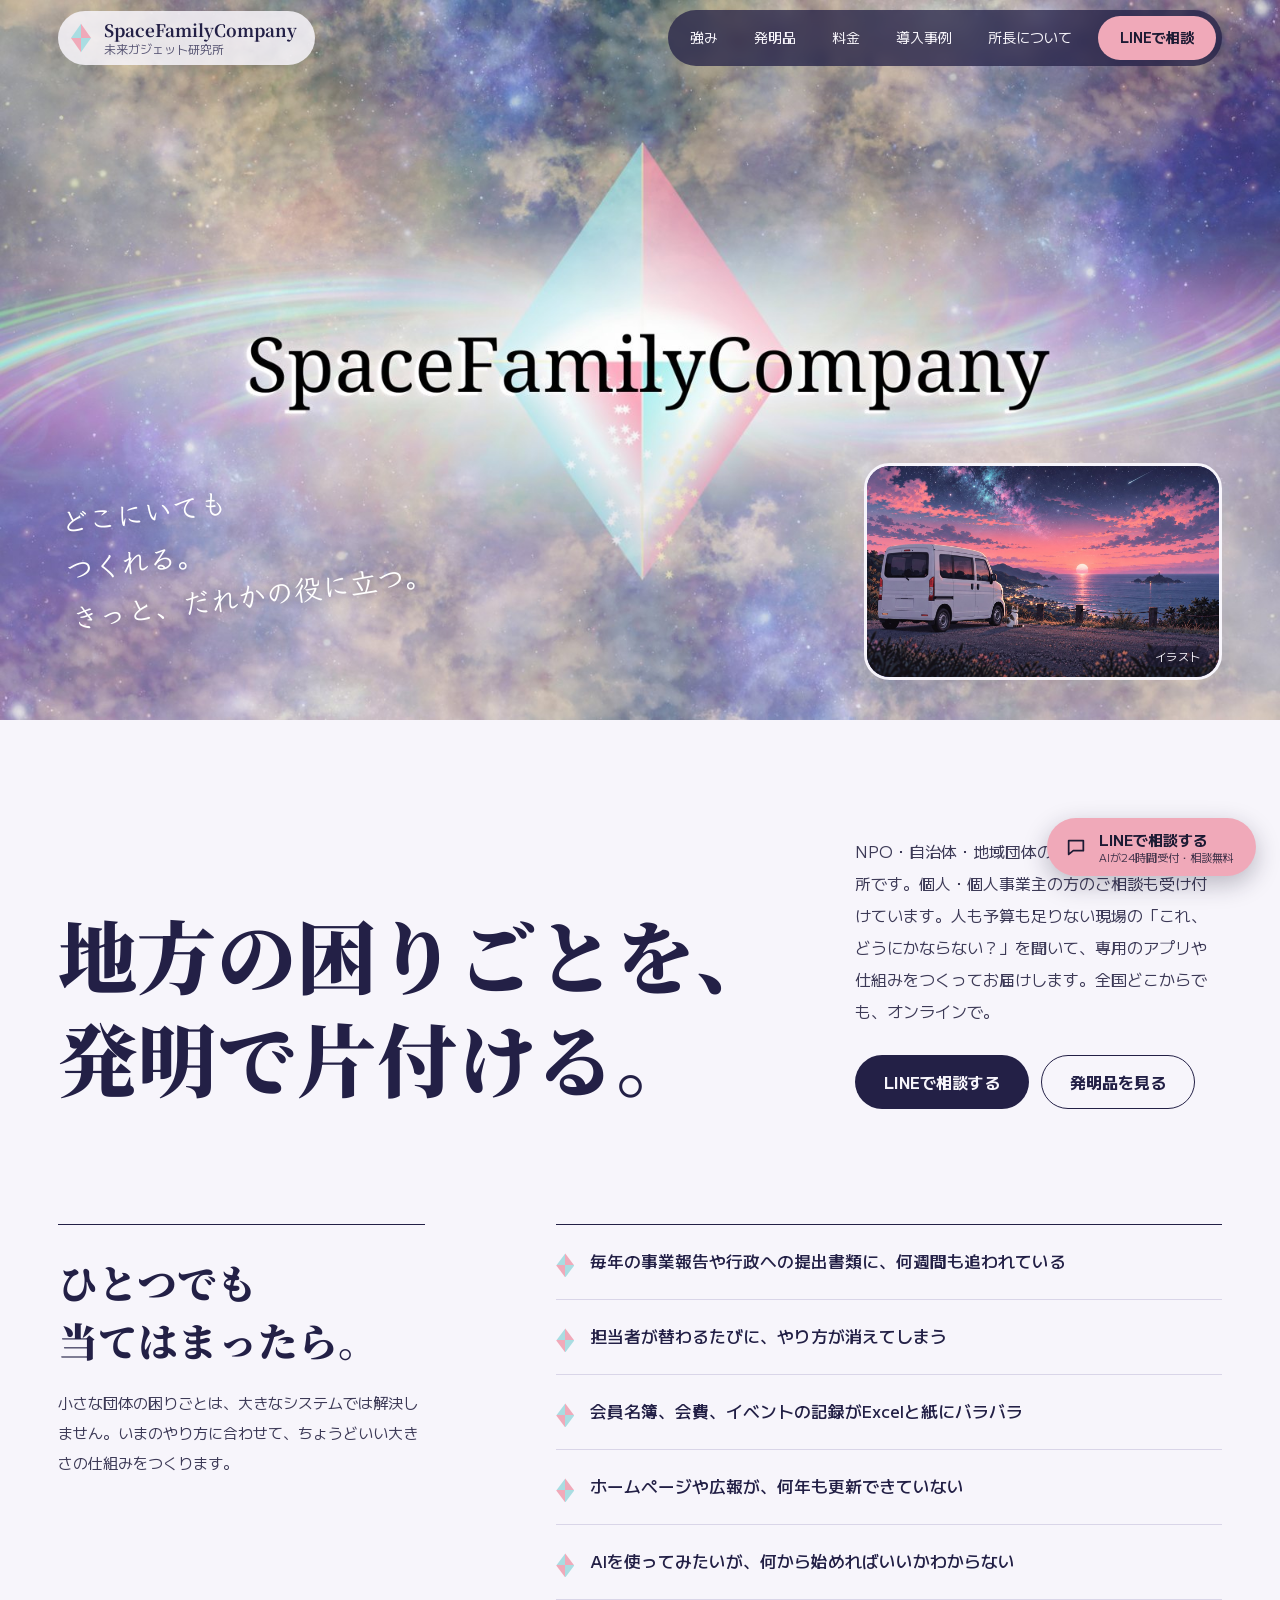
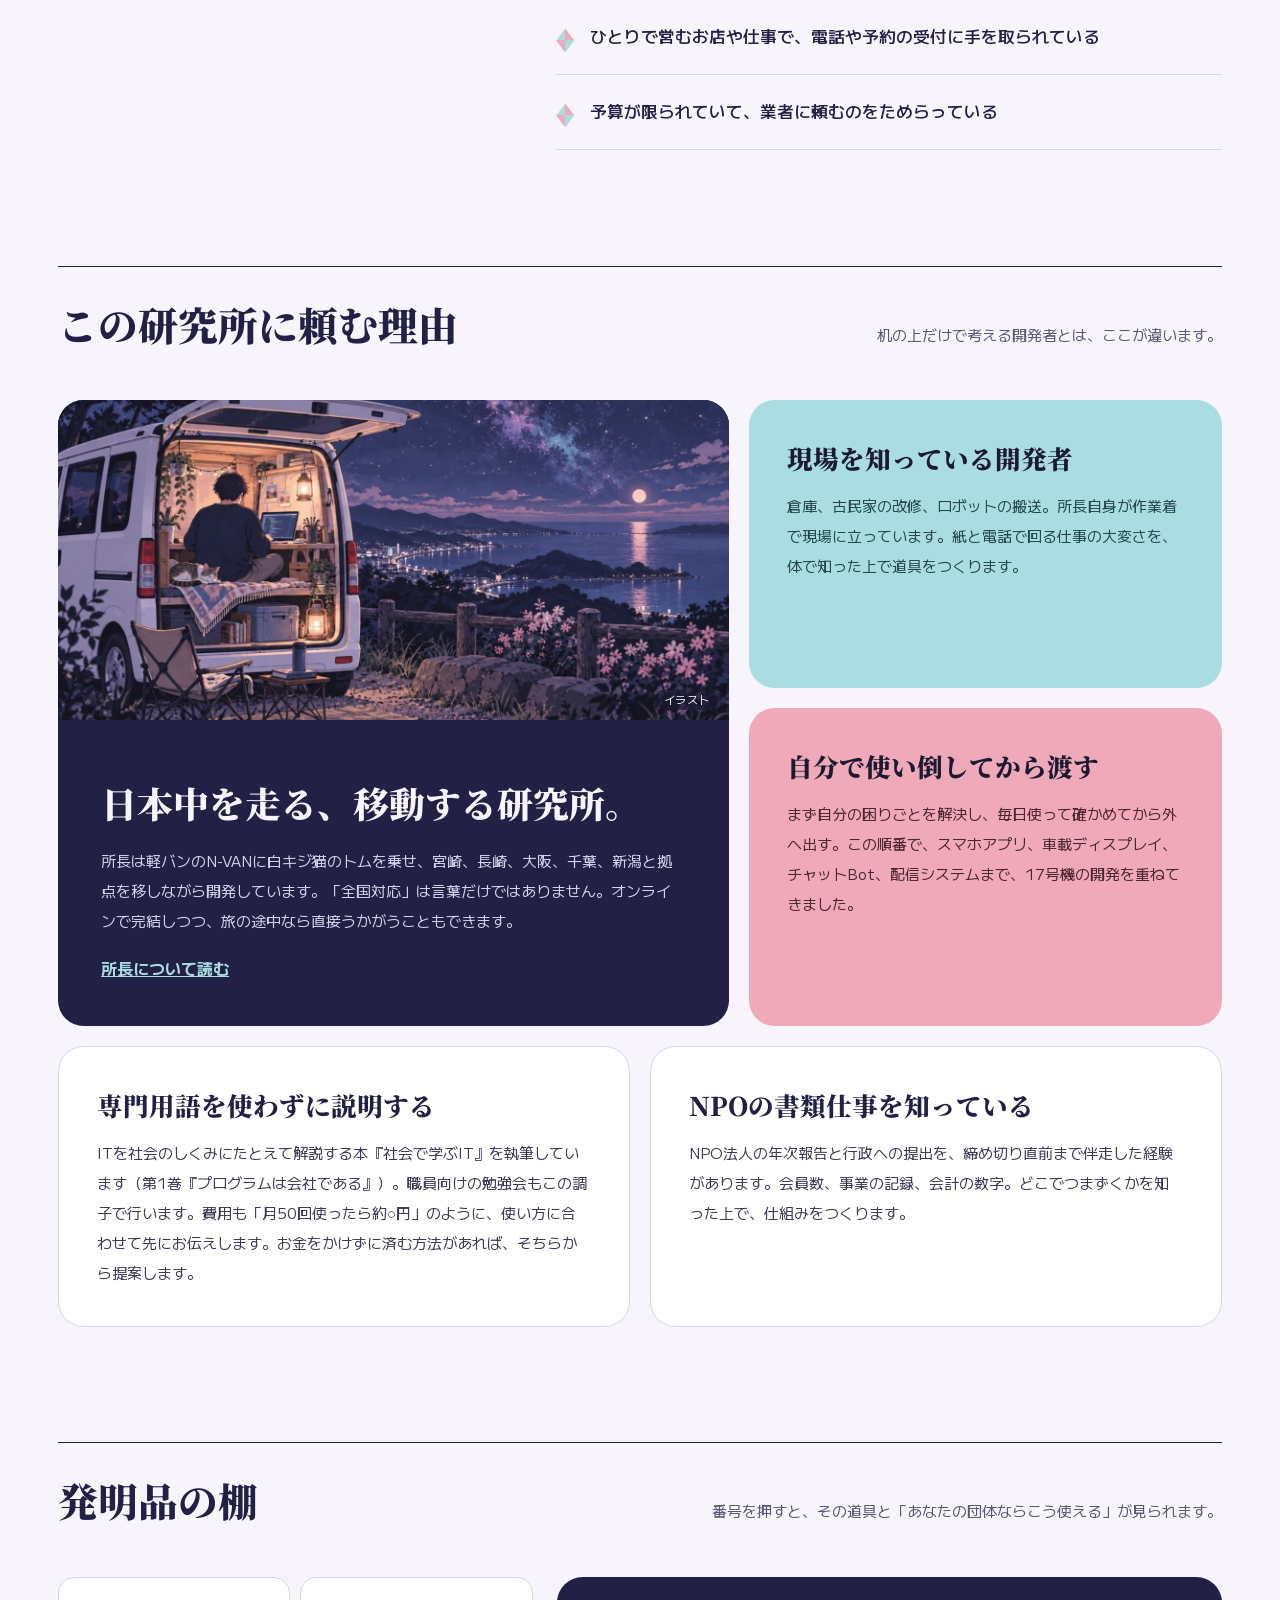
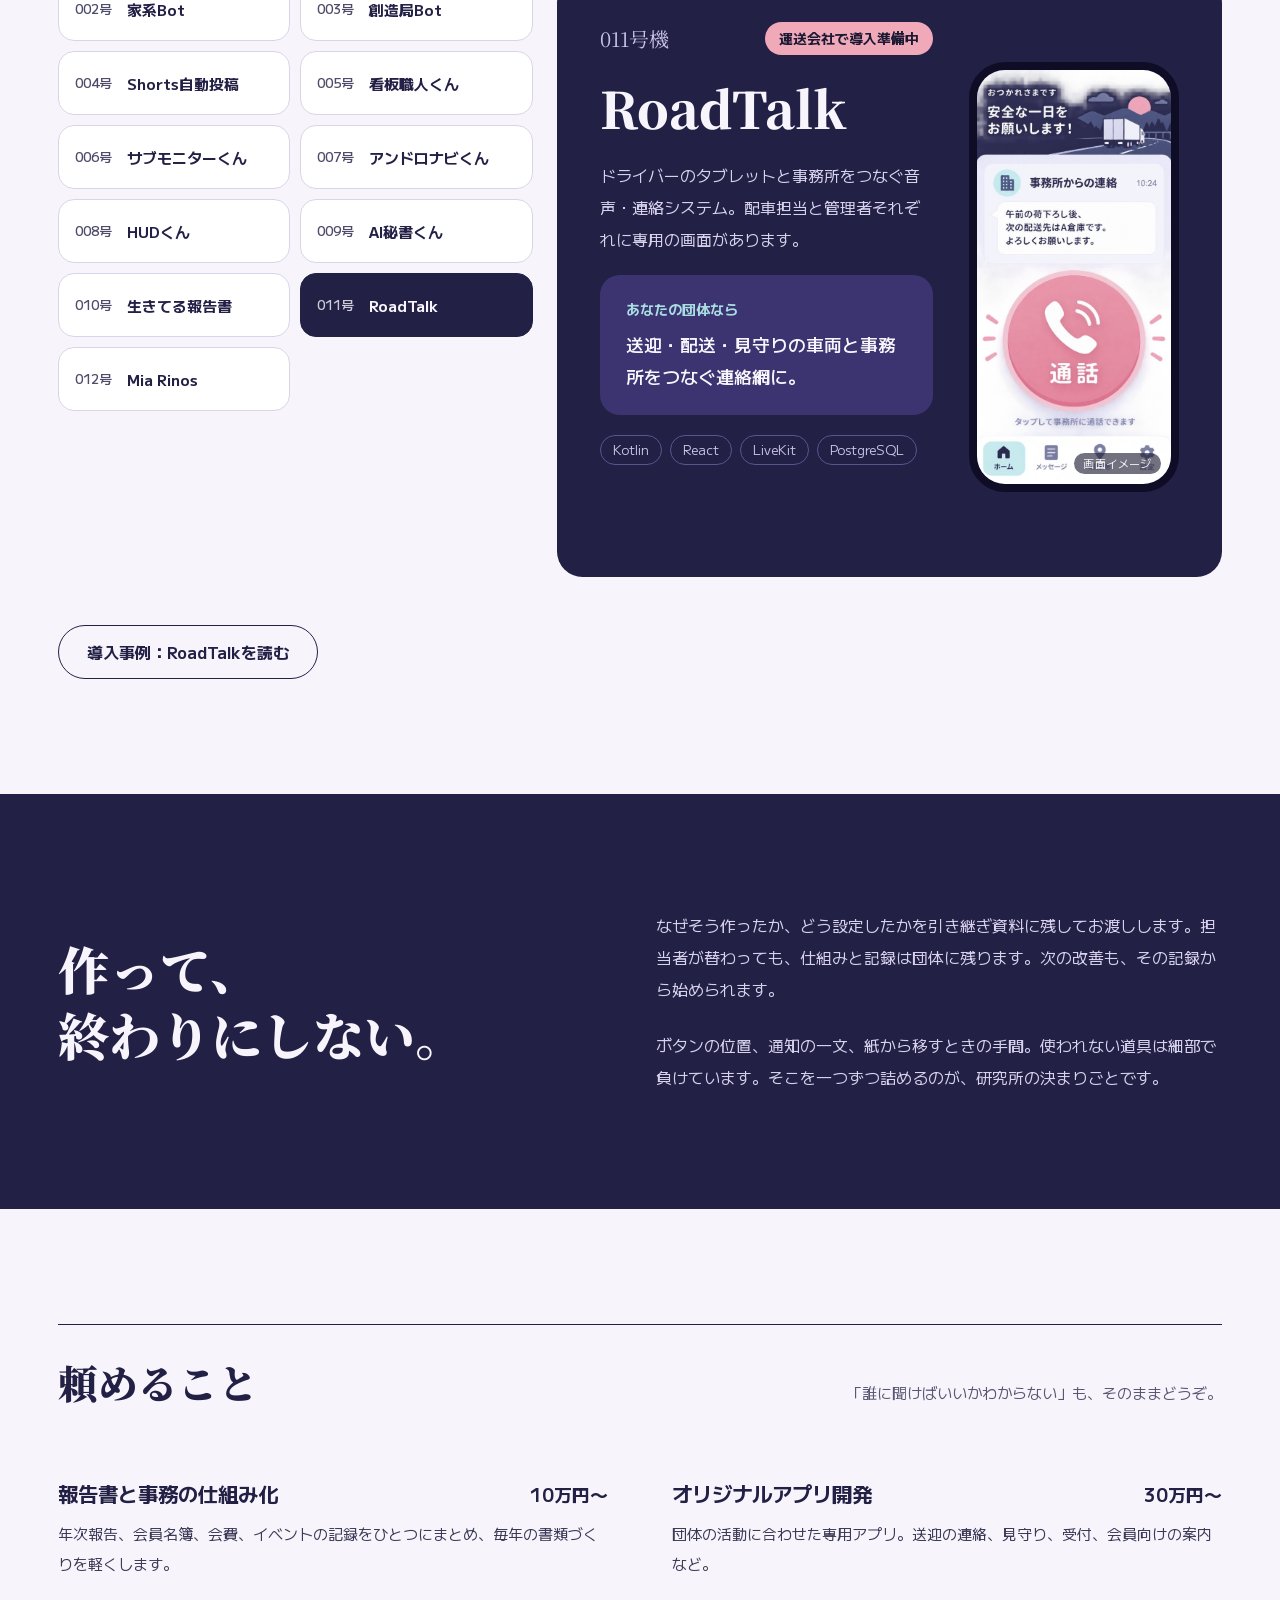
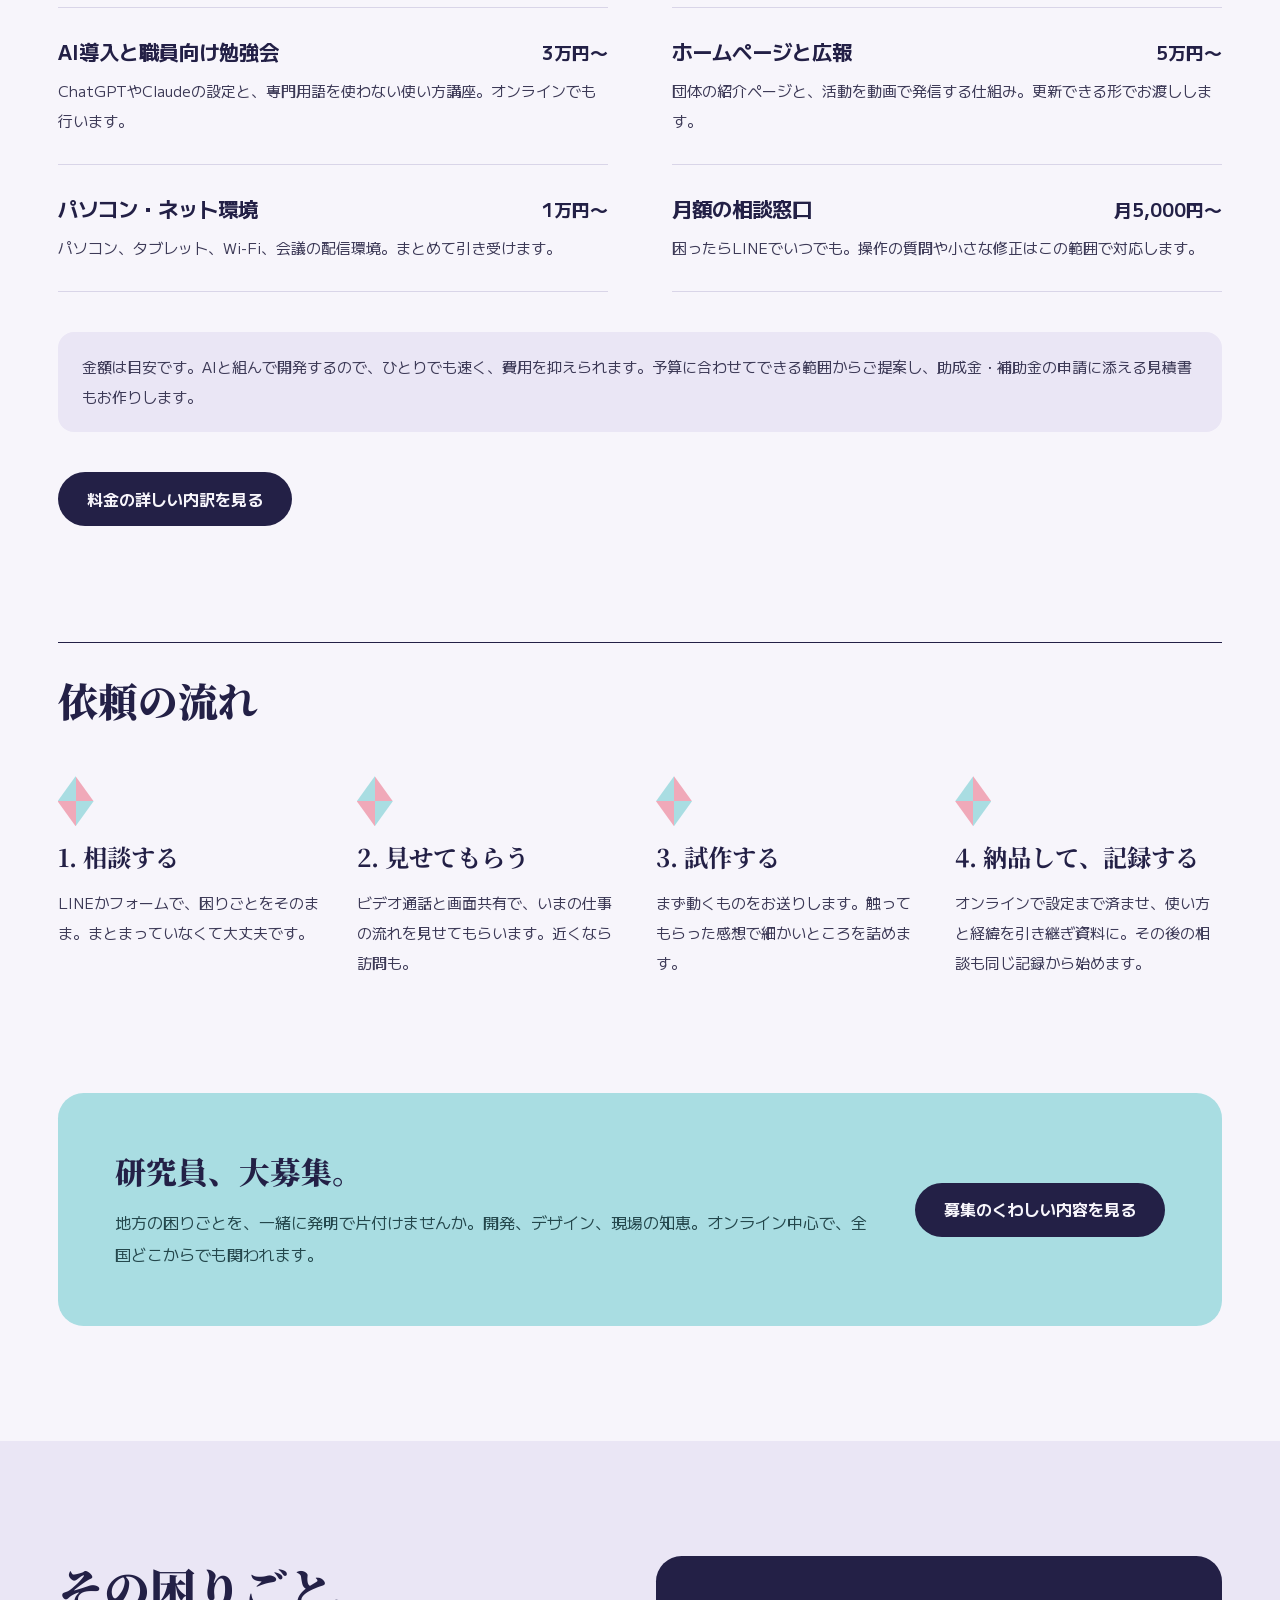
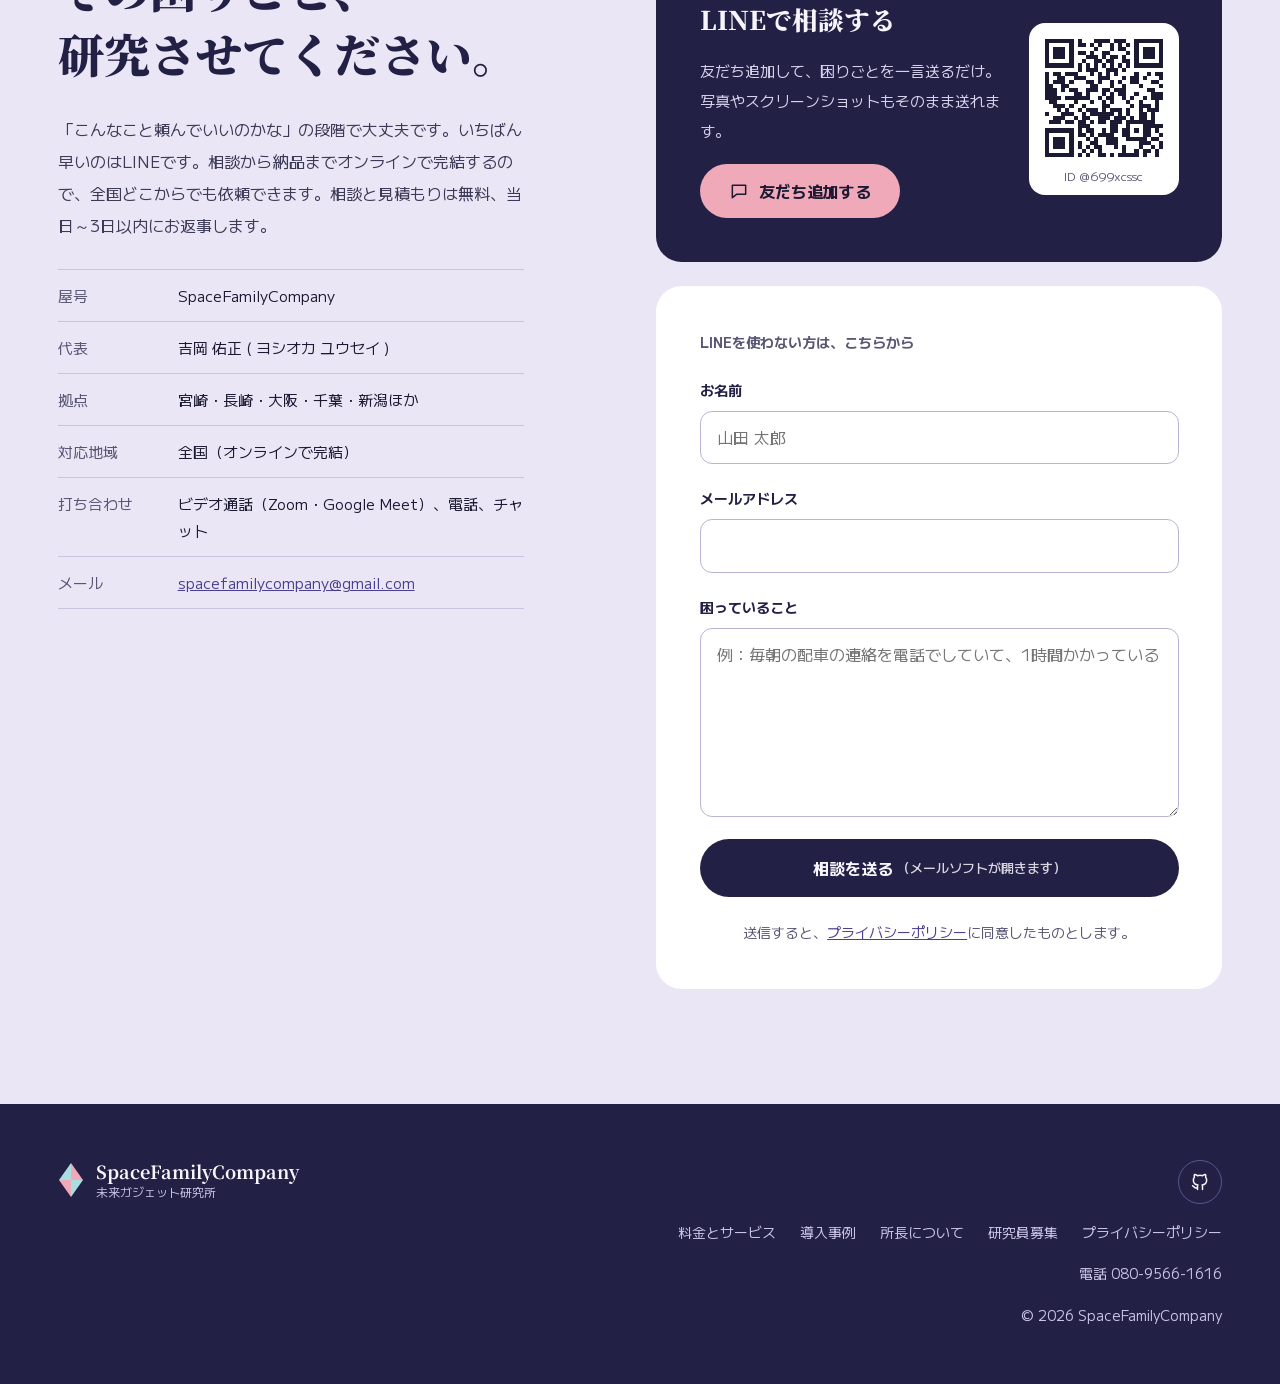
==== index.html @ 39cbb36c "Merge pull request #8 from yousayrock/profile-motto-image プロフィールの「決まりごと」カードに絵を入れ、フッターに電話番号を載せる" ====
<!doctype html>
<html lang="ja">
<head>
<meta charset="utf-8">
<meta name="viewport" content="width=device-width, initial-scale=1">
<title>SpaceFamilyCompany｜未来ガジェット研究所</title>
<meta name="description" content="NPO・自治体・地域団体のための、ひとりの研究所。個人・個人事業主のご相談も受け付けます。人も予算も足りない現場の困りごとを、専用のアプリや仕組みで片付けます。全国どこからでもオンラインで。">
<meta name="theme-color" content="#232046">
<meta property="og:type" content="website">
<meta property="og:url" content="https://yousayrock.github.io/SpaceFamilyCompany/">
<meta property="og:title" content="SpaceFamilyCompany｜未来ガジェット研究所">
<meta property="og:description" content="NPO・自治体・地域団体のための、ひとりの研究所。個人・個人事業主のご相談も受け付けます。人も予算も足りない現場の困りごとを、専用のアプリや仕組みで片付けます。全国どこからでもオンラインで。">
<meta property="og:image" content="https://yousayrock.github.io/SpaceFamilyCompany/assets/logo.jpg">
<meta name="twitter:card" content="summary_large_image">
<link rel="icon" href="data:image/svg+xml,%3Csvg xmlns='http://www.w3.org/2000/svg' viewBox='0 0 26 36'%3E%3Cpolygon points='13,1 1,18 13,18' fill='%23A9DDE2'/%3E%3Cpolygon points='13,1 25,18 13,18' fill='%23F0A9B9'/%3E%3Cpolygon points='1,18 13,35 13,18' fill='%23F0A9B9'/%3E%3Cpolygon points='25,18 13,35 13,18' fill='%23A9DDE2'/%3E%3C/svg%3E">
<link rel="preconnect" href="https://fonts.googleapis.com">
<link rel="preconnect" href="https://fonts.gstatic.com" crossorigin>
<link href="https://fonts.googleapis.com/css2?family=Noto+Serif+JP:wght@500;700;900&amp;family=M+PLUS+1:wght@400;500;700&amp;family=Klee+One:wght@600&amp;display=swap" rel="stylesheet">
<link rel="stylesheet" href="assets/site.css?v=3">
</head>
<body>
<a class="skip" href="#main">本文へ移動</a>
<div class="page">

<!-- 表紙：ロゴそのものを見せる -->
<section class="hero" id="top">
<header class="site-header"><div class="wrap">
<a class="brand" href="index.html"><svg class="gem" width="22" height="30" viewBox="0 0 26 36" aria-hidden="true"><polygon points="13,1 1,18 13,18" fill="#A9DDE2"/><polygon points="13,1 25,18 13,18" fill="#F0A9B9"/><polygon points="1,18 13,35 13,18" fill="#F0A9B9"/><polygon points="25,18 13,35 13,18" fill="#A9DDE2"/></svg><span><b>SpaceFamilyCompany</b><small>未来ガジェット研究所</small></span></a>
<button class="menu-btn" type="button" aria-expanded="false" aria-controls="nav">メニュー<svg width="16" height="16" viewBox="0 0 16 16" aria-hidden="true" fill="none" stroke="currentColor" stroke-width="1.8" stroke-linecap="round"><line x1="2" y1="4" x2="14" y2="4"/><line x1="2" y1="8" x2="14" y2="8"/><line x1="2" y1="12" x2="14" y2="12"/></svg></button>
<nav id="nav" class="nav" aria-label="メインメニュー">
<a href="#strengths">強み</a><a href="#works">発明品</a><a href="pricing.html">料金</a><a href="case-roadtalk.html">導入事例</a><a href="profile.html">所長について</a><a class="nav-cta" href="https://line.me/R/oaMessage/@699xcssc/?%E7%9B%B8%E8%AB%87%E3%81%97%E3%81%9F%E3%81%84%E3%81%A7%E3%81%99" target="_blank" rel="noopener">LINEで相談</a>
</nav>
</div></header>
<div class="hero-art">
<img src="assets/logo.jpg" width="1600" height="900" alt="SpaceFamilyCompany のロゴ。星雲を背景に、水色と桃色の菱形が輝いている">
<p class="hero-copy">どこにいても<br>つくれる。<br>きっと、だれかの役に立つ。</p>
<div class="photo hero-photo has-img"><img src="assets/img/hero-nvan.jpg" width="1400" height="933" alt="夕焼けの海辺に停まった白い軽バンと、そばに座る白キジ猫のトムのイラスト" loading="lazy"><span class="tag-note">イラスト</span></div>
</div>
</section>

<main id="main">

<!-- ひとことで何者か -->
<section class="sec--pad"><div class="wrap grid12 align-end">
<h1 class="t-display span-8"><span class="nw">地方の</span><span class="nw">困りごとを、</span><br><span class="nw">発明で</span><span class="nw">片付ける。</span></h1>
<div class="span-4 stack" style="--gap:28px">
<p class="lead">NPO・自治体・地域団体のための、ひとりの研究所です。個人・個人事業主の方のご相談も受け付けています。人も予算も足りない現場の「これ、どうにかならない？」を聞いて、専用のアプリや仕組みをつくってお届けします。全国どこからでも、オンラインで。</p>
<div class="btns">
<a class="btn btn--ink" href="https://line.me/R/oaMessage/@699xcssc/?%E7%9B%B8%E8%AB%87%E3%81%97%E3%81%9F%E3%81%84%E3%81%A7%E3%81%99" target="_blank" rel="noopener">LINEで相談する</a>
<a class="btn btn--outline" href="#works">発明品を見る</a>
</div>
</div>
</div></section>

<!-- こんな団体に -->
<section class="sec" id="for"><div class="wrap grid12">
<div class="span-4 stack rule-top" style="--gap:20px">
<h2 class="t-h2">ひとつでも<br>当てはまったら。</h2>
<p class="body">小さな団体の困りごとは、大きなシステムでは解決しません。いまのやり方に合わせて、ちょうどいい大きさの仕組みをつくります。</p>
</div>
<ul class="ticks ticks--rule from-6">
<li><span>毎年の事業報告や行政への提出書類に、何週間も追われている</span></li>
<li><span>担当者が替わるたびに、やり方が消えてしまう</span></li>
<li><span>会員名簿、会費、イベントの記録がExcelと紙にバラバラ</span></li>
<li><span>ホームページや広報が、何年も更新できていない</span></li>
<li><span>AIを使ってみたいが、何から始めればいいかわからない</span></li>
<li><span>ひとりで営むお店や仕事で、電話や予約の受付に手を取られている</span></li>
<li><span>予算が限られていて、業者に頼むのをためらっている</span></li>
</ul>
</div></section>

<!-- 強み -->
<section class="sec strengths" id="strengths"><div class="wrap stack" style="--gap:48px">
<div class="sec-head">
<h2 class="t-h2">この研究所に頼む理由</h2>
<p>机の上だけで考える開発者とは、ここが違います。</p>
</div>
<div class="cards">
<article class="card card--ink s-main">
<div class="photo has-img"><img src="assets/img/lab-nvan.jpg" width="1400" height="933" alt="軽バンのバックドアを開けてノートパソコンで開発する人と、隣で丸くなる白キジ猫のトムのイラスト" loading="lazy"><span class="tag-note">イラスト</span></div>
<div class="card-body">
<h3 class="t-h3">日本中を走る、移動する研究所。</h3>
<p class="body">所長は軽バンのN-VANに白キジ猫のトムを乗せ、宮崎、長崎、大阪、千葉、新潟と拠点を移しながら開発しています。「全国対応」は言葉だけではありません。オンラインで完結しつつ、旅の途中なら直接うかがうこともできます。</p>
<a class="self-start" href="profile.html">所長について読む</a>
</div>
</article>
<article class="card card--cyan s-side">
<h3 class="t-h3">現場を知っている開発者</h3>
<p class="body">倉庫、古民家の改修、ロボットの搬送。所長自身が作業着で現場に立っています。紙と電話で回る仕事の大変さを、体で知った上で道具をつくります。</p>
</article>
<article class="card card--pink s-side">
<h3 class="t-h3">自分で使い倒してから渡す</h3>
<p class="body">まず自分の困りごとを解決し、毎日使って確かめてから外へ出す。この順番で、スマホアプリ、車載ディスプレイ、チャットBot、配信システムまで、17号機の開発を重ねてきました。</p>
</article>
<article class="card card--white s-half">
<h3 class="t-h3">専門用語を使わずに説明する</h3>
<p class="body">ITを社会のしくみにたとえて解説する本『社会で学ぶIT』を執筆しています（第1巻『プログラムは会社である』）。職員向けの勉強会もこの調子で行います。費用も「月50回使ったら約○円」のように、使い方に合わせて先にお伝えします。お金をかけずに済む方法があれば、そちらから提案します。</p>
</article>
<article class="card card--white s-half">
<h3 class="t-h3">NPOの書類仕事を知っている</h3>
<p class="body">NPO法人の年次報告と行政への提出を、締め切り直前まで伴走した経験があります。会員数、事業の記録、会計の数字。どこでつまずくかを知った上で、仕組みをつくります。</p>
</article>
</div>
</div></section>

<!-- 発明品（押して見られる棚） -->
<section class="sec" id="works"><div class="wrap stack" style="--gap:48px">
<div class="sec-head">
<h2 class="t-h2">発明品の棚</h2>
<p>番号を押すと、その道具と「あなたの団体ならこう使える」が見られます。</p>
</div>
<div class="shelf-wrap">
<div class="shelf" id="shelf" role="group" aria-label="発明品の一覧"></div>
<article class="gadget" aria-live="polite">
<div class="stack" style="--gap:20px">
<div class="gadget-top">
<span class="gadget-no" data-g="no"></span>
<span class="pill" data-g="status"></span>
</div>
<h3 class="gadget-name" data-g="name"></h3>
<p class="lead" data-g="desc"></p>
<div class="gadget-use">
<b>あなたの団体なら</b>
<span data-g="use"></span>
</div>
<div class="tags" id="g-tags"></div>
</div>
<div class="photo phone has-img"><img id="g-shot" src="assets/img/gadget-011.jpg" width="540" height="1141" alt="RoadTalkの画面イメージ"><span class="tag-note">画面イメージ</span></div>
</article>
</div>
<a class="btn btn--outline self-start" href="case-roadtalk.html">導入事例：RoadTalkを読む</a>
</div></section>

<!-- 作って終わりにしない -->
<section class="sec--pad sec--ink" id="about"><div class="wrap grid12 align-center">
<h2 class="t-h1 about-title span-5"><span class="nw">作って、</span><br><span class="nw">終わりにしない。</span></h2>
<div class="from-7 stack">
<p class="lead">なぜそう作ったか、どう設定したかを引き継ぎ資料に残してお渡しします。担当者が替わっても、仕組みと記録は団体に残ります。次の改善も、その記録から始められます。</p>
<p class="lead">ボタンの位置、通知の一文、紙から移すときの手間。使われない道具は細部で負けています。そこを一つずつ詰めるのが、研究所の決まりごとです。</p>
</div>
</div></section>

<!-- 頼めること -->
<section class="sec--pad" id="menu"><div class="wrap stack" style="--gap:40px">
<div class="sec-head">
<h2 class="t-h2">頼めること</h2>
<p>「誰に聞けばいいかわからない」も、そのままどうぞ。</p>
</div>
<div class="menu-list">
<div class="menu-item"><h3>報告書と事務の仕組み化</h3><span class="price">10万円〜</span><p class="body">年次報告、会員名簿、会費、イベントの記録をひとつにまとめ、毎年の書類づくりを軽くします。</p></div>
<div class="menu-item"><h3>オリジナルアプリ開発</h3><span class="price">30万円〜</span><p class="body">団体の活動に合わせた専用アプリ。送迎の連絡、見守り、受付、会員向けの案内など。</p></div>
<div class="menu-item"><h3>AI導入と職員向け勉強会</h3><span class="price">3万円〜</span><p class="body">ChatGPTやClaudeの設定と、専門用語を使わない使い方講座。オンラインでも行います。</p></div>
<div class="menu-item"><h3>ホームページと広報</h3><span class="price">5万円〜</span><p class="body">団体の紹介ページと、活動を動画で発信する仕組み。更新できる形でお渡しします。</p></div>
<div class="menu-item"><h3>パソコン・ネット環境</h3><span class="price">1万円〜</span><p class="body">パソコン、タブレット、Wi-Fi、会議の配信環境。まとめて引き受けます。</p></div>
<div class="menu-item"><h3>月額の相談窓口</h3><span class="price">月5,000円〜</span><p class="body">困ったらLINEでいつでも。操作の質問や小さな修正はこの範囲で対応します。</p></div>
</div>
<p class="body menu-note">金額は目安です。AIと組んで開発するので、ひとりでも速く、費用を抑えられます。予算に合わせてできる範囲からご提案し、助成金・補助金の申請に添える見積書もお作りします。</p>
<a class="btn btn--ink self-start" href="pricing.html">料金の詳しい内訳を見る</a>
</div></section>

<!-- 依頼の流れ（実際に順番があるので番号を使う） -->
<section class="sec" id="flow"><div class="wrap stack" style="--gap:48px">
<div class="sec-head"><h2 class="t-h2">依頼の流れ</h2></div>
<ol class="flow flow--4 flow--gem">
<li><b>1. 相談する</b><span class="body">LINEかフォームで、困りごとをそのまま。まとまっていなくて大丈夫です。</span></li>
<li><b>2. 見せてもらう</b><span class="body">ビデオ通話と画面共有で、いまの仕事の流れを見せてもらいます。近くなら訪問も。</span></li>
<li><b>3. 試作する</b><span class="body">まず動くものをお送りします。触ってもらった感想で細かいところを詰めます。</span></li>
<li><b>4. 納品して、記録する</b><span class="body">オンラインで設定まで済ませ、使い方と経緯を引き継ぎ資料に。その後の相談も同じ記録から始めます。</span></li>
</ol>
</div></section>

<!-- 研究員募集 -->
<section class="sec" id="recruit"><div class="wrap">
<div class="cta-band card--cyan">
<div class="stack" style="--gap:12px"><h2 class="t-h2">研究員、大募集。</h2><p class="body">地方の困りごとを、一緒に発明で片付けませんか。開発、デザイン、現場の知恵。オンライン中心で、全国どこからでも関われます。</p></div>
<a class="btn btn--ink" href="recruit.html">募集のくわしい内容を見る</a>
</div>
</div></section>

<!-- 相談フォームと事業者情報 -->
<section class="sec--pad sec--lilac" id="contact"><div class="wrap grid12">
<div class="span-5 stack" style="--gap:28px">
<h2 class="t-h2 contact-title">その困りごと、<br>研究させてください。</h2>
<p class="lead">「こんなこと頼んでいいのかな」の段階で大丈夫です。いちばん早いのはLINEです。相談から納品までオンラインで完結するので、全国どこからでも依頼できます。相談と見積もりは無料、当日～3日以内にお返事します。</p>
<dl class="facts">
<dt>屋号</dt><dd>SpaceFamilyCompany</dd>
<dt>代表</dt><dd>吉岡 佑正 ( ヨシオカ ユウセイ )</dd>
<dt>拠点</dt><dd>宮崎・長崎・大阪・千葉・新潟ほか</dd>
<dt>対応地域</dt><dd>全国（オンラインで完結）</dd>
<dt>打ち合わせ</dt><dd>ビデオ通話（Zoom・Google Meet）、電話、チャット</dd>
<dt>メール</dt><dd><a href="mailto:spacefamilycompany@gmail.com">spacefamilycompany@gmail.com</a></dd>
</dl>
</div>
<div class="from-7 stack">
<div class="line-card">
<div class="stack" style="--gap:18px">
<h3 class="t-h3">LINEで相談する</h3>
<p class="body">友だち追加して、困りごとを一言送るだけ。写真やスクリーンショットもそのまま送れます。</p>
<a class="btn btn--pink self-start" href="https://line.me/R/oaMessage/@699xcssc/?%E7%9B%B8%E8%AB%87%E3%81%97%E3%81%9F%E3%81%84%E3%81%A7%E3%81%99" target="_blank" rel="noopener"><svg width="20" height="20" viewBox="0 0 24 24" fill="none" stroke="currentColor" stroke-width="1.8" stroke-linejoin="round" aria-hidden="true"><path d="M4 5h16v11H9l-5 4z"/></svg>友だち追加する</a>
</div>
<figure class="qr"><img src="assets/line-qr.svg" width="126" height="126" alt="LINE公式アカウント「スペファミ」の友だち追加QRコード"><figcaption>ID @699xcssc</figcaption></figure>
</div>
<form id="contact-form" class="form">
<p class="note note--strong">LINEを使わない方は、こちらから</p>
<label class="field" for="f-name">お名前<input id="f-name" type="text" name="name" required autocomplete="name" placeholder="山田 太郎"></label>
<label class="field" for="f-email">メールアドレス<input id="f-email" type="email" name="email" required autocomplete="email"></label>
<label class="field" for="f-message">困っていること<textarea id="f-message" name="message" required rows="6" placeholder="例：毎朝の配車の連絡を電話でしていて、1時間かかっている"></textarea></label>
<button class="btn btn--ink btn--block submit" type="submit">相談を送る<small>（メールソフトが開きます）</small></button>
<p class="note center">送信すると、<a href="privacy.html">プライバシーポリシー</a>に同意したものとします。</p>
</form>
</div>
</div></section>

</main>

<footer class="site-footer"><div class="wrap">
<a class="brand" href="index.html"><svg class="gem" width="26" height="36" viewBox="0 0 26 36" aria-hidden="true"><polygon points="13,1 1,18 13,18" fill="#A9DDE2"/><polygon points="13,1 25,18 13,18" fill="#F0A9B9"/><polygon points="1,18 13,35 13,18" fill="#F0A9B9"/><polygon points="25,18 13,35 13,18" fill="#A9DDE2"/></svg><span><b>SpaceFamilyCompany</b><small>未来ガジェット研究所</small></span></a>
<div class="foot-side">
<div class="social">
<!-- TODO: YouTube・XのURLが決まったら追加 -->
<a href="https://github.com/yousayrock" aria-label="GitHub"><svg width="20" height="20" viewBox="0 0 24 24" fill="none" stroke="currentColor" stroke-width="1.8" stroke-linecap="round" stroke-linejoin="round" aria-hidden="true"><path d="M9 19c-4 1.5-4-2-6-2.5M15 21v-3.5c0-1 .1-1.4-.5-2 2.8-.3 5.5-1.4 5.5-6a4.6 4.6 0 0 0-1.3-3.2 4.2 4.2 0 0 0-.1-3.2s-1.1-.3-3.5 1.3a12 12 0 0 0-6.2 0C6.5 2.8 5.4 3.1 5.4 3.1a4.2 4.2 0 0 0-.1 3.2A4.6 4.6 0 0 0 4 9.5c0 4.6 2.7 5.7 5.5 6-.6.6-.6 1.2-.5 2V21"/></svg></a>
</div>
<nav class="foot-nav" aria-label="フッターメニュー"><a href="pricing.html">料金とサービス</a><a href="case-roadtalk.html">導入事例</a><a href="profile.html">所長について</a><a href="recruit.html">研究員募集</a><a href="privacy.html">プライバシーポリシー</a></nav>
<a class="foot-tel" href="tel:08095661616">電話 080-9566-1616</a>
<span>© 2026 SpaceFamilyCompany</span>
</div>
</div></footer>

</div>

<script src="assets/site.js?v=2"></script>
<script src="assets/shelf.js?v=2"></script>
</body>
</html>
---- assets/site.css ----
/* SpaceFamilyCompany｜未来ガジェット研究所 共通スタイル
   色・書体・余白はここで一元管理します。 */

:root{
  --ink:#232046;        /* 紺：見出し・濃い面 */
  --ink-deep:#1C1A33;   /* 本文の最も濃い色 */
  --ink-panel:#3B3470;  /* 紺の上に置く面 */
  --ink-line:#5A548F;   /* 紺の上の罫線 */
  --paper:#F7F5FB;      /* 地の色 */
  --lilac:#EAE6F5;      /* 淡い面 */
  --white:#FFFFFF;
  --cyan:#A9DDE2;       /* ロゴの水色 */
  --pink:#F0A9B9;       /* ロゴの桃色 */
  --cyan-text:#24474C;  /* 水色の面の上の本文 */
  --pink-text:#4A2530;  /* 桃色の面の上の本文 */
  --line:#D9D5E8;
  --line-strong:#C9C4E0;
  --field:#B9B4D3;
  --text:#3D3A57;
  --muted:#5A5775;
  --on-ink:#D6D2EC;
  --on-ink-muted:#C9C4E6;
  --link:#4A3F8F;

  --serif:'Noto Serif JP','Hiragino Mincho ProN','Yu Mincho',serif;
  --sans:'M PLUS 1','Hiragino Sans','Yu Gothic UI','Meiryo',sans-serif;
  --hand:'Klee One','Hiragino Maru Gothic ProN',cursive;

  --gutter:clamp(16px,4.5vw,64px);
  --sec:clamp(72px,9vw,136px);
  --radius:clamp(20px,2vw,28px);
  --maxw:1440px;
}

*,*::before,*::after{box-sizing:border-box}
html{scroll-behavior:smooth;-webkit-text-size-adjust:100%}
body{margin:0;background:var(--paper);color:var(--ink-deep);font-family:var(--sans);font-size:16px;line-height:1.8;overflow-x:hidden}
img{max-width:100%;height:auto;display:block}
a{color:var(--link)}
a:hover{color:var(--ink)}
a:focus-visible,button:focus-visible,input:focus-visible,textarea:focus-visible,summary:focus-visible{outline:3px solid var(--pink);outline-offset:2px}
h1,h2,h3{text-wrap:balance;word-break:auto-phrase}
p{margin:0}
.sr-only{position:absolute;width:1px;height:1px;overflow:hidden;clip:rect(0 0 0 0);white-space:nowrap}
.skip{position:absolute;left:8px;top:-60px;z-index:50;background:var(--pink);color:var(--ink-deep);padding:10px 16px;border-radius:999px;font-weight:700}
.skip:focus{top:8px}
@media (prefers-reduced-motion:reduce){html{scroll-behavior:auto}*{transition:none!important;animation:none!important}}

/* ---------- 骨組み ---------- */
.page{min-height:100vh;display:flex;flex-direction:column}
.page>main{flex:1}
.wrap{width:100%;max-width:var(--maxw);margin-inline:auto;padding-inline:var(--gutter)}
.sec{padding-block:0 var(--sec)}
.sec--pad{padding-block:var(--sec)}
.sec--ink{background:var(--ink);color:var(--paper)}
.sec--lilac{background:var(--lilac)}
.stack{display:flex;flex-direction:column;gap:var(--gap,24px)}

/* 12列グリッド。狭い画面では1列に積む */
.grid12{display:grid;grid-template-columns:minmax(0,1fr);row-gap:40px}
.grid12>*{grid-column:1/-1}
@media (min-width:960px){
  .grid12{grid-template-columns:repeat(12,minmax(0,1fr));column-gap:32px}
  .span-4{grid-column:span 4}
  .span-5{grid-column:span 5}
  .span-7{grid-column:span 7}
  .span-8{grid-column:span 8}
  .from-6{grid-column:6/span 7}
  .from-7{grid-column:7/span 6}
  .from-9{grid-column:9/span 4}
  .align-end{align-items:end}
  .align-center{align-items:center}
}

/* ---------- 文字 ---------- */
.serif{font-family:var(--serif)}
.t-display{margin:0;font-family:var(--serif);font-weight:900;font-size:clamp(40px,6.2vw,88px);line-height:1.3;letter-spacing:.01em;color:var(--ink)}
.t-h1{margin:0;font-family:var(--serif);font-weight:900;font-size:clamp(36px,5vw,72px);line-height:1.3;color:inherit}
.t-h2{margin:0;font-family:var(--serif);font-weight:900;font-size:clamp(28px,3.1vw,44px);line-height:1.45;color:inherit}
.t-h3{margin:0;font-family:var(--serif);font-weight:900;font-size:clamp(22px,2vw,28px);line-height:1.5;color:inherit}
.t-h4{margin:0;font-size:clamp(19px,1.6vw,22px);font-weight:700;line-height:1.6;color:var(--ink)}
.lead{font-size:clamp(16px,1.2vw,17px);line-height:2;color:var(--text);max-width:40em}
.body{font-size:15px;line-height:2;color:var(--text)}
.note{font-size:14px;line-height:1.9;color:var(--muted)}
.ink-text{color:var(--ink)}
.sec--ink .lead,.sec--ink .body,.card--ink .body{color:var(--on-ink)}
.eyebrow{font-size:14px;font-weight:700;letter-spacing:.06em;color:var(--muted)}
.crumb{font-size:14px;color:var(--muted);text-decoration:none}
.crumb:hover{text-decoration:underline}
.sec--ink .crumb{color:var(--on-ink-muted)}

/* 見出しの行：上の罫線＋右に添え書き */
.sec-head{display:flex;flex-wrap:wrap;align-items:baseline;justify-content:space-between;gap:8px 32px;border-top:1.5px solid var(--ink);padding-top:28px;color:var(--ink)}
.sec-head p{font-size:15px;color:var(--muted);line-height:1.8}

/* ---------- ボタン ---------- */
.btns{display:flex;flex-wrap:wrap;gap:12px}
.btn{display:inline-flex;align-items:center;justify-content:center;gap:10px;min-height:54px;padding:0 28px;border-radius:999px;font-family:inherit;font-size:16px;font-weight:700;text-decoration:none;border:1.5px solid transparent;cursor:pointer;transition:transform .15s ease,background-color .15s ease}
.btn:hover{transform:translateY(-1px)}
.btn--ink{background:var(--ink);color:var(--paper)}
.btn--ink:hover{background:var(--ink-deep);color:var(--paper)}
.btn--pink{background:var(--pink);color:var(--ink-deep)}
.btn--pink:hover{color:var(--ink-deep);background:#F5BCC9}
.btn--outline{border-color:var(--ink);color:var(--ink);background:transparent}
.btn--outline:hover{background:var(--ink);color:var(--paper)}
.btn--block{width:100%}
.self-start{align-self:flex-start}

/* ---------- 菱形マーク ---------- */
.gem{flex-shrink:0}
.ticks{margin:0;padding:0;list-style:none}
.ticks li{display:flex;gap:16px;padding:22px 0;border-bottom:1px solid var(--line);font-size:clamp(16px,1.3vw,18px);line-height:1.8;color:var(--ink);font-weight:500}
.ticks .gem{margin-top:6px}
.dots{margin:0;padding:0;list-style:none;display:flex;flex-direction:column;gap:8px;font-size:15px;color:var(--text)}
.dots li{display:flex;gap:12px;align-items:baseline}
.dots li::before{content:"";width:8px;height:8px;background:var(--cyan);transform:rotate(45deg) translateY(-2px);flex-shrink:0}

/* ---------- ヘッダー ---------- */
.site-header{background:var(--ink);color:var(--paper);position:sticky;top:0;z-index:20}
.site-header .wrap{display:flex;align-items:center;justify-content:space-between;gap:16px;min-height:76px}
.brand{display:flex;align-items:center;gap:12px;color:var(--paper);text-decoration:none;flex-shrink:0}
.brand:hover{color:var(--paper)}
.brand b{display:block;font-family:var(--serif);font-size:17px;font-weight:700;line-height:1.3}
.brand small{display:block;font-size:12px;color:var(--on-ink-muted);line-height:1.3}
.nav{display:flex;align-items:center;gap:4px;font-size:14px}
.nav a{display:inline-flex;align-items:center;min-height:44px;padding:0 16px;color:var(--paper);text-decoration:none;border-radius:999px;white-space:nowrap}
.nav a:hover{background:var(--ink-panel);color:var(--paper)}
.nav a[aria-current="page"]{background:var(--cyan);color:var(--ink-deep);font-weight:700}
.nav .nav-cta{background:var(--pink);color:var(--ink-deep);font-weight:700;padding:0 22px;margin-left:6px}
.nav .nav-cta:hover{background:#F5BCC9;color:var(--ink-deep)}
.menu-btn{display:none}

@media (max-width:959px){
  .menu-btn{display:inline-flex;align-items:center;gap:8px;min-height:44px;padding:0 16px;border-radius:999px;border:1px solid var(--ink-line);background:transparent;color:var(--paper);font:inherit;font-size:14px;font-weight:700;cursor:pointer}
  .menu-btn svg{transition:transform .2s ease}
  .menu-btn[aria-expanded="true"] svg{transform:rotate(90deg)}
  .site-header .wrap{flex-wrap:wrap}
  .nav{display:none;width:100%;flex-direction:column;align-items:stretch;gap:2px;padding:4px 0 16px}
  .nav.is-open{display:flex}
  .nav a{min-height:48px;font-size:16px;padding:0 16px}
  .nav .nav-cta{margin:8px 0 0;justify-content:center;min-height:52px}
}

/* ---------- 表紙（トップページ） ---------- */
.hero{position:relative;background:var(--ink);color:var(--paper);overflow:hidden}
.hero-art{position:relative;max-width:var(--maxw);margin-inline:auto}
.hero-art img{width:100%;aspect-ratio:16/9;object-fit:cover;max-height:860px}
.hero-copy{margin:0;font-family:var(--hand);font-weight:600;font-size:clamp(22px,2.2vw,30px);line-height:1.7;color:var(--white)}
.photo.hero-photo{display:none}
@media (min-width:960px){
  .hero .site-header{position:absolute;inset:0 0 auto;background:transparent}
  .hero .brand{background:rgba(247,245,251,.86);color:var(--ink);padding:8px 18px 8px 12px;border-radius:999px}
  .hero .brand small{color:var(--muted)}
  .hero .nav{background:rgba(35,32,70,.74);padding:6px;border-radius:999px;backdrop-filter:blur(6px)}
  .hero-copy{position:absolute;left:5%;top:66%;transform:rotate(-7deg);text-shadow:0 1px 12px rgba(35,32,70,.6)}
  .photo.hero-photo{display:flex;position:absolute;right:var(--gutter);bottom:40px;width:min(380px,28%);aspect-ratio:380/230;border:3px solid var(--paper)}
}
@media (max-width:959px){
  .hero-copy{padding:28px var(--gutter) 36px;text-align:left}
}

/* ---------- 写真枠（写真が入るまでの仮の面） ---------- */
.photo{position:relative;display:flex;flex-direction:column;align-items:center;justify-content:center;gap:12px;border-radius:var(--radius);overflow:hidden;background:
  radial-gradient(120% 90% at 20% 10%,rgba(169,221,226,.22),transparent 55%),
  radial-gradient(120% 90% at 85% 90%,rgba(240,169,185,.22),transparent 55%),
  var(--ink-panel);color:var(--on-ink-muted);text-align:center;font-size:14px;line-height:1.7;padding:24px}
.photo::before{content:"";width:22px;height:30px;background:
  conic-gradient(from 0deg at 50% 50%,var(--pink) 0 90deg,var(--cyan) 90deg 180deg,var(--pink) 180deg 270deg,var(--cyan) 270deg 360deg);
  clip-path:polygon(50% 0,100% 50%,50% 100%,0 50%);opacity:.9}
.photo img{position:absolute;inset:0;width:100%;height:100%;object-fit:cover}
.photo-label{font-size:12px;letter-spacing:.08em;opacity:.85}
.photo.has-img{padding:0}
.photo.has-img::before{display:none}
.photo .tag-note{position:absolute;right:10px;bottom:10px;z-index:1;font-size:11px;line-height:1;padding:5px 9px;border-radius:999px;background:rgba(28,26,51,.62);color:#F7F5FB;letter-spacing:.04em}

/* ---------- カード ---------- */
.cards{display:grid;grid-template-columns:repeat(12,minmax(0,1fr));gap:clamp(12px,1.6vw,20px)}
.cards>*{grid-column:1/-1}
.card{border-radius:var(--radius);padding:clamp(28px,3vw,40px);display:flex;flex-direction:column;gap:14px}
.card--ink{background:var(--ink);color:var(--paper)}
.card--cyan{background:var(--cyan);color:var(--ink-deep)}
.card--cyan .body{color:var(--cyan-text)}
.card--pink{background:var(--pink);color:var(--ink-deep)}
.card--pink .body{color:var(--pink-text)}
.card--white{background:var(--white);border:1.5px solid var(--line)}
.card--white .t-h3{color:var(--ink)}
.card--lilac{background:var(--lilac)}
@media (min-width:720px){
  .cards--3>*{grid-column:span 6}
  .cards--3>*:last-child:nth-child(odd){grid-column:1/-1}
  .cards--2>*{grid-column:span 6}
}
@media (min-width:1100px){
  .cards--3>*,.cards--3>*:last-child:nth-child(odd){grid-column:span 4}
}

/* ---------- 定義リスト（事業者情報など） ---------- */
.facts{margin:0;display:grid;grid-template-columns:minmax(88px,120px) minmax(0,1fr);font-size:15px;line-height:1.8;border-bottom:1px solid var(--line-strong)}
.facts dt,.facts dd{padding:12px 0;border-top:1px solid var(--line-strong)}
.facts dt{color:var(--muted);padding-right:12px}
.facts dd{margin:0;overflow-wrap:anywhere}
.sec--ink .facts,.sec--ink .facts dt,.sec--ink .facts dd{border-color:var(--ink-panel)}
.sec--ink .facts dt{color:var(--on-ink-muted)}

/* ---------- 締めの帯 ---------- */
.cta-band{border-radius:var(--radius);padding:clamp(32px,4.5vw,56px) clamp(24px,4.5vw,64px);display:flex;flex-wrap:wrap;align-items:center;justify-content:space-between;gap:24px 40px}
.cta-band .t-h2{font-size:clamp(24px,2.4vw,34px);color:var(--ink)}

/* ---------- フォーム ---------- */
.form{background:var(--white);border-radius:var(--radius);padding:clamp(28px,3.4vw,48px);display:flex;flex-direction:column;gap:22px}
.field{display:flex;flex-direction:column;gap:8px;font-size:14px;font-weight:700;color:var(--ink)}
.field input,.field textarea{width:100%;min-height:50px;padding:12px 16px;border:1.5px solid var(--field);border-radius:12px;background:var(--white);color:var(--ink-deep);font:inherit;font-size:16px;font-weight:400;line-height:1.7}
.field textarea{resize:vertical}
.field input:focus,.field textarea:focus{border-color:var(--ink)}

/* ---------- タグ ---------- */
.tags{display:flex;flex-wrap:wrap;gap:8px}
.tag{font-size:13px;color:var(--on-ink-muted);border:1px solid var(--ink-line);padding:4px 12px;border-radius:999px;line-height:1.6}
.pill{font-size:14px;font-weight:700;color:var(--ink-deep);padding:6px 14px;border-radius:999px;line-height:1.5;white-space:nowrap}

/* ---------- フッター ---------- */
.site-footer{background:var(--ink);color:var(--on-ink-muted);font-size:14px;padding-block:56px calc(56px + env(safe-area-inset-bottom,0px))}
.site-footer .wrap{display:flex;flex-wrap:wrap;justify-content:space-between;align-items:flex-start;gap:32px}
.site-footer .brand b{font-size:18px}
.foot-side{display:flex;flex-direction:column;align-items:flex-end;gap:16px}
.foot-nav{display:flex;flex-wrap:wrap;gap:8px 24px}
.foot-nav a{color:var(--on-ink-muted);text-decoration:none}
.foot-nav a:hover{color:var(--paper);text-decoration:underline}
.foot-tel{color:var(--on-ink-muted);text-decoration:none;font-variant-numeric:tabular-nums}
.foot-tel:hover{color:var(--paper);text-decoration:underline}
.social{display:flex;gap:10px}
.social a{display:inline-flex;align-items:center;justify-content:center;width:44px;height:44px;border-radius:999px;border:1px solid var(--ink-line);color:var(--paper)}
.social a:hover{background:var(--ink-panel);color:var(--paper)}
@media (max-width:719px){
  .foot-side{align-items:flex-start}
}

/* 小さい画面：ロゴとメニューボタンを1行に収める */
@media (max-width:959px){
  .site-header .brand{min-width:0}
  .site-header .menu-btn{flex-shrink:0}
}
@media (max-width:400px){
  .site-header .brand{gap:8px}
  .site-header .brand b{font-size:15px}
  .site-header .brand small{font-size:11px}
  .site-header .menu-btn{padding:0 12px}
}

/* LINEで相談する追従ボタン */
.line-float{position:fixed;z-index:30;display:flex;align-items:center;gap:12px;text-decoration:none;background:var(--pink);color:var(--ink-deep);box-shadow:0 8px 24px rgba(28,26,51,.28);transition:transform .15s ease}
.line-float:hover{color:var(--ink-deep);transform:translateY(-2px)}
.line-float b{display:block;font-size:15px;line-height:1.3}
.line-float small{display:block;font-size:11px;line-height:1.3;opacity:.8}
@media (max-width:719px){
  .line-float{left:12px;right:12px;bottom:calc(12px + env(safe-area-inset-bottom,0px));justify-content:center;min-height:56px;border-radius:999px;padding:8px 20px}
  body.has-line-float .site-footer{padding-bottom:calc(120px + env(safe-area-inset-bottom,0px))}
}
@media (min-width:720px){
  .line-float{right:24px;bottom:24px;border-radius:999px;padding:12px 22px 12px 18px}
}

/* =========================================================
   部品（以前は各ページの<style>に散っていたもの）
   ========================================================= */

/* 汎用 */
.todo{background:#FFF3C4;color:#5A4A00;border-radius:4px;padding:0 4px}
.nw{display:inline-block}
.center{text-align:center}
.note--strong{font-weight:700}
.lead--lg{font-size:clamp(16px,1.3vw,18px)}
.lead--md{font-size:clamp(16px,1.2vw,17px)}
.rule-top{border-top:1.5px solid var(--ink);padding-top:28px;color:var(--ink)}
.page-hero{padding-block:clamp(56px,7vw,104px) clamp(56px,6.5vw,96px)}
.cta-band .stack{flex:1 1 320px}
.cta-band.card--ink .t-h2{color:var(--paper)}
.cta-band.card--ink .body{color:var(--on-ink)}

/* 菱形の箇条書き（SVGを並べず、CSSで描く） */
.ticks--rule{border-top:1.5px solid var(--ink)}
.ticks li::before,.flow--gem li::before{content:"";flex-shrink:0;background:conic-gradient(from 0deg at 50% 50%,var(--pink) 0 90deg,var(--cyan) 90deg 180deg,var(--pink) 180deg 270deg,var(--cyan) 270deg 360deg);clip-path:polygon(50% 0,100% 50%,50% 100%,0 50%)}
.ticks li::before{width:18px;height:24px;margin-top:6px}
.flow--gem li::before{width:36px;height:50px}

/* 依頼・応募の流れ（実際に順番があるので番号を使う） */
.flow{margin:0;padding:0;list-style:none;display:grid;grid-template-columns:minmax(0,1fr);gap:32px}
.flow li{display:flex;flex-direction:column;gap:14px}
.flow b{font-family:var(--serif);font-size:clamp(22px,1.9vw,26px);font-weight:700;color:var(--ink);line-height:1.4}
@media (min-width:600px){.flow--4{grid-template-columns:repeat(2,minmax(0,1fr))}}
@media (min-width:1100px){.flow--4{grid-template-columns:repeat(4,minmax(0,1fr))}}
@media (min-width:860px){.flow--3{grid-template-columns:repeat(3,minmax(0,1fr))}}

/* LINEのQRコード */
.qr{margin:0;width:150px;background:var(--white);border-radius:16px;padding:12px 12px 8px;display:flex;flex-direction:column;align-items:center;gap:4px}
.qr img{width:126px;height:126px}
.qr figcaption{font-size:12px;color:var(--muted);font-variant-numeric:tabular-nums}

/* ---------- トップページ ---------- */
.strengths .card--ink{padding:0;overflow:hidden}
.strengths .card--ink .photo{border-radius:0;min-height:clamp(220px,25vw,360px)}
.strengths .card--ink .card-body{padding:clamp(28px,3.4vw,48px);display:flex;flex-direction:column;gap:18px}
.strengths .card--ink .t-h3{font-size:clamp(26px,2.8vw,40px);line-height:1.4}
.strengths .card--ink a{color:var(--cyan);font-weight:700}
@media (min-width:960px){
  .strengths .s-main{grid-column:span 7;grid-row:span 2}
  .strengths .s-side{grid-column:span 5}
  .strengths .s-half{grid-column:span 6}
}
@media (min-width:720px) and (max-width:959px){
  .strengths .s-side,.strengths .s-half{grid-column:span 6}
}

.shelf-wrap{display:grid;grid-template-columns:minmax(0,1fr);gap:24px;align-items:start}
.shelf{display:grid;grid-template-columns:repeat(2,minmax(0,1fr));gap:10px}
.shelf button{min-height:64px;display:flex;align-items:center;gap:12px;padding:10px 16px;border:1.5px solid var(--line);border-radius:16px;background:var(--white);color:var(--ink);font:inherit;font-size:15px;font-weight:700;line-height:1.4;text-align:left;cursor:pointer;transition:border-color .15s ease,background-color .15s ease}
.shelf button:hover{border-color:var(--ink)}
.shelf button[aria-pressed="true"]{background:var(--ink);border-color:var(--ink);color:var(--paper)}
.shelf .no{font-size:13px;font-weight:500;opacity:.8;min-width:40px;font-variant-numeric:tabular-nums}
.gadget{scroll-margin-top:16px;background:var(--ink);color:var(--paper);border-radius:var(--radius);padding:clamp(28px,3.4vw,48px);display:grid;grid-template-columns:minmax(0,1fr);gap:32px}
.gadget .lead{color:var(--on-ink)}
.gadget-top{display:flex;flex-wrap:wrap;justify-content:space-between;align-items:center;gap:12px}
.gadget-no{font-family:var(--serif);font-size:20px;color:var(--on-ink-muted);font-variant-numeric:tabular-nums}
.gadget-name{margin:0;font-family:var(--serif);font-weight:900;font-size:clamp(34px,3.9vw,56px);line-height:1.25}
.gadget-use{background:var(--ink-panel);border-radius:20px;padding:22px 26px;display:flex;flex-direction:column;gap:6px}
.gadget-use b{font-size:14px;color:var(--cyan)}
.gadget-use span{font-size:clamp(17px,1.4vw,19px);line-height:1.8;font-weight:500}
.pill.is-done{background:var(--cyan)}
.pill.is-wip{background:var(--pink)}
.phone{width:210px;max-width:100%;aspect-ratio:210/430;border:8px solid #0F0D26;border-radius:36px;justify-self:center;align-self:center}
@media (min-width:960px){
  .shelf-wrap{grid-template-columns:5fr 7fr}
  .gadget{grid-template-columns:minmax(0,1fr) 210px;column-gap:36px;min-height:600px}
}
@media (max-width:959px){.phone{width:200px}}
@media (max-width:420px){
  .shelf button{flex-direction:column;align-items:flex-start;justify-content:center;gap:2px;font-size:14px;padding:8px 12px}
  .shelf .no{min-width:34px}
}

.menu-list{display:grid;grid-template-columns:minmax(0,1fr);column-gap:64px}
.menu-item{align-content:start;display:grid;grid-template-columns:minmax(0,1fr) auto;column-gap:24px;row-gap:8px;padding:28px 0;border-bottom:1px solid var(--line)}
.menu-item h3{margin:0;font-size:clamp(19px,1.6vw,22px);font-weight:700;color:var(--ink);line-height:1.5}
.menu-item .price{font-size:18px;font-weight:700;color:var(--ink);font-variant-numeric:tabular-nums;white-space:nowrap}
.menu-item p{grid-column:1/-1}
.menu-note{background:var(--lilac);border-radius:16px;padding:20px 24px}
@media (min-width:860px){.menu-list{grid-template-columns:repeat(2,minmax(0,1fr))}}

.line-card{background:var(--ink);color:var(--paper);border-radius:var(--radius);padding:clamp(28px,3.4vw,48px);display:grid;grid-template-columns:minmax(0,1fr);gap:24px;align-items:center}
.line-card .body{color:var(--on-ink)}
@media (min-width:600px){.line-card{grid-template-columns:minmax(0,1fr) 150px}}
@media (max-width:599px){.line-card .qr{display:none}}
.contact-title{font-size:clamp(32px,3.6vw,52px);line-height:1.4;color:var(--ink)}
.submit{min-height:58px;flex-wrap:wrap;gap:0 4px;line-height:1.4;padding-block:8px}
.submit small{font-size:13px;font-weight:500;opacity:.85}

.about-title{font-size:clamp(34px,4vw,56px)}

/* ---------- 料金とサービス ---------- */
.svc-name .price,.case-card .price{font-family:var(--serif);font-weight:900;color:var(--ink);font-variant-numeric:tabular-nums;line-height:1.4}
.svc-list{border-top:1px solid var(--line)}
.svc{display:grid;grid-template-columns:minmax(0,1fr);gap:16px;padding:clamp(28px,3vw,40px) 0;border-bottom:1px solid var(--line)}
.svc-name{display:flex;flex-direction:column;gap:8px}
.svc-name .t-h4{font-size:clamp(21px,1.8vw,24px)}
.svc-name .price{font-size:clamp(28px,2.4vw,34px)}
@media (min-width:960px){
  .svc{grid-template-columns:minmax(260px,340px) minmax(0,1fr) minmax(200px,260px);column-gap:40px}
  .svc-name{gap:12px}
}
.case-card{gap:16px}
.case-card .who{font-size:15px;font-weight:700;color:var(--text)}
.case-card .t-h3{font-size:clamp(20px,1.8vw,24px);line-height:1.6;color:var(--ink)}
.case-card .body{line-height:1.9}
.case-card .price{margin-top:auto;font-size:clamp(22px,2vw,28px)}
.faq-row{display:grid;grid-template-columns:minmax(0,1fr);gap:8px;padding:28px 0;border-bottom:1px solid var(--line)}
.faq-row .t-h4{font-size:19px;line-height:1.7}
@media (min-width:960px){.faq-row{grid-template-columns:minmax(0,420px) minmax(0,1fr);column-gap:40px}}

/* ---------- 導入事例 ---------- */
.case-hero{padding-block:clamp(56px,7vw,104px) clamp(48px,5vw,72px)}
.case-hero .t-h1{font-size:clamp(34px,4.4vw,64px);line-height:1.35}
.case-no{font-size:16px;font-weight:700;color:var(--cyan)}
.case-hero .facts{font-size:16px}
.case-hero .facts dt,.case-hero .facts dd{padding:clamp(12px,1.3vw,18px) 0}
.made{display:grid;grid-template-columns:minmax(0,1fr);gap:clamp(24px,3vw,40px);align-items:start}
.made .card{padding:clamp(24px,2.6vw,36px);gap:12px;border-radius:24px}
.made .photo{min-height:320px}
.made .case-shot{min-height:0;aspect-ratio:4/3;background:#EEF1F6}
.made .case-shot img{object-fit:contain}
@media (min-width:960px){
  .made{grid-template-columns:minmax(0,1fr) 360px}
  .made .photo{min-height:520px}
  .made .case-shot{min-height:0}
}
.band-cyan{background:var(--cyan)}
.band-cyan>.grid12{flex:1 1 100%;row-gap:16px}
.band-cyan .t-h2{font-size:clamp(26px,2.6vw,36px)}
.band-cyan .lead{color:var(--cyan-text)}

/* ---------- 所長について ---------- */
.prof-name{font-size:clamp(44px,4.5vw,64px);color:var(--ink)}
.prof-kana{font-size:16px;color:var(--muted);line-height:1.7}
.prof-photo{aspect-ratio:4/3}
@media (min-width:960px){
  .prof-text{grid-column:span 6}
  .prof-photo{grid-column:8/span 5;aspect-ratio:auto;min-height:560px}
}
.rows{border-top:1px solid var(--line)}
.rows>div{display:grid;grid-template-columns:minmax(0,1fr);gap:8px;padding:28px 0;border-bottom:1px solid var(--line)}
.rows .body{font-size:clamp(16px,1.2vw,17px);max-width:40em}
@media (min-width:960px){.rows>div{grid-template-columns:320px minmax(0,1fr);column-gap:40px;padding:36px 0}}
.skills{margin:0;padding:0;list-style:none;display:grid;grid-template-columns:minmax(0,1fr);column-gap:40px;border-top:1.5px solid var(--ink)}
.skills li{padding:16px 0;border-bottom:1px solid var(--line);font-size:16px;line-height:1.7;color:var(--ink)}
@media (min-width:720px){.skills{grid-template-columns:repeat(2,minmax(0,1fr))}}
.motto{padding:0;gap:0;overflow:hidden}
.motto .photo{border-radius:0;min-height:clamp(220px,40vw,320px)}
.motto .photo img{object-position:75% 50%}
.motto-body{padding:clamp(32px,4.5vw,64px);display:flex;flex-direction:column;justify-content:center;gap:16px}
@media (min-width:860px){.motto{display:grid;grid-template-columns:minmax(0,1fr) minmax(0,1fr)}.motto .photo{min-height:100%}}
.motto .eyebrow{color:var(--on-ink-muted);font-weight:400;letter-spacing:0;font-size:15px}
.motto-line{font-family:var(--serif);font-weight:900;font-size:clamp(32px,3.4vw,48px);line-height:1.4}
.cta-band .body{font-size:16px}

/* ---------- 研究員募集 ---------- */
.recruit-hero .t-display{color:var(--paper)}
.recruit-hero .hand{font-family:var(--hand);font-weight:600;font-size:clamp(20px,2vw,26px);color:var(--pink);transform:rotate(-4deg);transform-origin:left;display:inline-block}
.recruit-hero .lead{color:var(--on-ink)}
.who-list{margin:0;padding:0;list-style:none;display:grid;grid-template-columns:minmax(0,1fr);gap:16px}
.who-list li{display:flex;flex-direction:column;gap:10px}
@media (min-width:720px){.who-list{grid-template-columns:repeat(2,minmax(0,1fr))}}
.recruit-flow b{font-size:clamp(20px,1.8vw,24px)}
.apply{display:grid;grid-template-columns:minmax(0,1fr);gap:24px;align-items:center}
@media (min-width:720px){.apply{grid-template-columns:minmax(0,1fr) 150px}}
@media (max-width:719px){.apply .qr{display:none}}

/* ---------- プライバシーポリシー ---------- */
.policy{border-top:1.5px solid var(--ink)}
.policy>div{display:grid;grid-template-columns:minmax(0,1fr);gap:6px;padding:24px 0;border-bottom:1px solid var(--line)}
.policy .t-h4{font-size:clamp(18px,1.5vw,20px)}
.policy .body{font-size:16px;max-width:40em;overflow-wrap:anywhere}
@media (min-width:960px){.policy>div{grid-template-columns:280px minmax(0,1fr);column-gap:40px;padding:32px 0}}
.enacted{font-size:15px;font-variant-numeric:tabular-nums}

/* ---------- 送信完了 ---------- */
.done{align-items:center;text-align:center}
.done .t-h1{font-size:clamp(30px,3.9vw,56px);color:var(--ink);word-break:auto-phrase}
.done .lead{font-size:clamp(16px,1.3vw,18px);max-width:640px}
.done .btns{justify-content:center;margin-top:8px}
.done .gem{width:clamp(40px,3.6vw,52px);height:auto}
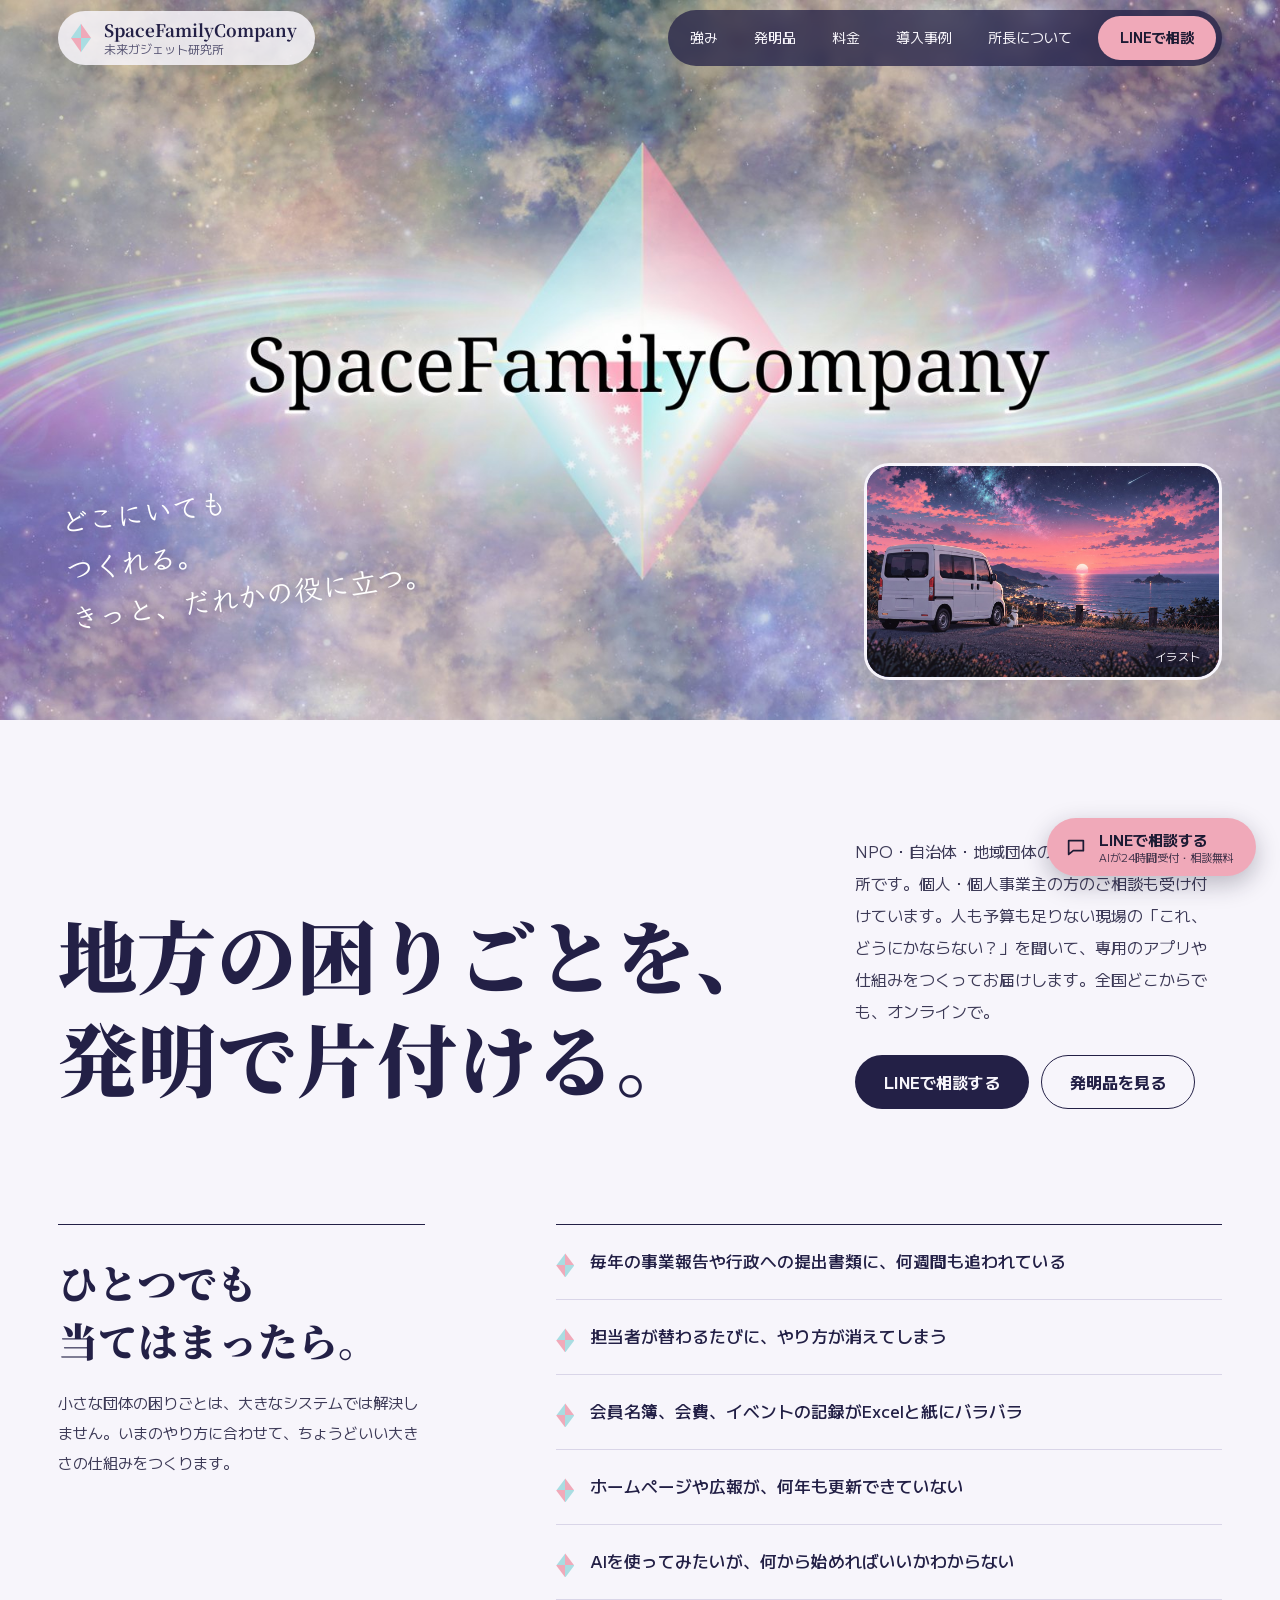
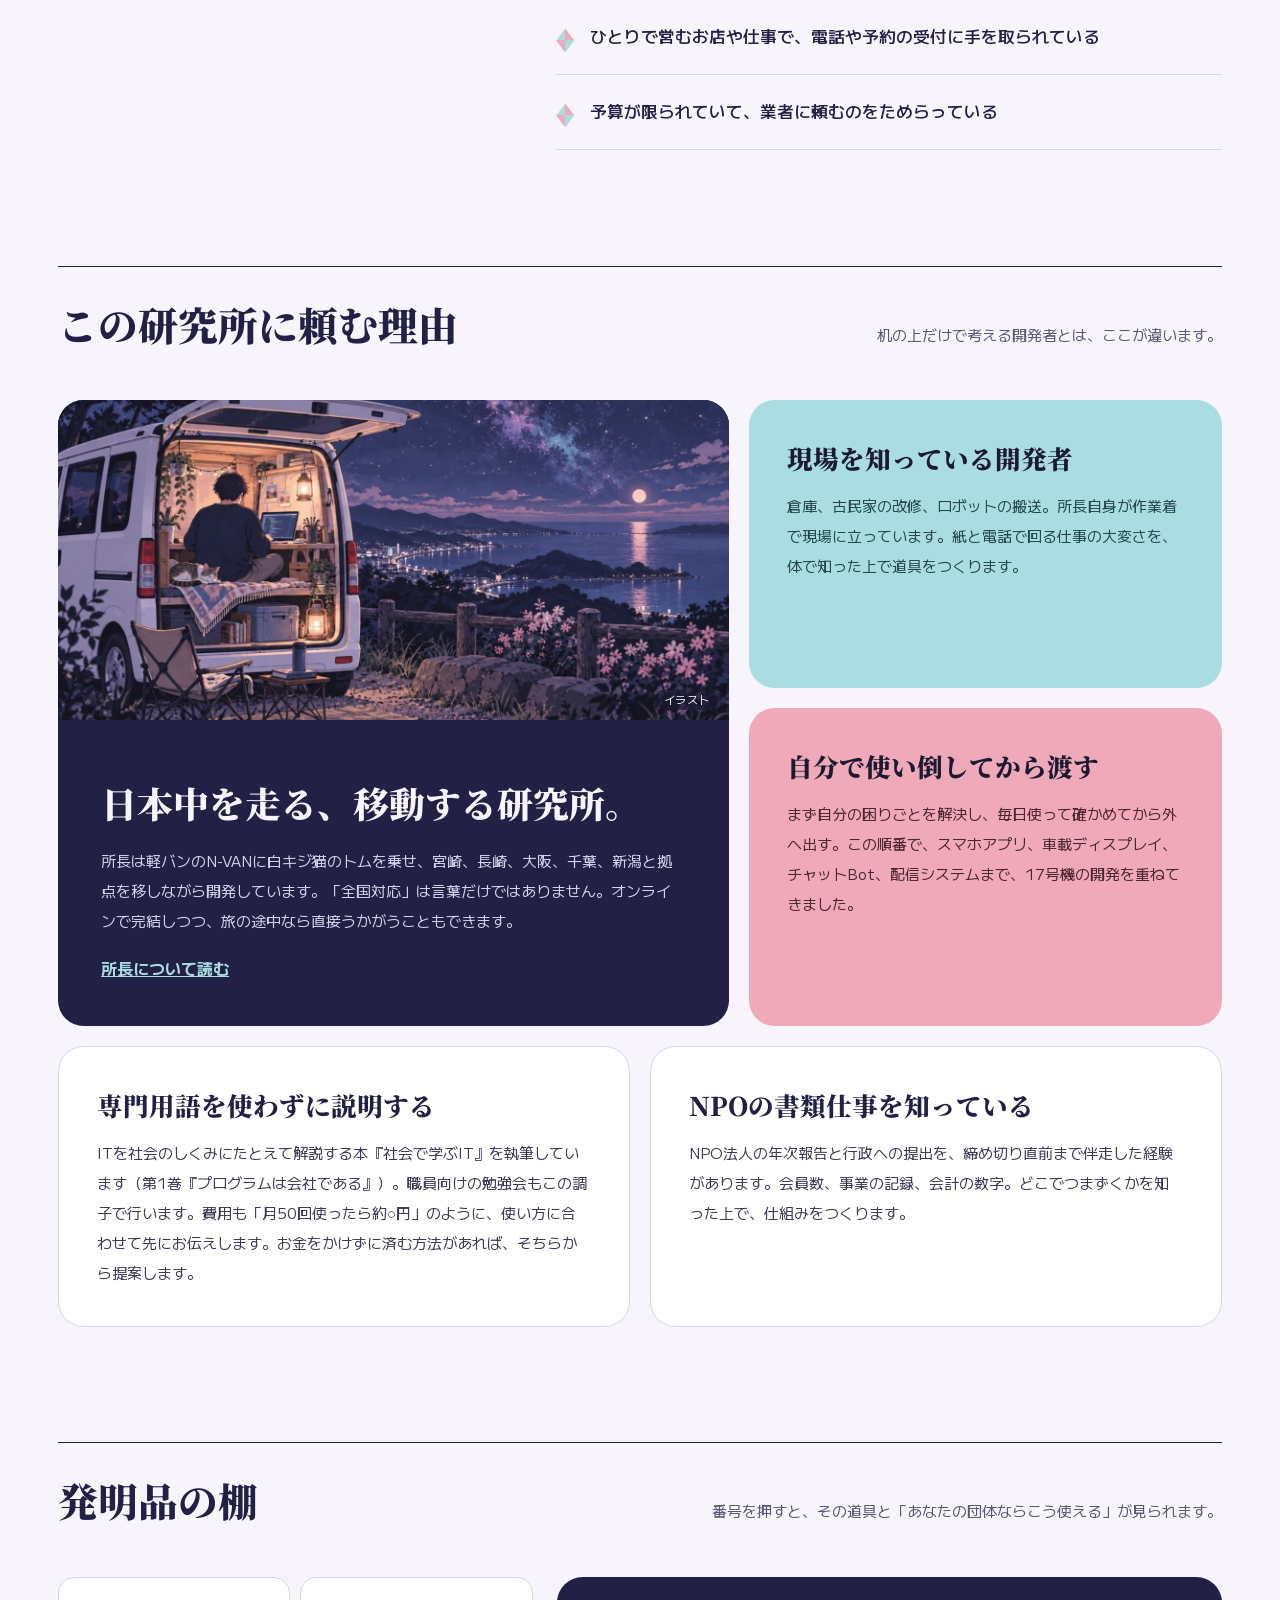
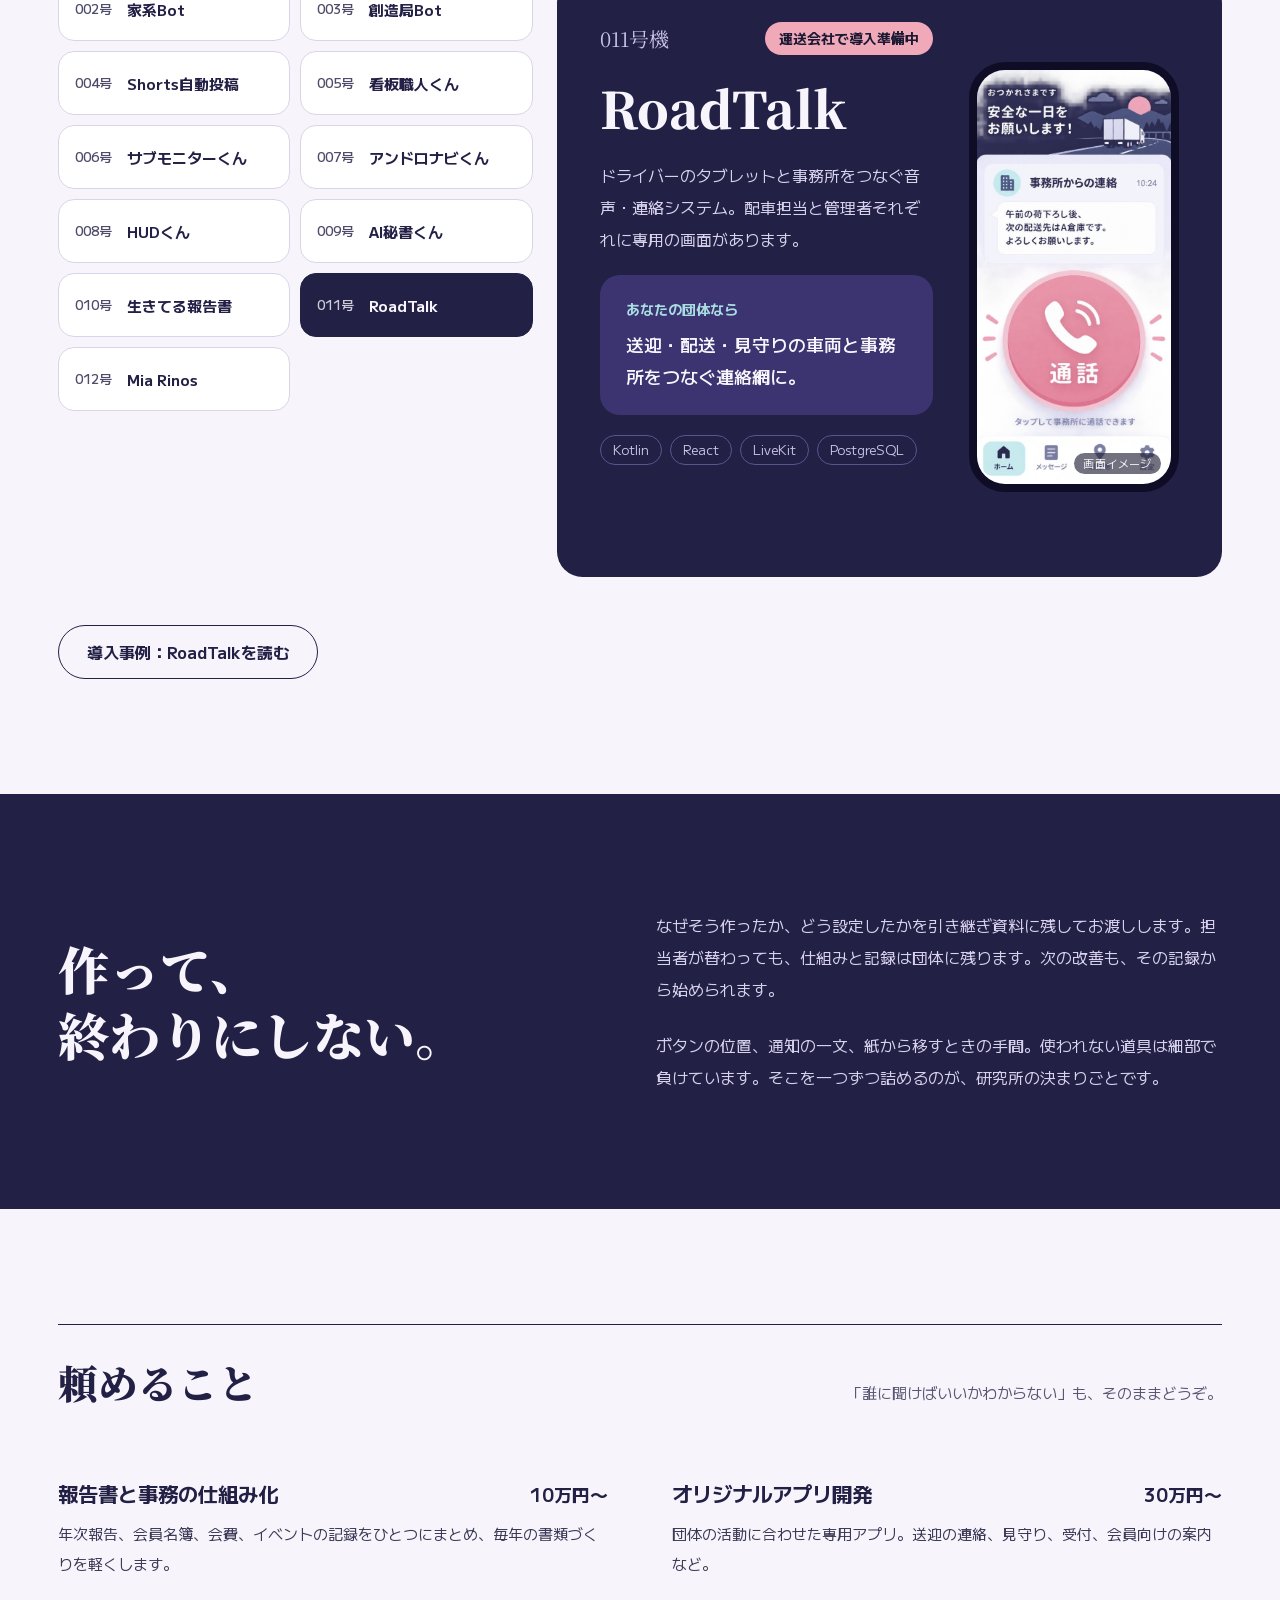
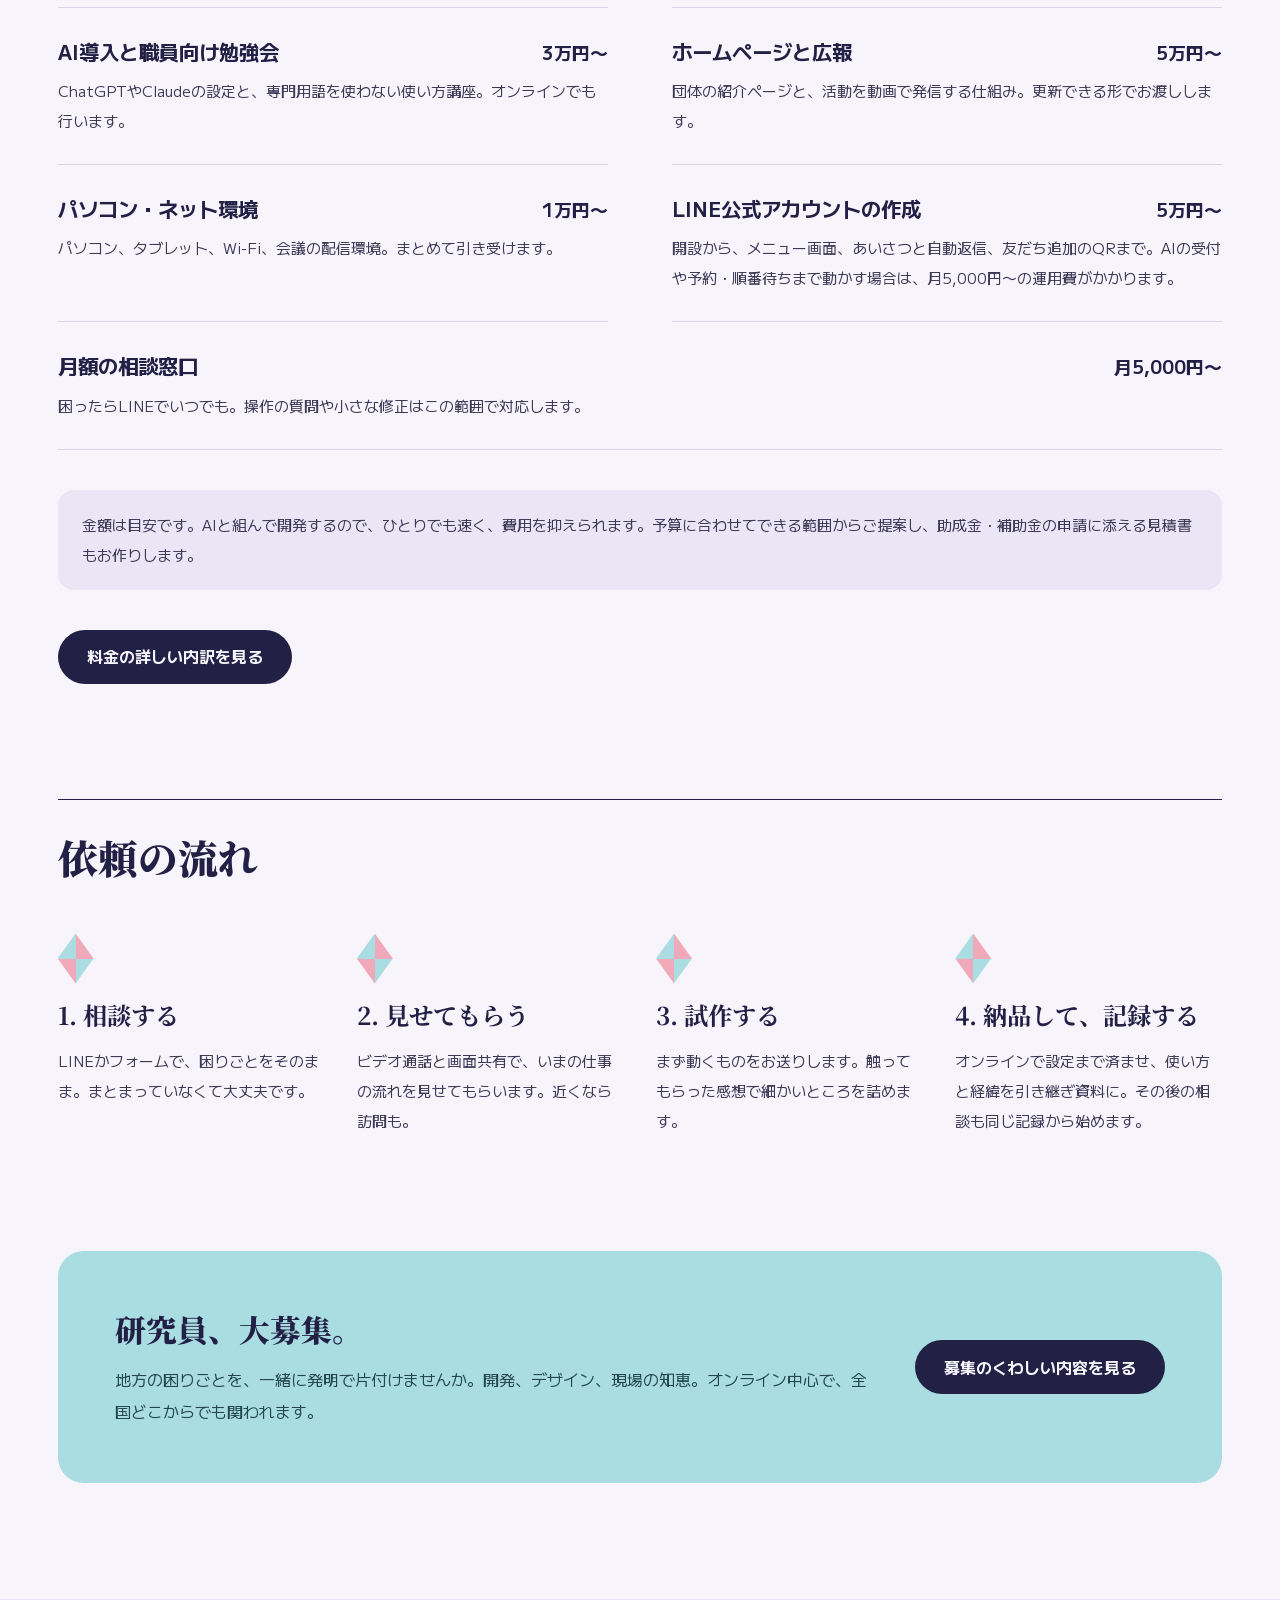
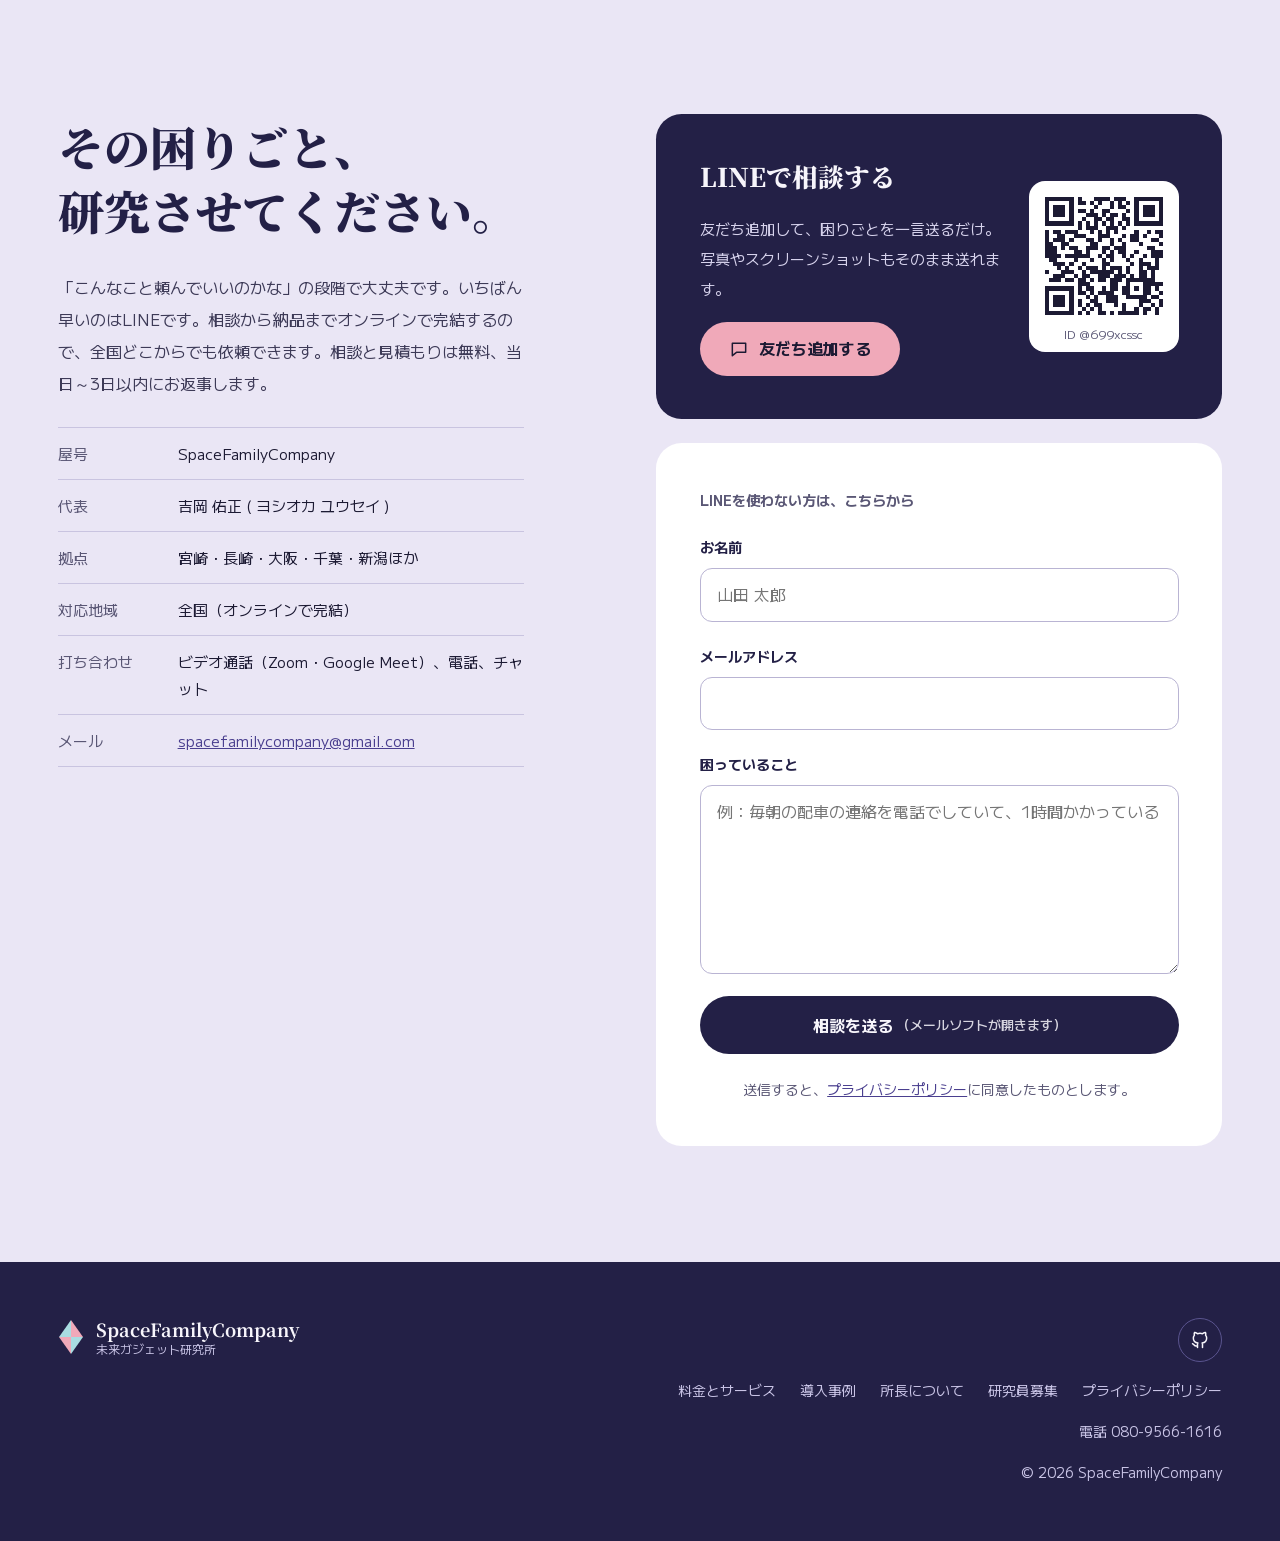
==== commit 523e77c4: "Add LINE official account setup to the service menu (#12) - index.html: new menu item, 5万円〜; monthly" ====
--- a/index.html
+++ b/index.html
@@ -16,7 +16,7 @@
 <link rel="preconnect" href="https://fonts.googleapis.com">
 <link rel="preconnect" href="https://fonts.gstatic.com" crossorigin>
 <link href="https://fonts.googleapis.com/css2?family=Noto+Serif+JP:wght@500;700;900&amp;family=M+PLUS+1:wght@400;500;700&amp;family=Klee+One:wght@600&amp;display=swap" rel="stylesheet">
-<link rel="stylesheet" href="assets/site.css?v=3">
+<link rel="stylesheet" href="assets/site.css?v=4">
 </head>
 <body>
 <a class="skip" href="#main">本文へ移動</a>
@@ -152,7 +152,8 @@
 <div class="menu-item"><h3>AI導入と職員向け勉強会</h3><span class="price">3万円〜</span><p class="body">ChatGPTやClaudeの設定と、専門用語を使わない使い方講座。オンラインでも行います。</p></div>
 <div class="menu-item"><h3>ホームページと広報</h3><span class="price">5万円〜</span><p class="body">団体の紹介ページと、活動を動画で発信する仕組み。更新できる形でお渡しします。</p></div>
 <div class="menu-item"><h3>パソコン・ネット環境</h3><span class="price">1万円〜</span><p class="body">パソコン、タブレット、Wi-Fi、会議の配信環境。まとめて引き受けます。</p></div>
-<div class="menu-item"><h3>月額の相談窓口</h3><span class="price">月5,000円〜</span><p class="body">困ったらLINEでいつでも。操作の質問や小さな修正はこの範囲で対応します。</p></div>
+<div class="menu-item"><h3>LINE公式アカウントの作成</h3><span class="price">5万円〜</span><p class="body">開設から、メニュー画面、あいさつと自動返信、友だち追加のQRまで。AIの受付や予約・順番待ちまで動かす場合は、月5,000円〜の運用費がかかります。</p></div>
+<div class="menu-item menu-item--wide"><h3>月額の相談窓口</h3><span class="price">月5,000円〜</span><p class="body">困ったらLINEでいつでも。操作の質問や小さな修正はこの範囲で対応します。</p></div>
 </div>
 <p class="body menu-note">金額は目安です。AIと組んで開発するので、ひとりでも速く、費用を抑えられます。予算に合わせてできる範囲からご提案し、助成金・補助金の申請に添える見積書もお作りします。</p>
 <a class="btn btn--ink self-start" href="pricing.html">料金の詳しい内訳を見る</a>
--- a/assets/site.css
+++ b/assets/site.css
@@ -344,7 +344,7 @@
 .menu-item .price{font-size:18px;font-weight:700;color:var(--ink);font-variant-numeric:tabular-nums;white-space:nowrap}
 .menu-item p{grid-column:1/-1}
 .menu-note{background:var(--lilac);border-radius:16px;padding:20px 24px}
-@media (min-width:860px){.menu-list{grid-template-columns:repeat(2,minmax(0,1fr))}}
+@media (min-width:860px){.menu-list{grid-template-columns:repeat(2,minmax(0,1fr))}.menu-item--wide{grid-column:1/-1}}
 
 .line-card{background:var(--ink);color:var(--paper);border-radius:var(--radius);padding:clamp(28px,3.4vw,48px);display:grid;grid-template-columns:minmax(0,1fr);gap:24px;align-items:center}
 .line-card .body{color:var(--on-ink)}
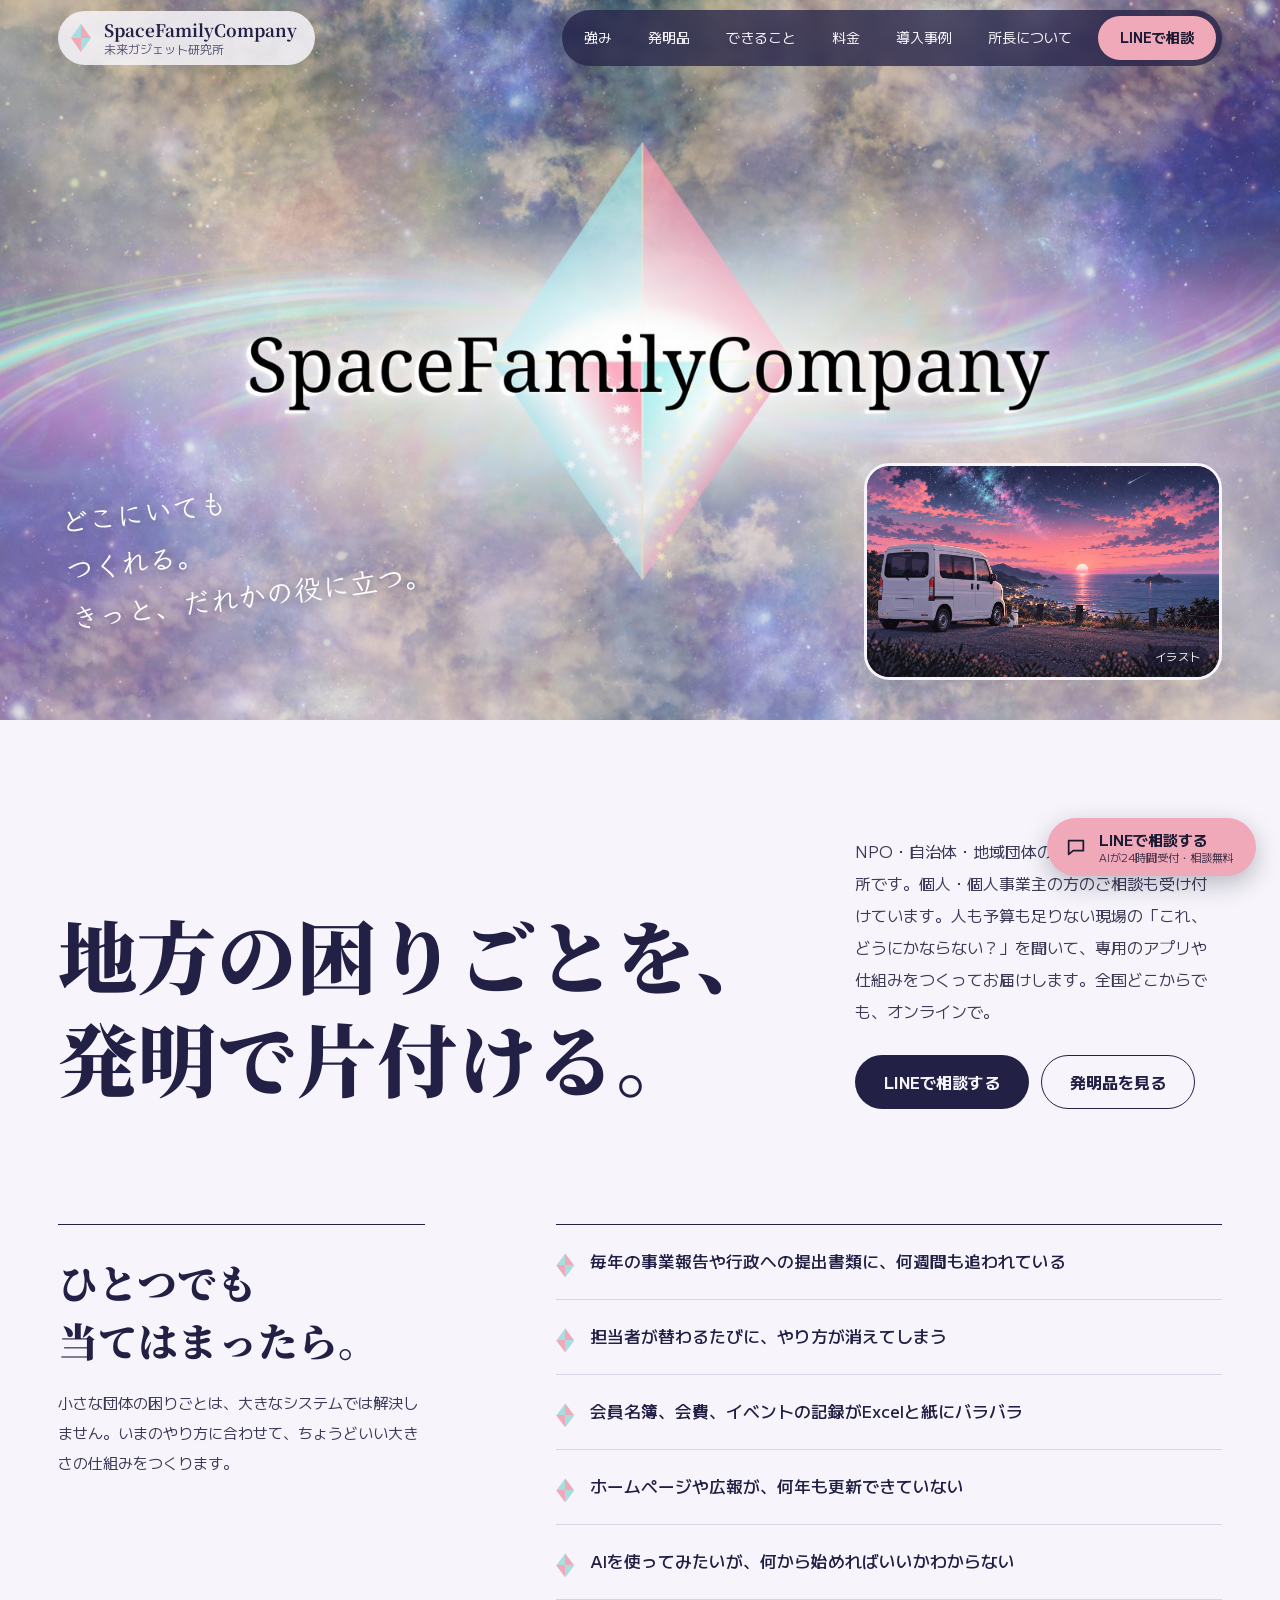
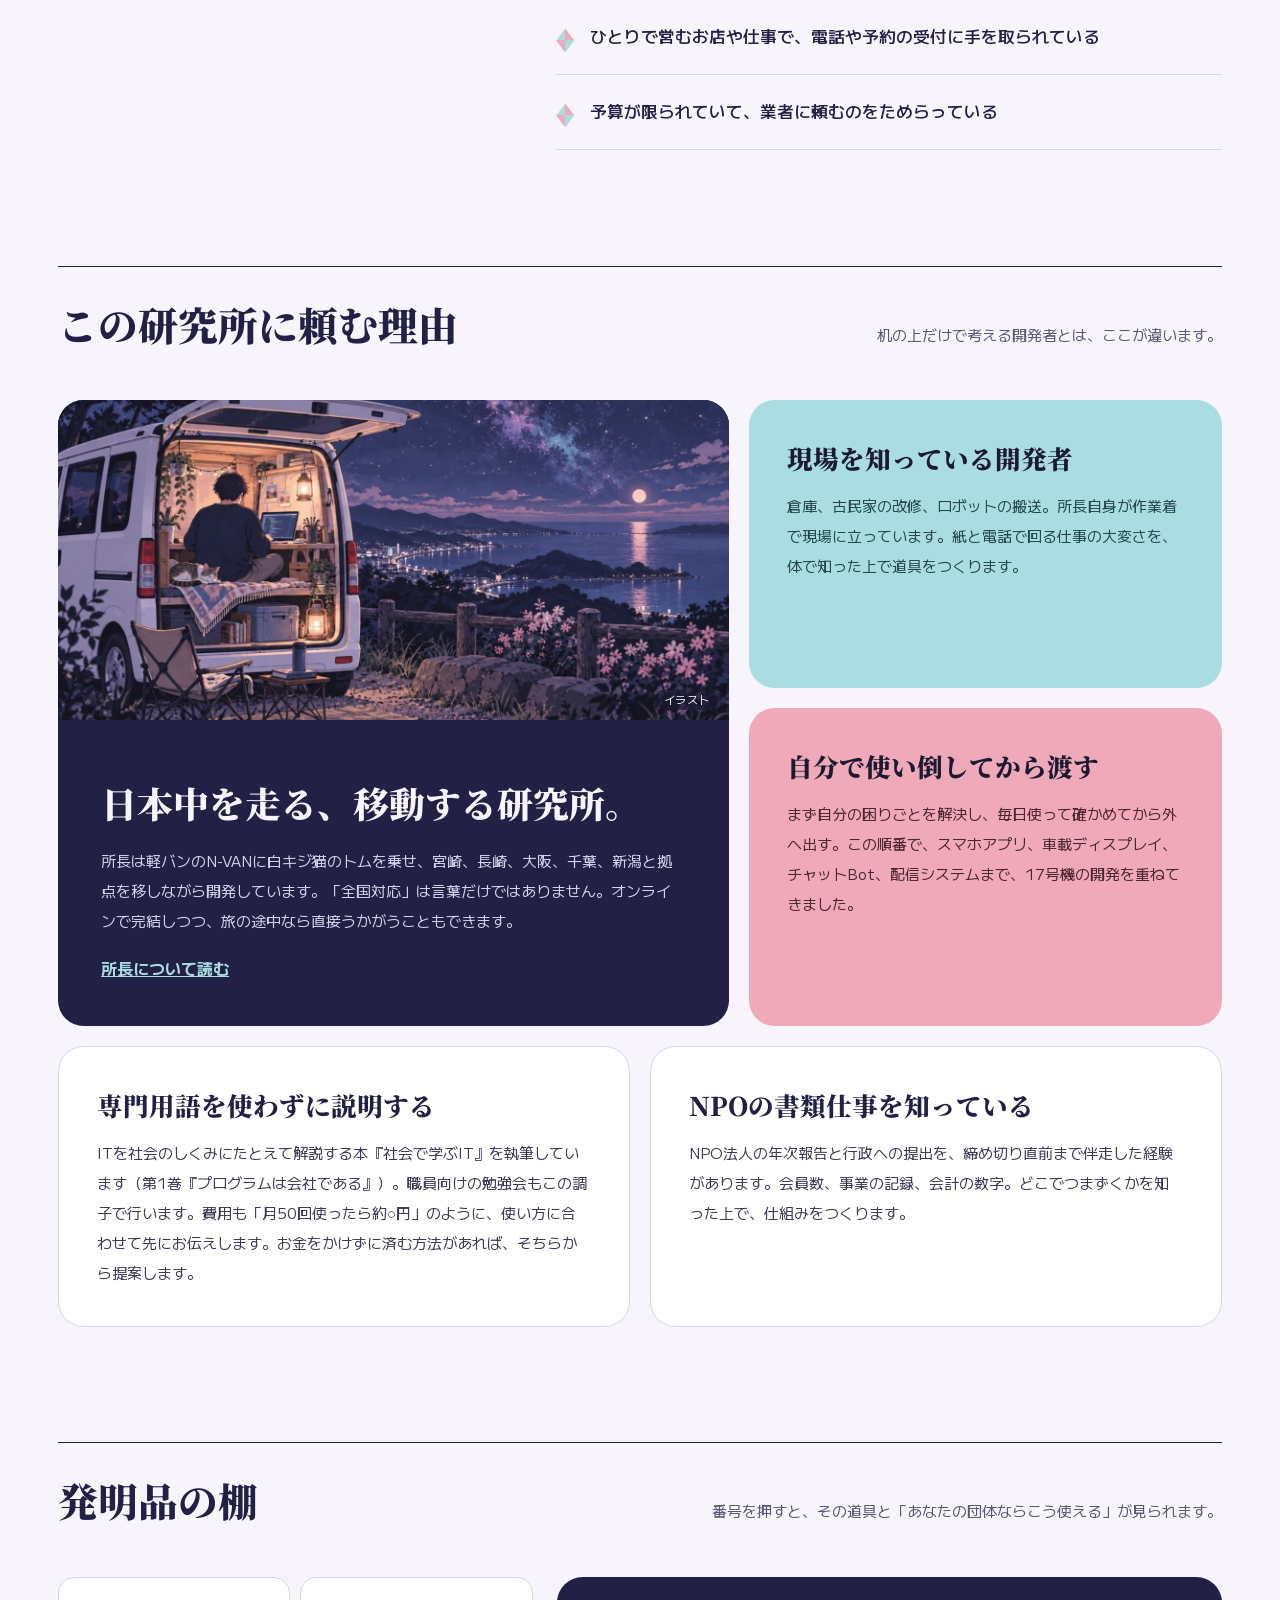
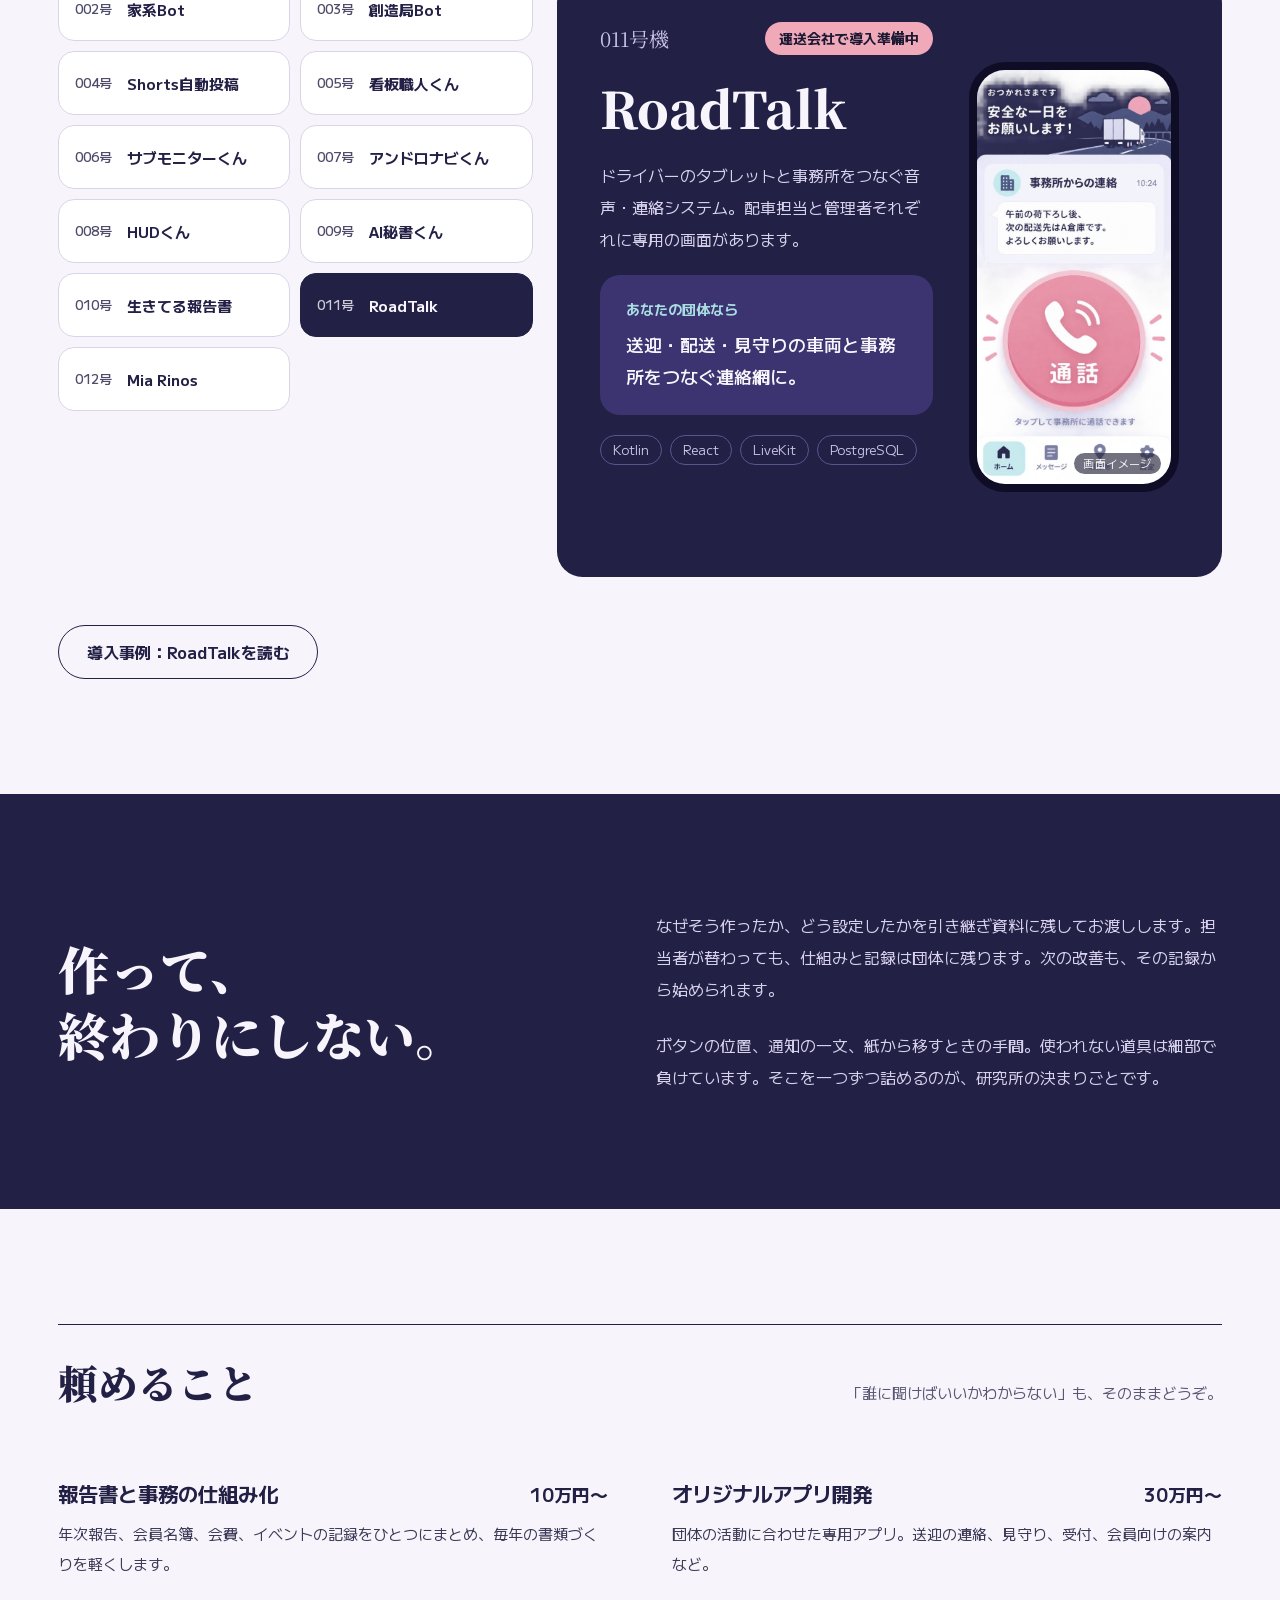
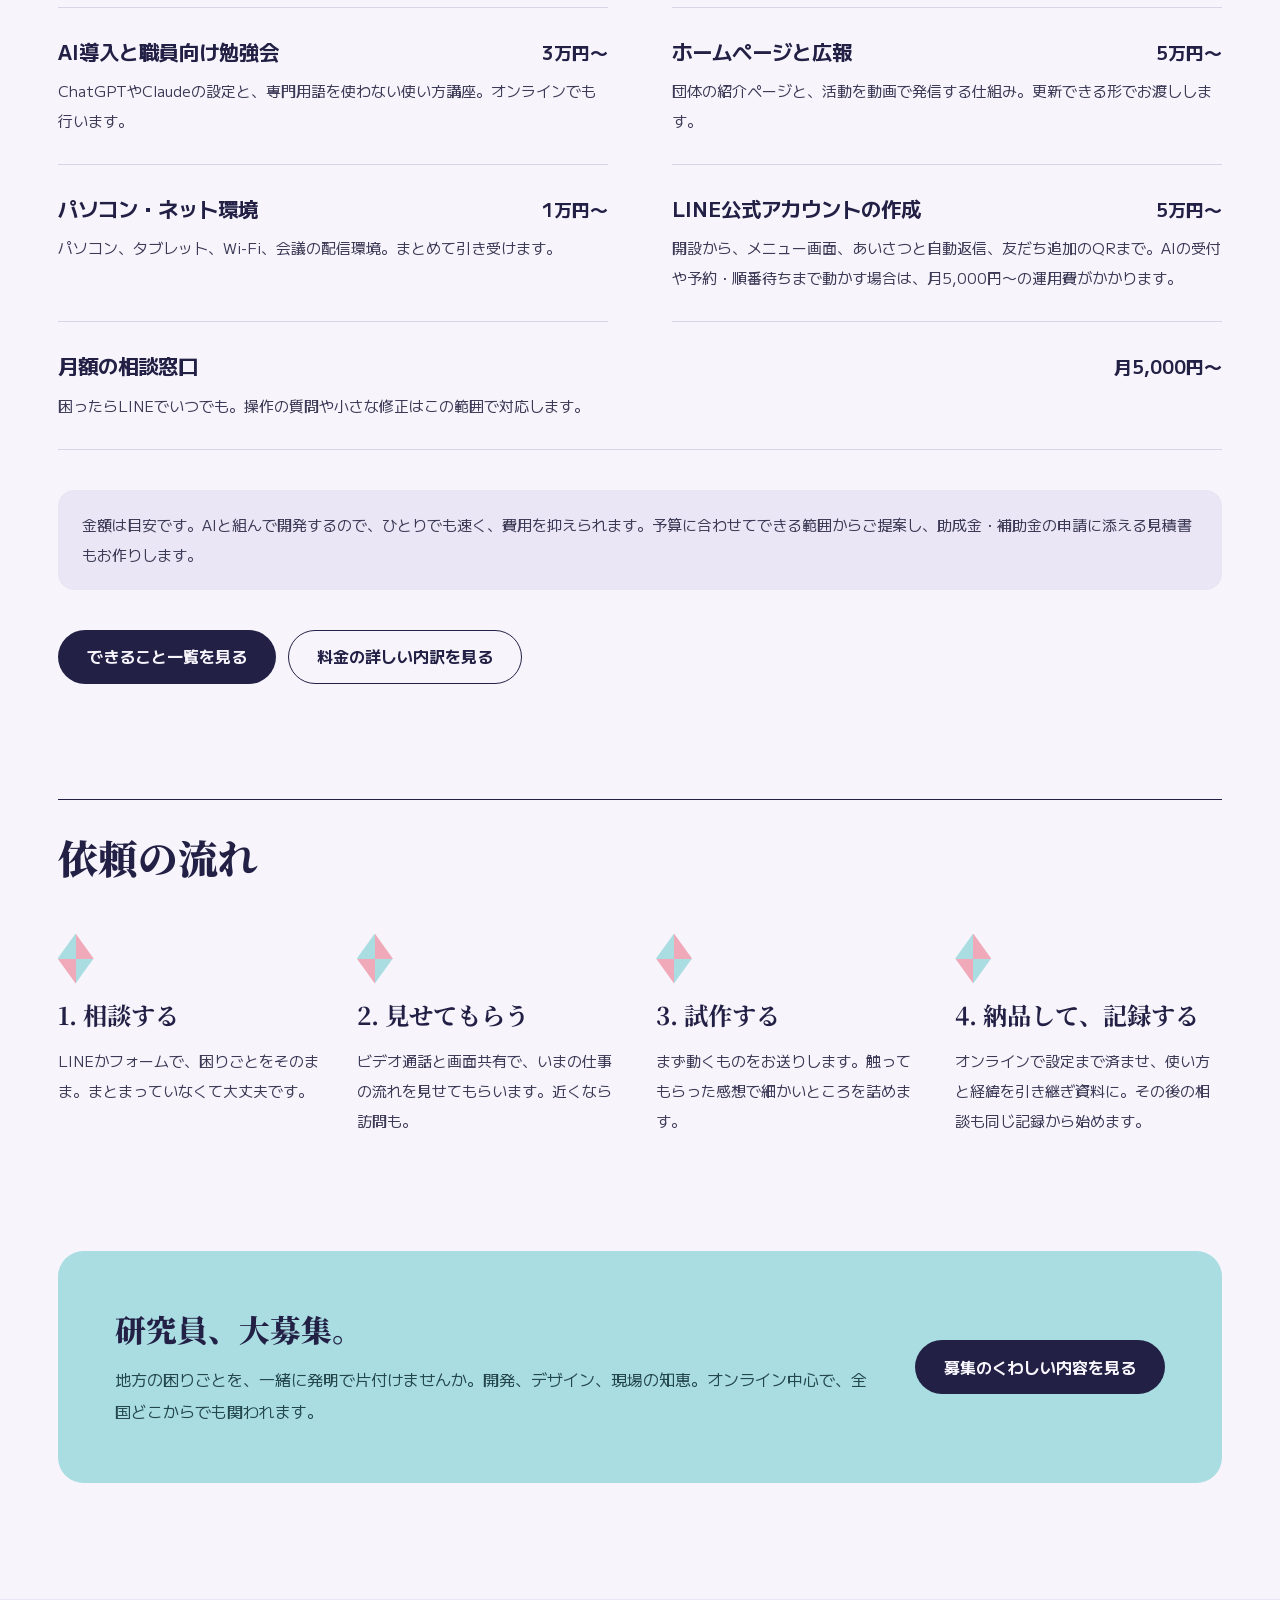
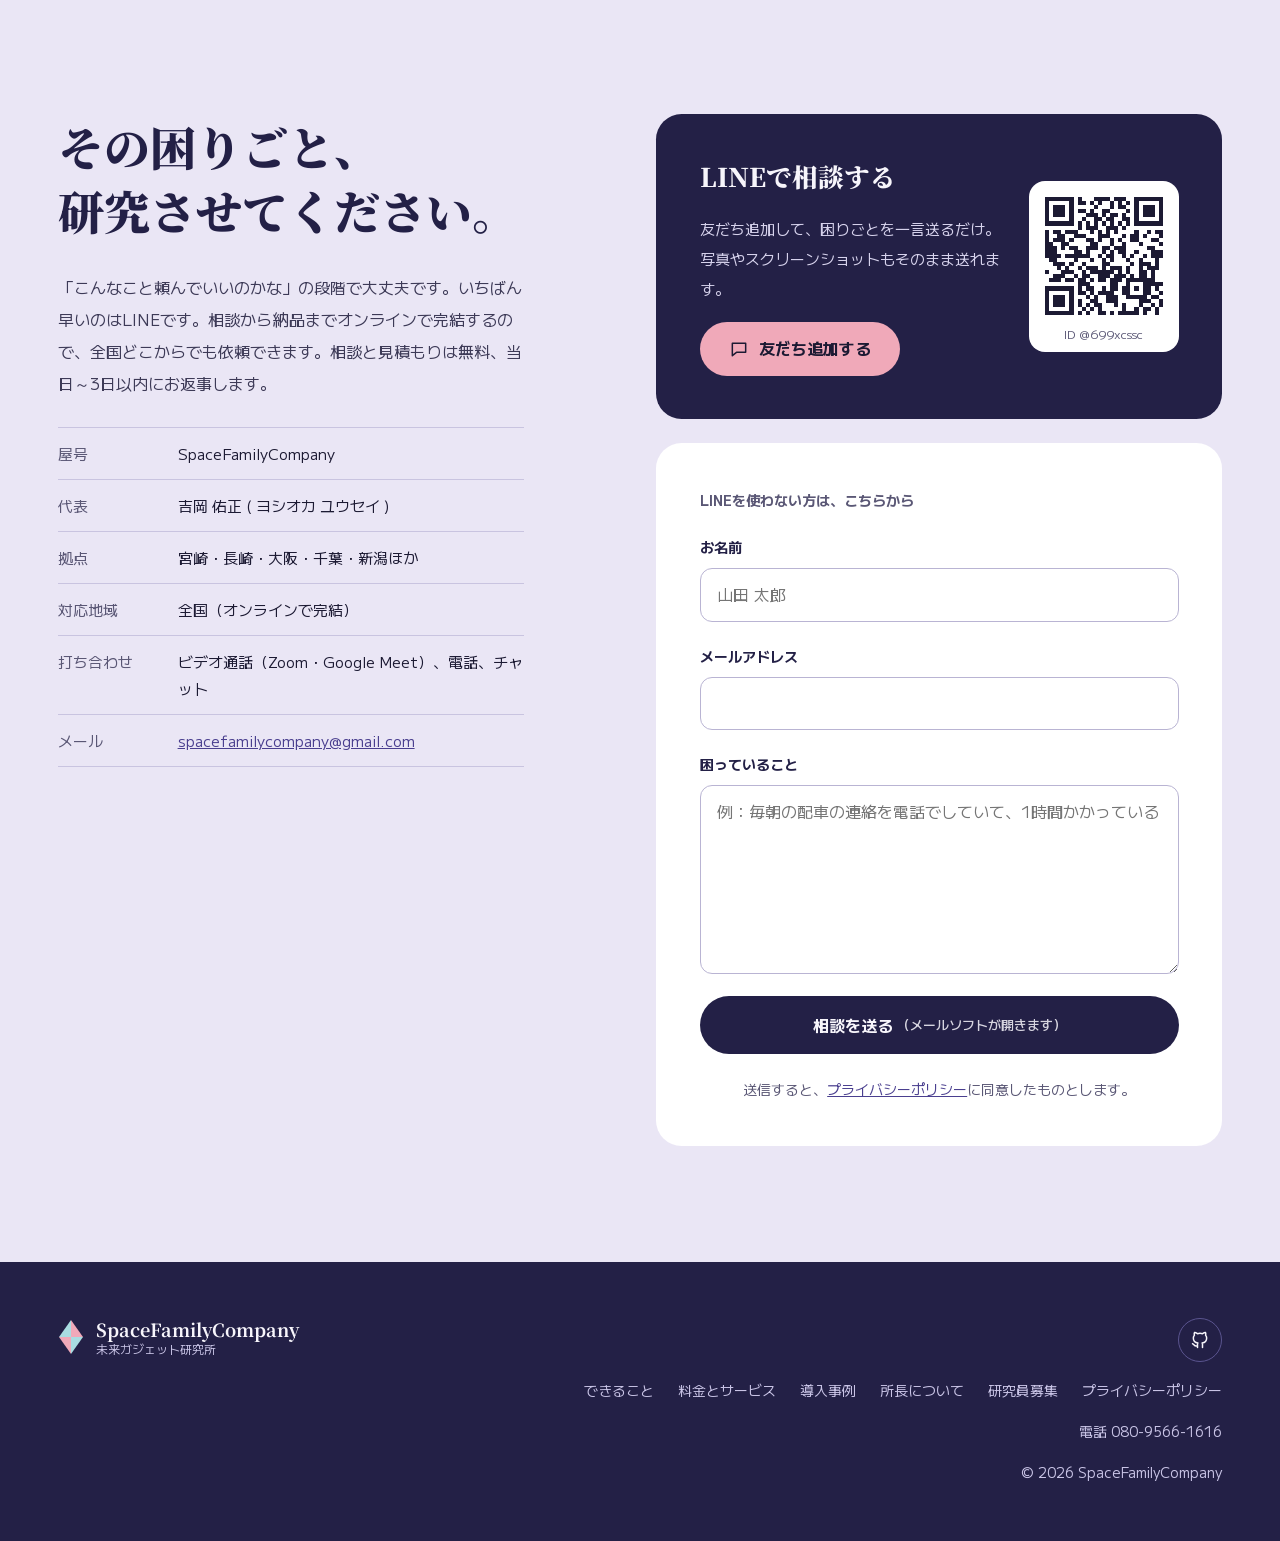
==== commit 7fc263fd: "Add a できること page listing everything the lab can take on (#14) - can-do.html: nine fields, each with " ====
--- a/index.html
+++ b/index.html
@@ -28,7 +28,7 @@
 <a class="brand" href="index.html"><svg class="gem" width="22" height="30" viewBox="0 0 26 36" aria-hidden="true"><polygon points="13,1 1,18 13,18" fill="#A9DDE2"/><polygon points="13,1 25,18 13,18" fill="#F0A9B9"/><polygon points="1,18 13,35 13,18" fill="#F0A9B9"/><polygon points="25,18 13,35 13,18" fill="#A9DDE2"/></svg><span><b>SpaceFamilyCompany</b><small>未来ガジェット研究所</small></span></a>
 <button class="menu-btn" type="button" aria-expanded="false" aria-controls="nav">メニュー<svg width="16" height="16" viewBox="0 0 16 16" aria-hidden="true" fill="none" stroke="currentColor" stroke-width="1.8" stroke-linecap="round"><line x1="2" y1="4" x2="14" y2="4"/><line x1="2" y1="8" x2="14" y2="8"/><line x1="2" y1="12" x2="14" y2="12"/></svg></button>
 <nav id="nav" class="nav" aria-label="メインメニュー">
-<a href="#strengths">強み</a><a href="#works">発明品</a><a href="pricing.html">料金</a><a href="case-roadtalk.html">導入事例</a><a href="profile.html">所長について</a><a class="nav-cta" href="https://line.me/R/oaMessage/@699xcssc/?%E7%9B%B8%E8%AB%87%E3%81%97%E3%81%9F%E3%81%84%E3%81%A7%E3%81%99" target="_blank" rel="noopener">LINEで相談</a>
+<a href="#strengths">強み</a><a href="#works">発明品</a><a href="can-do.html">できること</a><a href="pricing.html">料金</a><a href="case-roadtalk.html">導入事例</a><a href="profile.html">所長について</a><a class="nav-cta" href="https://line.me/R/oaMessage/@699xcssc/?%E7%9B%B8%E8%AB%87%E3%81%97%E3%81%9F%E3%81%84%E3%81%A7%E3%81%99" target="_blank" rel="noopener">LINEで相談</a>
 </nav>
 </div></header>
 <div class="hero-art">
@@ -156,7 +156,7 @@
 <div class="menu-item menu-item--wide"><h3>月額の相談窓口</h3><span class="price">月5,000円〜</span><p class="body">困ったらLINEでいつでも。操作の質問や小さな修正はこの範囲で対応します。</p></div>
 </div>
 <p class="body menu-note">金額は目安です。AIと組んで開発するので、ひとりでも速く、費用を抑えられます。予算に合わせてできる範囲からご提案し、助成金・補助金の申請に添える見積書もお作りします。</p>
-<a class="btn btn--ink self-start" href="pricing.html">料金の詳しい内訳を見る</a>
+<div class="btns"><a class="btn btn--ink" href="can-do.html">できること一覧を見る</a><a class="btn btn--outline" href="pricing.html">料金の詳しい内訳を見る</a></div>
 </div></section>
 
 <!-- 依頼の流れ（実際に順番があるので番号を使う） -->
@@ -221,7 +221,7 @@
 <!-- TODO: YouTube・XのURLが決まったら追加 -->
 <a href="https://github.com/yousayrock" aria-label="GitHub"><svg width="20" height="20" viewBox="0 0 24 24" fill="none" stroke="currentColor" stroke-width="1.8" stroke-linecap="round" stroke-linejoin="round" aria-hidden="true"><path d="M9 19c-4 1.5-4-2-6-2.5M15 21v-3.5c0-1 .1-1.4-.5-2 2.8-.3 5.5-1.4 5.5-6a4.6 4.6 0 0 0-1.3-3.2 4.2 4.2 0 0 0-.1-3.2s-1.1-.3-3.5 1.3a12 12 0 0 0-6.2 0C6.5 2.8 5.4 3.1 5.4 3.1a4.2 4.2 0 0 0-.1 3.2A4.6 4.6 0 0 0 4 9.5c0 4.6 2.7 5.7 5.5 6-.6.6-.6 1.2-.5 2V21"/></svg></a>
 </div>
-<nav class="foot-nav" aria-label="フッターメニュー"><a href="pricing.html">料金とサービス</a><a href="case-roadtalk.html">導入事例</a><a href="profile.html">所長について</a><a href="recruit.html">研究員募集</a><a href="privacy.html">プライバシーポリシー</a></nav>
+<nav class="foot-nav" aria-label="フッターメニュー"><a href="can-do.html">できること</a><a href="pricing.html">料金とサービス</a><a href="case-roadtalk.html">導入事例</a><a href="profile.html">所長について</a><a href="recruit.html">研究員募集</a><a href="privacy.html">プライバシーポリシー</a></nav>
 <a class="foot-tel" href="tel:08095661616">電話 080-9566-1616</a>
 <span>© 2026 SpaceFamilyCompany</span>
 </div>
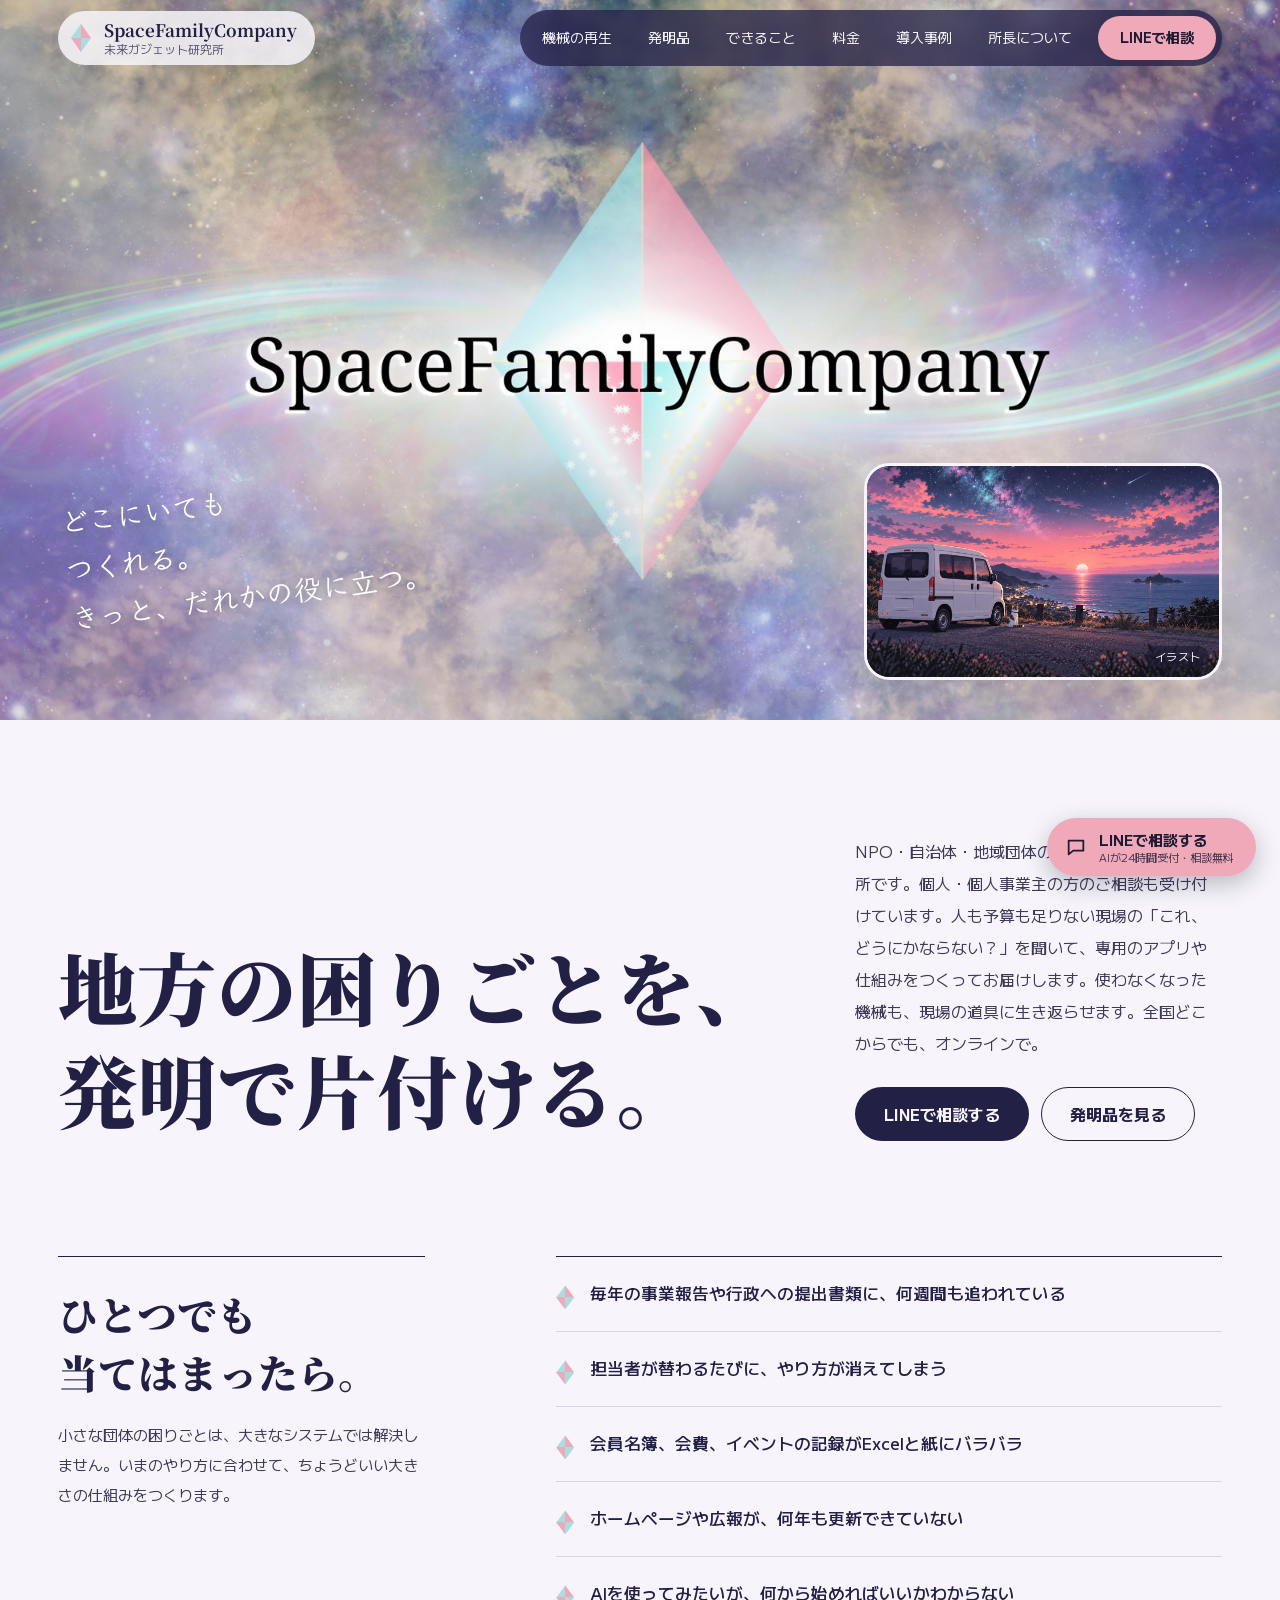
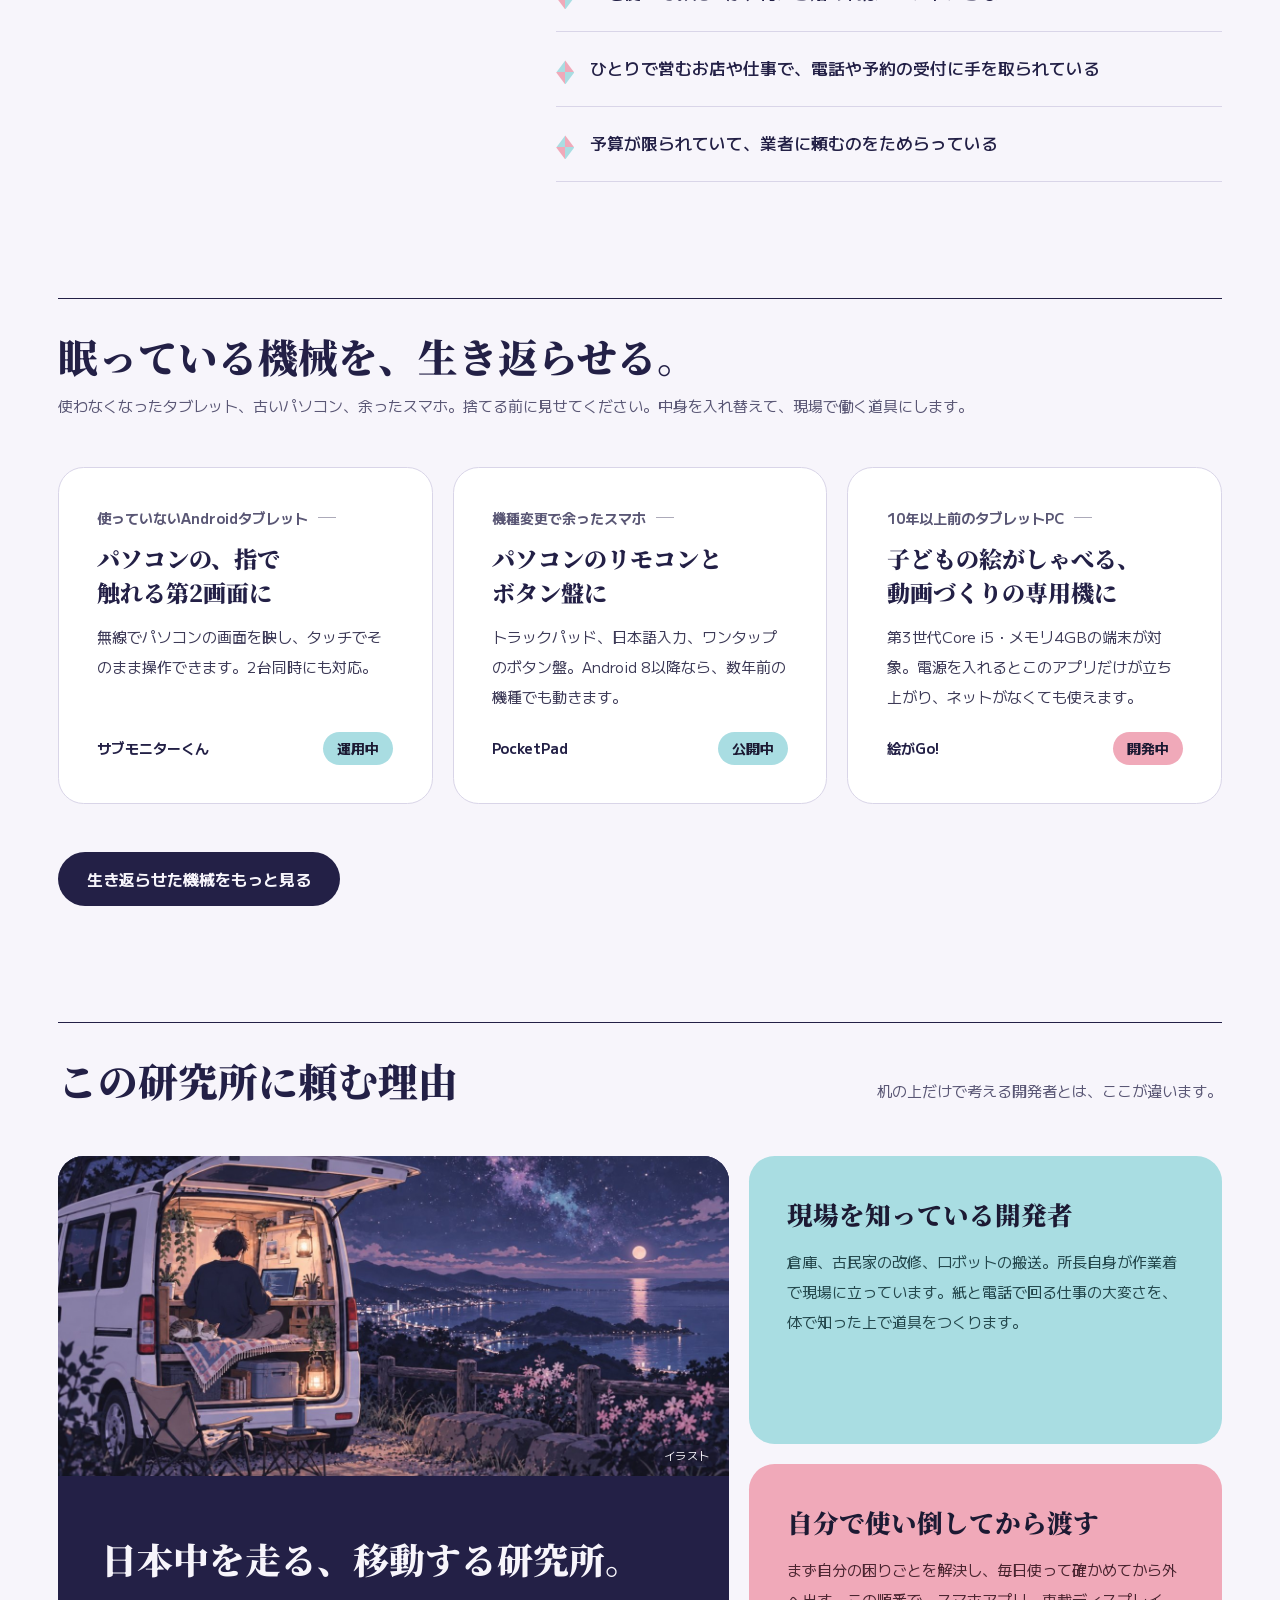
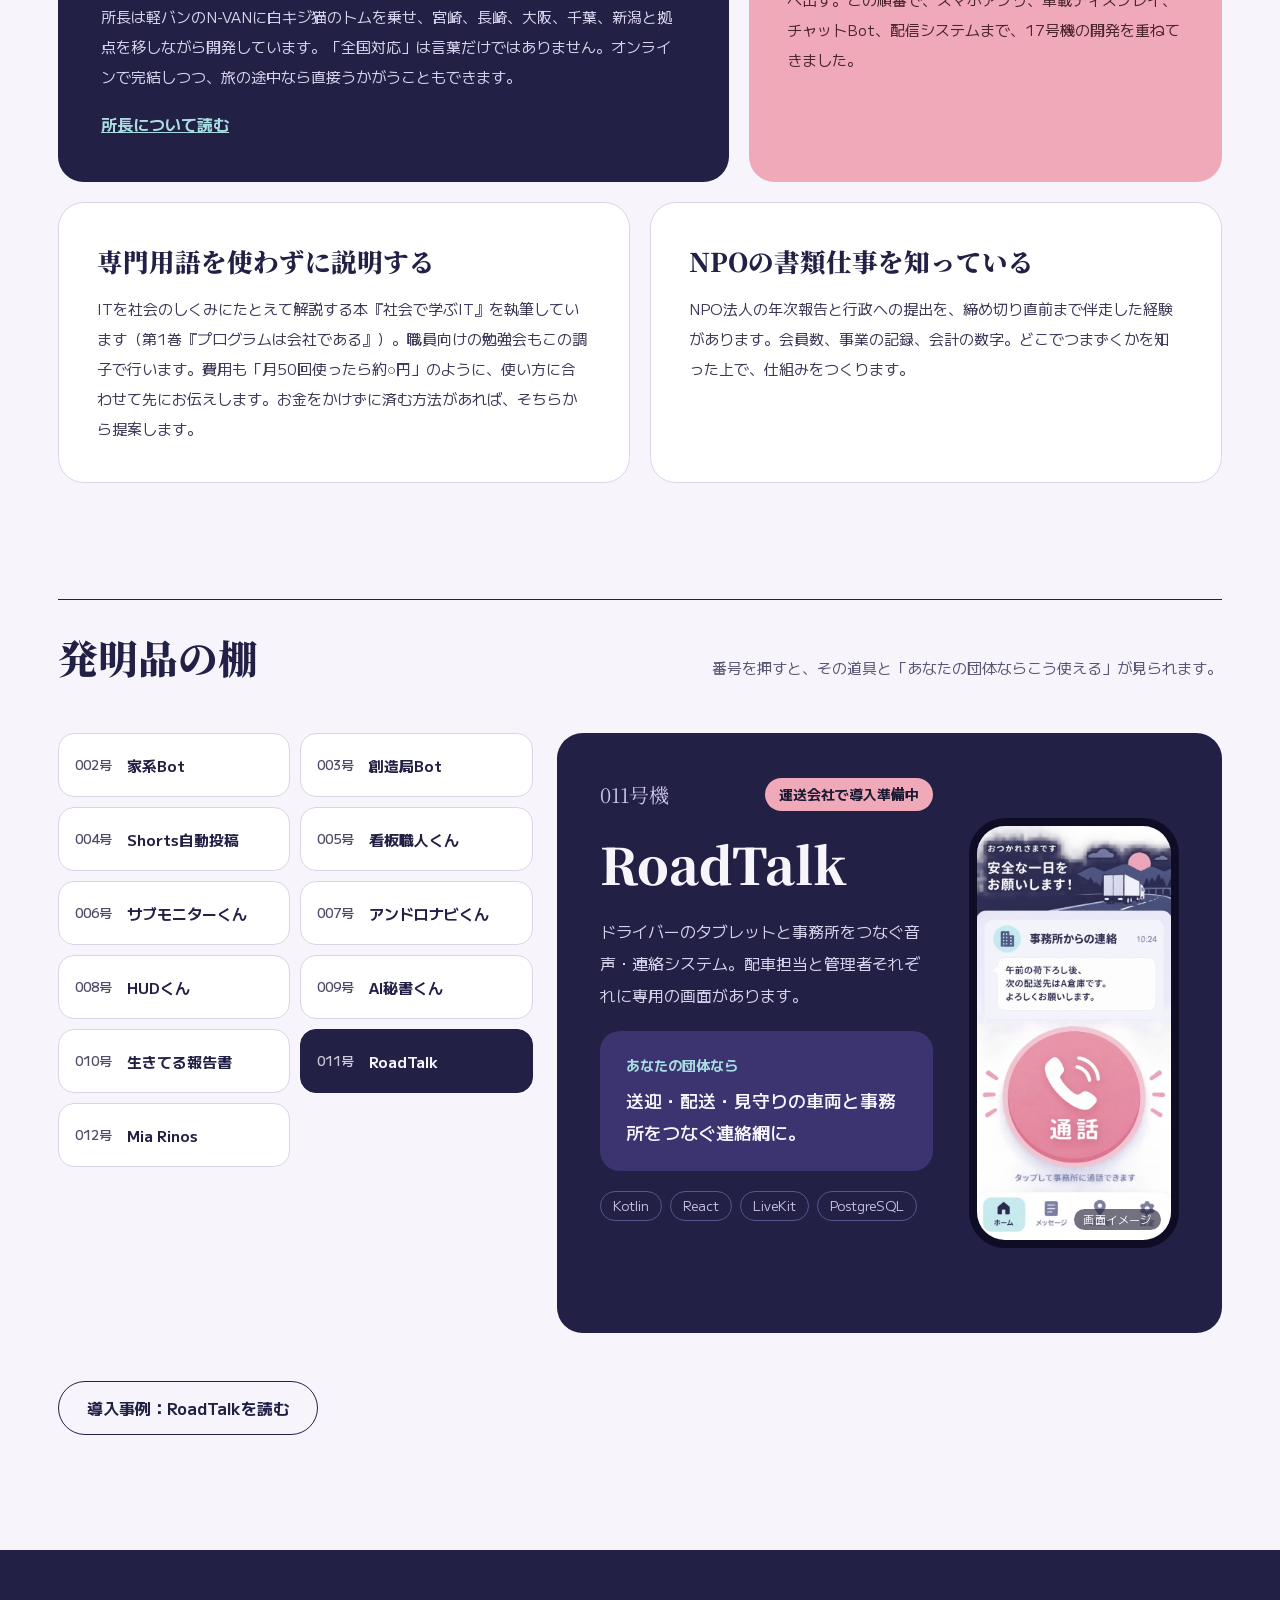
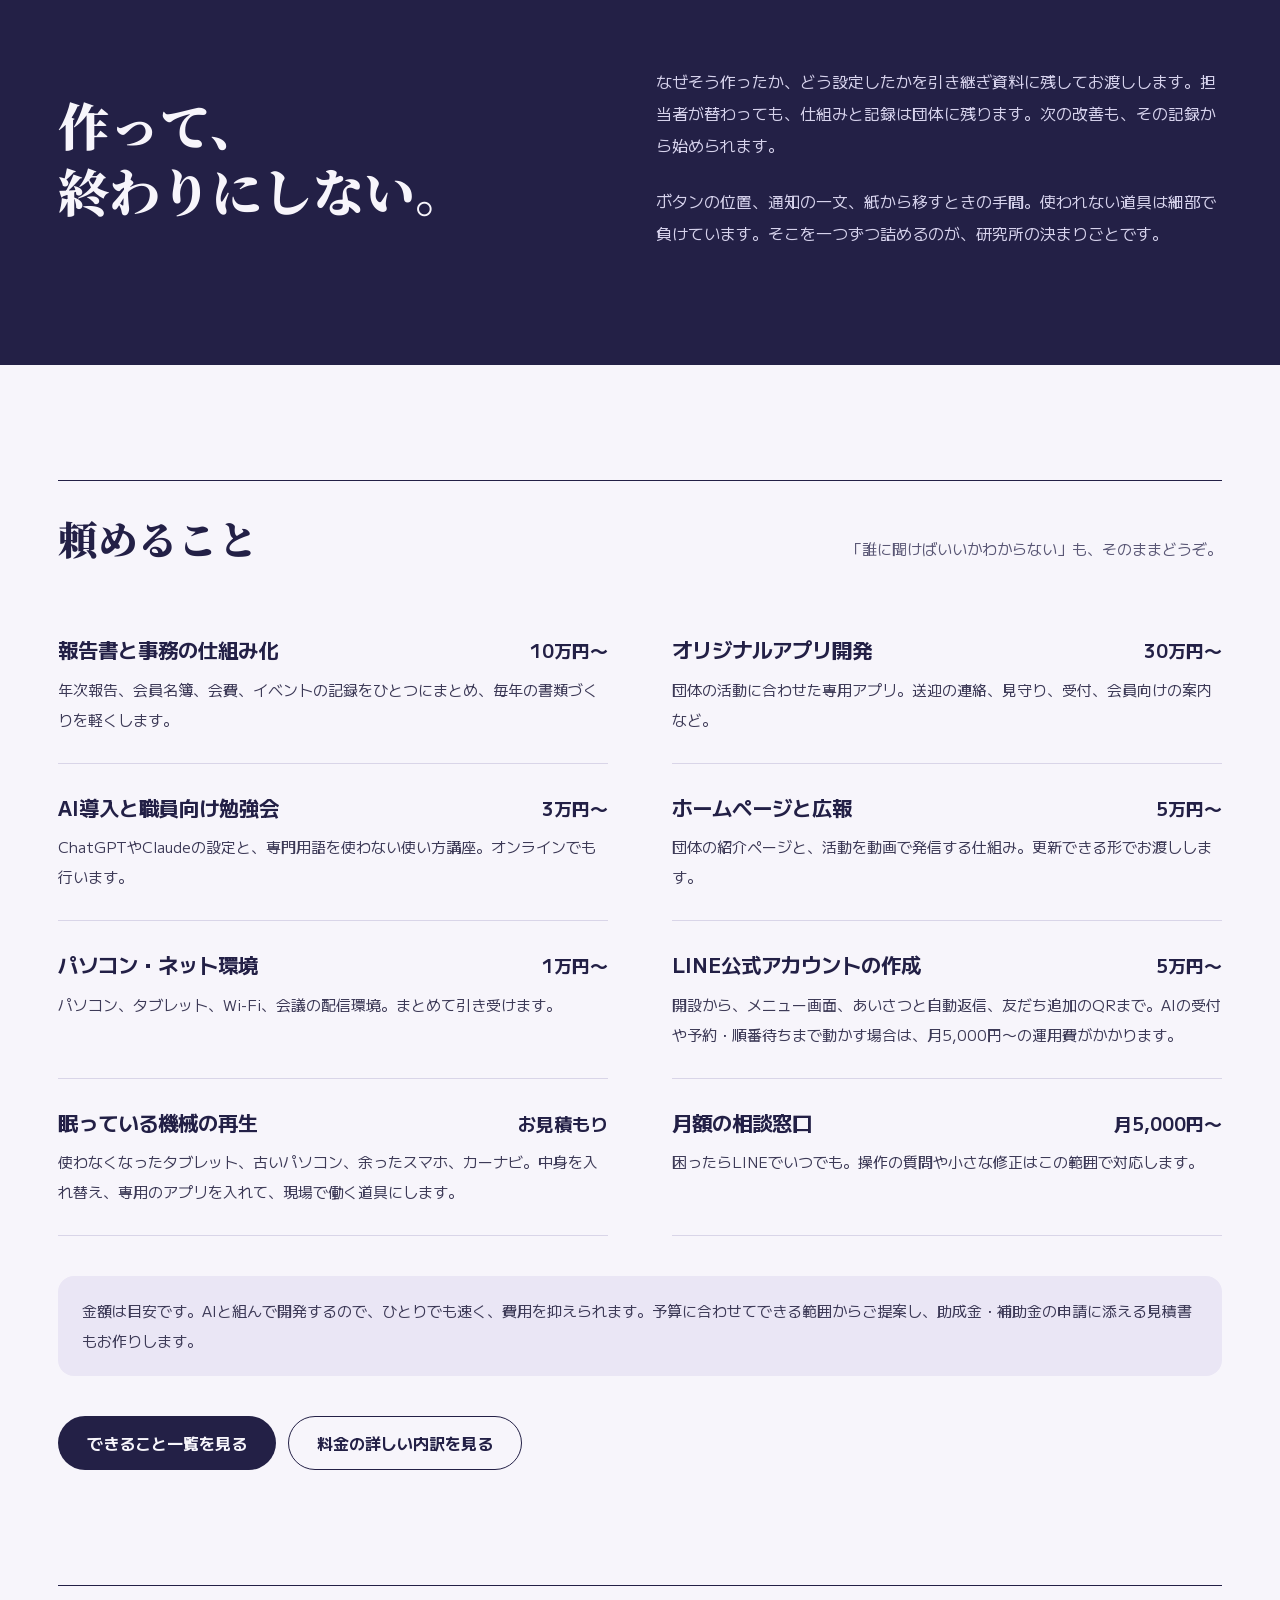
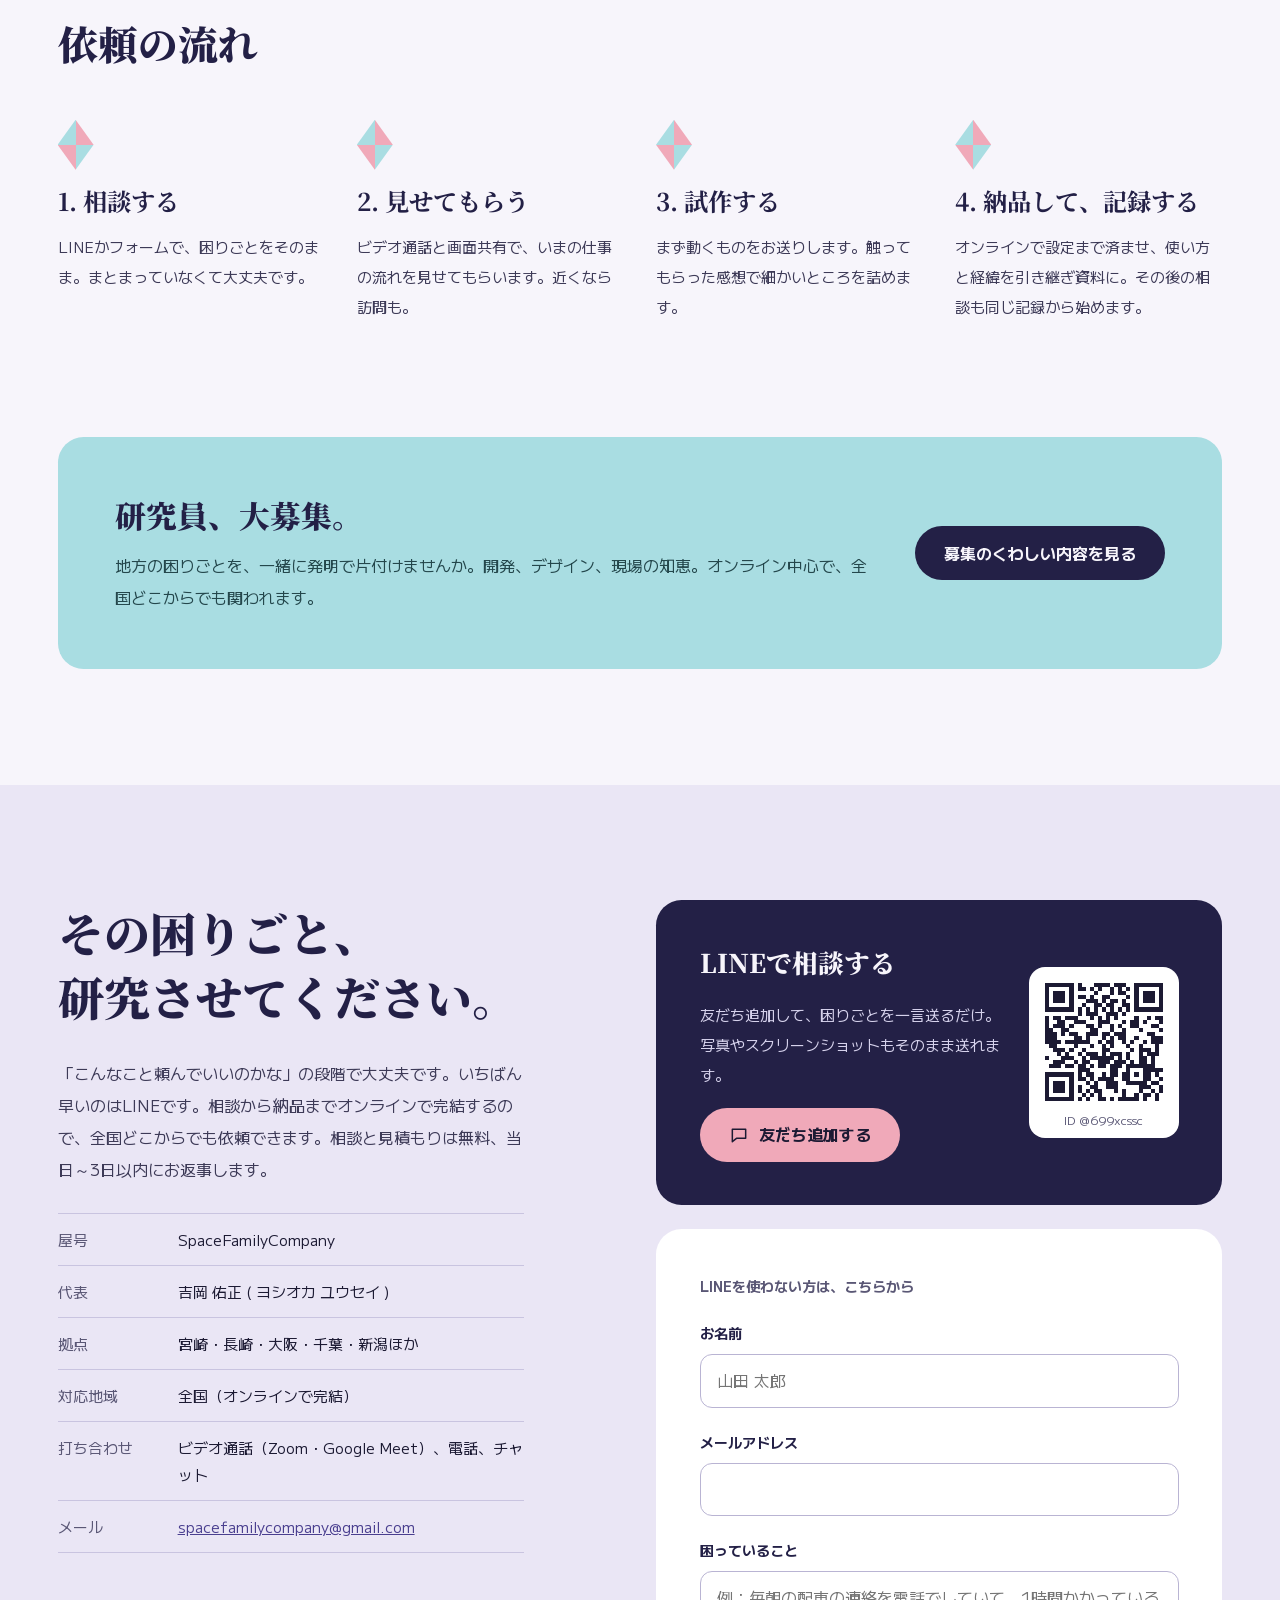
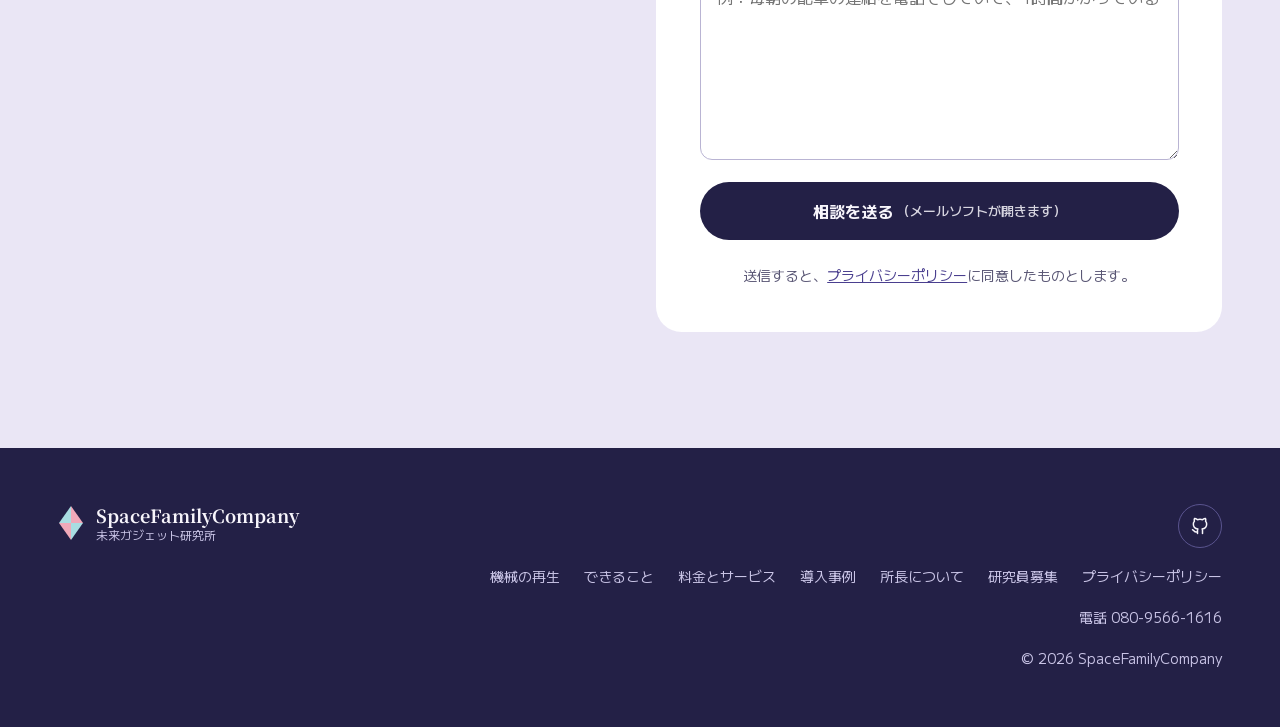
==== commit e1296331: "Make reviving idle machines a core pillar of the site (#16) - upcycle.html: machines the lab has bro" ====
--- a/index.html
+++ b/index.html
@@ -16,7 +16,7 @@
 <link rel="preconnect" href="https://fonts.googleapis.com">
 <link rel="preconnect" href="https://fonts.gstatic.com" crossorigin>
 <link href="https://fonts.googleapis.com/css2?family=Noto+Serif+JP:wght@500;700;900&amp;family=M+PLUS+1:wght@400;500;700&amp;family=Klee+One:wght@600&amp;display=swap" rel="stylesheet">
-<link rel="stylesheet" href="assets/site.css?v=4">
+<link rel="stylesheet" href="assets/site.css?v=5">
 </head>
 <body>
 <a class="skip" href="#main">本文へ移動</a>
@@ -28,7 +28,7 @@
 <a class="brand" href="index.html"><svg class="gem" width="22" height="30" viewBox="0 0 26 36" aria-hidden="true"><polygon points="13,1 1,18 13,18" fill="#A9DDE2"/><polygon points="13,1 25,18 13,18" fill="#F0A9B9"/><polygon points="1,18 13,35 13,18" fill="#F0A9B9"/><polygon points="25,18 13,35 13,18" fill="#A9DDE2"/></svg><span><b>SpaceFamilyCompany</b><small>未来ガジェット研究所</small></span></a>
 <button class="menu-btn" type="button" aria-expanded="false" aria-controls="nav">メニュー<svg width="16" height="16" viewBox="0 0 16 16" aria-hidden="true" fill="none" stroke="currentColor" stroke-width="1.8" stroke-linecap="round"><line x1="2" y1="4" x2="14" y2="4"/><line x1="2" y1="8" x2="14" y2="8"/><line x1="2" y1="12" x2="14" y2="12"/></svg></button>
 <nav id="nav" class="nav" aria-label="メインメニュー">
-<a href="#strengths">強み</a><a href="#works">発明品</a><a href="can-do.html">できること</a><a href="pricing.html">料金</a><a href="case-roadtalk.html">導入事例</a><a href="profile.html">所長について</a><a class="nav-cta" href="https://line.me/R/oaMessage/@699xcssc/?%E7%9B%B8%E8%AB%87%E3%81%97%E3%81%9F%E3%81%84%E3%81%A7%E3%81%99" target="_blank" rel="noopener">LINEで相談</a>
+<a href="#upcycle">機械の再生</a><a href="#works">発明品</a><a href="can-do.html">できること</a><a href="pricing.html">料金</a><a href="case-roadtalk.html">導入事例</a><a href="profile.html">所長について</a><a class="nav-cta" href="https://line.me/R/oaMessage/@699xcssc/?%E7%9B%B8%E8%AB%87%E3%81%97%E3%81%9F%E3%81%84%E3%81%A7%E3%81%99" target="_blank" rel="noopener">LINEで相談</a>
 </nav>
 </div></header>
 <div class="hero-art">
@@ -44,7 +44,7 @@
 <section class="sec--pad"><div class="wrap grid12 align-end">
 <h1 class="t-display span-8"><span class="nw">地方の</span><span class="nw">困りごとを、</span><br><span class="nw">発明で</span><span class="nw">片付ける。</span></h1>
 <div class="span-4 stack" style="--gap:28px">
-<p class="lead">NPO・自治体・地域団体のための、ひとりの研究所です。個人・個人事業主の方のご相談も受け付けています。人も予算も足りない現場の「これ、どうにかならない？」を聞いて、専用のアプリや仕組みをつくってお届けします。全国どこからでも、オンラインで。</p>
+<p class="lead">NPO・自治体・地域団体のための、ひとりの研究所です。個人・個人事業主の方のご相談も受け付けています。人も予算も足りない現場の「これ、どうにかならない？」を聞いて、専用のアプリや仕組みをつくってお届けします。使わなくなった機械も、現場の道具に生き返らせます。全国どこからでも、オンラインで。</p>
 <div class="btns">
 <a class="btn btn--ink" href="https://line.me/R/oaMessage/@699xcssc/?%E7%9B%B8%E8%AB%87%E3%81%97%E3%81%9F%E3%81%84%E3%81%A7%E3%81%99" target="_blank" rel="noopener">LINEで相談する</a>
 <a class="btn btn--outline" href="#works">発明品を見る</a>
@@ -69,6 +69,35 @@
 </ul>
 </div></section>
 
+<!-- 機械の再生 -->
+<section class="sec" id="upcycle"><div class="wrap stack" style="--gap:48px">
+<div class="sec-head">
+<h2 class="t-h2"><span class="nw">眠っている機械を、</span><span class="nw">生き返らせる。</span></h2>
+<p>使わなくなったタブレット、古いパソコン、余ったスマホ。捨てる前に見せてください。中身を入れ替えて、現場で働く道具にします。</p>
+</div>
+<div class="cards cards--3">
+<article class="card card--white reborn">
+<p class="reborn-from">使っていないAndroidタブレット</p>
+<h3 class="t-h3">パソコンの、指で触れる第2画面に</h3>
+<p class="body">無線でパソコンの画面を映し、タッチでそのまま操作できます。2台同時にも対応。</p>
+<div class="reborn-foot"><b>サブモニターくん</b><span class="pill is-done">運用中</span></div>
+</article>
+<article class="card card--white reborn">
+<p class="reborn-from">機種変更で余ったスマホ</p>
+<h3 class="t-h3">パソコンのリモコンとボタン盤に</h3>
+<p class="body">トラックパッド、日本語入力、ワンタップのボタン盤。Android 8以降なら、数年前の機種でも動きます。</p>
+<div class="reborn-foot"><b>PocketPad</b><span class="pill is-done">公開中</span></div>
+</article>
+<article class="card card--white reborn">
+<p class="reborn-from">10年以上前のタブレットPC</p>
+<h3 class="t-h3">子どもの絵がしゃべる、動画づくりの専用機に</h3>
+<p class="body">第3世代Core i5・メモリ4GBの端末が対象。電源を入れるとこのアプリだけが立ち上がり、ネットがなくても使えます。</p>
+<div class="reborn-foot"><b>絵がGo!</b><span class="pill is-wip">開発中</span></div>
+</article>
+</div>
+<a class="btn btn--ink self-start" href="upcycle.html">生き返らせた機械をもっと見る</a>
+</div></section>
+
 <!-- 強み -->
 <section class="sec strengths" id="strengths"><div class="wrap stack" style="--gap:48px">
 <div class="sec-head">
@@ -153,7 +182,8 @@
 <div class="menu-item"><h3>ホームページと広報</h3><span class="price">5万円〜</span><p class="body">団体の紹介ページと、活動を動画で発信する仕組み。更新できる形でお渡しします。</p></div>
 <div class="menu-item"><h3>パソコン・ネット環境</h3><span class="price">1万円〜</span><p class="body">パソコン、タブレット、Wi-Fi、会議の配信環境。まとめて引き受けます。</p></div>
 <div class="menu-item"><h3>LINE公式アカウントの作成</h3><span class="price">5万円〜</span><p class="body">開設から、メニュー画面、あいさつと自動返信、友だち追加のQRまで。AIの受付や予約・順番待ちまで動かす場合は、月5,000円〜の運用費がかかります。</p></div>
-<div class="menu-item menu-item--wide"><h3>月額の相談窓口</h3><span class="price">月5,000円〜</span><p class="body">困ったらLINEでいつでも。操作の質問や小さな修正はこの範囲で対応します。</p></div>
+<div class="menu-item"><h3>眠っている機械の再生</h3><span class="price">お見積もり</span><p class="body">使わなくなったタブレット、古いパソコン、余ったスマホ、カーナビ。中身を入れ替え、専用のアプリを入れて、現場で働く道具にします。</p></div>
+<div class="menu-item"><h3>月額の相談窓口</h3><span class="price">月5,000円〜</span><p class="body">困ったらLINEでいつでも。操作の質問や小さな修正はこの範囲で対応します。</p></div>
 </div>
 <p class="body menu-note">金額は目安です。AIと組んで開発するので、ひとりでも速く、費用を抑えられます。予算に合わせてできる範囲からご提案し、助成金・補助金の申請に添える見積書もお作りします。</p>
 <div class="btns"><a class="btn btn--ink" href="can-do.html">できること一覧を見る</a><a class="btn btn--outline" href="pricing.html">料金の詳しい内訳を見る</a></div>
@@ -221,7 +251,7 @@
 <!-- TODO: YouTube・XのURLが決まったら追加 -->
 <a href="https://github.com/yousayrock" aria-label="GitHub"><svg width="20" height="20" viewBox="0 0 24 24" fill="none" stroke="currentColor" stroke-width="1.8" stroke-linecap="round" stroke-linejoin="round" aria-hidden="true"><path d="M9 19c-4 1.5-4-2-6-2.5M15 21v-3.5c0-1 .1-1.4-.5-2 2.8-.3 5.5-1.4 5.5-6a4.6 4.6 0 0 0-1.3-3.2 4.2 4.2 0 0 0-.1-3.2s-1.1-.3-3.5 1.3a12 12 0 0 0-6.2 0C6.5 2.8 5.4 3.1 5.4 3.1a4.2 4.2 0 0 0-.1 3.2A4.6 4.6 0 0 0 4 9.5c0 4.6 2.7 5.7 5.5 6-.6.6-.6 1.2-.5 2V21"/></svg></a>
 </div>
-<nav class="foot-nav" aria-label="フッターメニュー"><a href="can-do.html">できること</a><a href="pricing.html">料金とサービス</a><a href="case-roadtalk.html">導入事例</a><a href="profile.html">所長について</a><a href="recruit.html">研究員募集</a><a href="privacy.html">プライバシーポリシー</a></nav>
+<nav class="foot-nav" aria-label="フッターメニュー"><a href="upcycle.html">機械の再生</a><a href="can-do.html">できること</a><a href="pricing.html">料金とサービス</a><a href="case-roadtalk.html">導入事例</a><a href="profile.html">所長について</a><a href="recruit.html">研究員募集</a><a href="privacy.html">プライバシーポリシー</a></nav>
 <a class="foot-tel" href="tel:08095661616">電話 080-9566-1616</a>
 <span>© 2026 SpaceFamilyCompany</span>
 </div>
--- a/assets/site.css
+++ b/assets/site.css
@@ -128,6 +128,7 @@
 .nav a[aria-current="page"]{background:var(--cyan);color:var(--ink-deep);font-weight:700}
 .nav .nav-cta{background:var(--pink);color:var(--ink-deep);font-weight:700;padding:0 22px;margin-left:6px}
 .nav .nav-cta:hover{background:#F5BCC9;color:var(--ink-deep)}
+@media (min-width:960px) and (max-width:1159px){.nav{gap:2px}.nav a{padding:0 11px}.nav .nav-cta{padding:0 16px;margin-left:4px}}
 .menu-btn{display:none}
 
 @media (max-width:959px){
@@ -344,7 +345,7 @@
 .menu-item .price{font-size:18px;font-weight:700;color:var(--ink);font-variant-numeric:tabular-nums;white-space:nowrap}
 .menu-item p{grid-column:1/-1}
 .menu-note{background:var(--lilac);border-radius:16px;padding:20px 24px}
-@media (min-width:860px){.menu-list{grid-template-columns:repeat(2,minmax(0,1fr))}.menu-item--wide{grid-column:1/-1}}
+@media (min-width:860px){.menu-list{grid-template-columns:repeat(2,minmax(0,1fr))}}
 
 .line-card{background:var(--ink);color:var(--paper);border-radius:var(--radius);padding:clamp(28px,3.4vw,48px);display:grid;grid-template-columns:minmax(0,1fr);gap:24px;align-items:center}
 .line-card .body{color:var(--on-ink)}
@@ -447,3 +448,10 @@
 .done .lead{font-size:clamp(16px,1.3vw,18px);max-width:640px}
 .done .btns{justify-content:center;margin-top:8px}
 .done .gem{width:clamp(40px,3.6vw,52px);height:auto}
+
+/* ---------- 機械の再生 ---------- */
+.reborn{gap:12px}
+.reborn-from{display:flex;align-items:center;gap:10px;font-size:14px;font-weight:700;color:var(--muted);line-height:1.6}
+.reborn-from::after{content:"";flex:0 0 18px;height:1.5px;background:currentColor;opacity:.5}
+.reborn .t-h3{font-size:clamp(20px,1.8vw,24px);line-height:1.5;color:var(--ink)}
+.reborn-foot{margin-top:auto;padding-top:8px;display:flex;flex-wrap:wrap;justify-content:space-between;align-items:center;gap:8px;font-size:14px;color:var(--ink)}
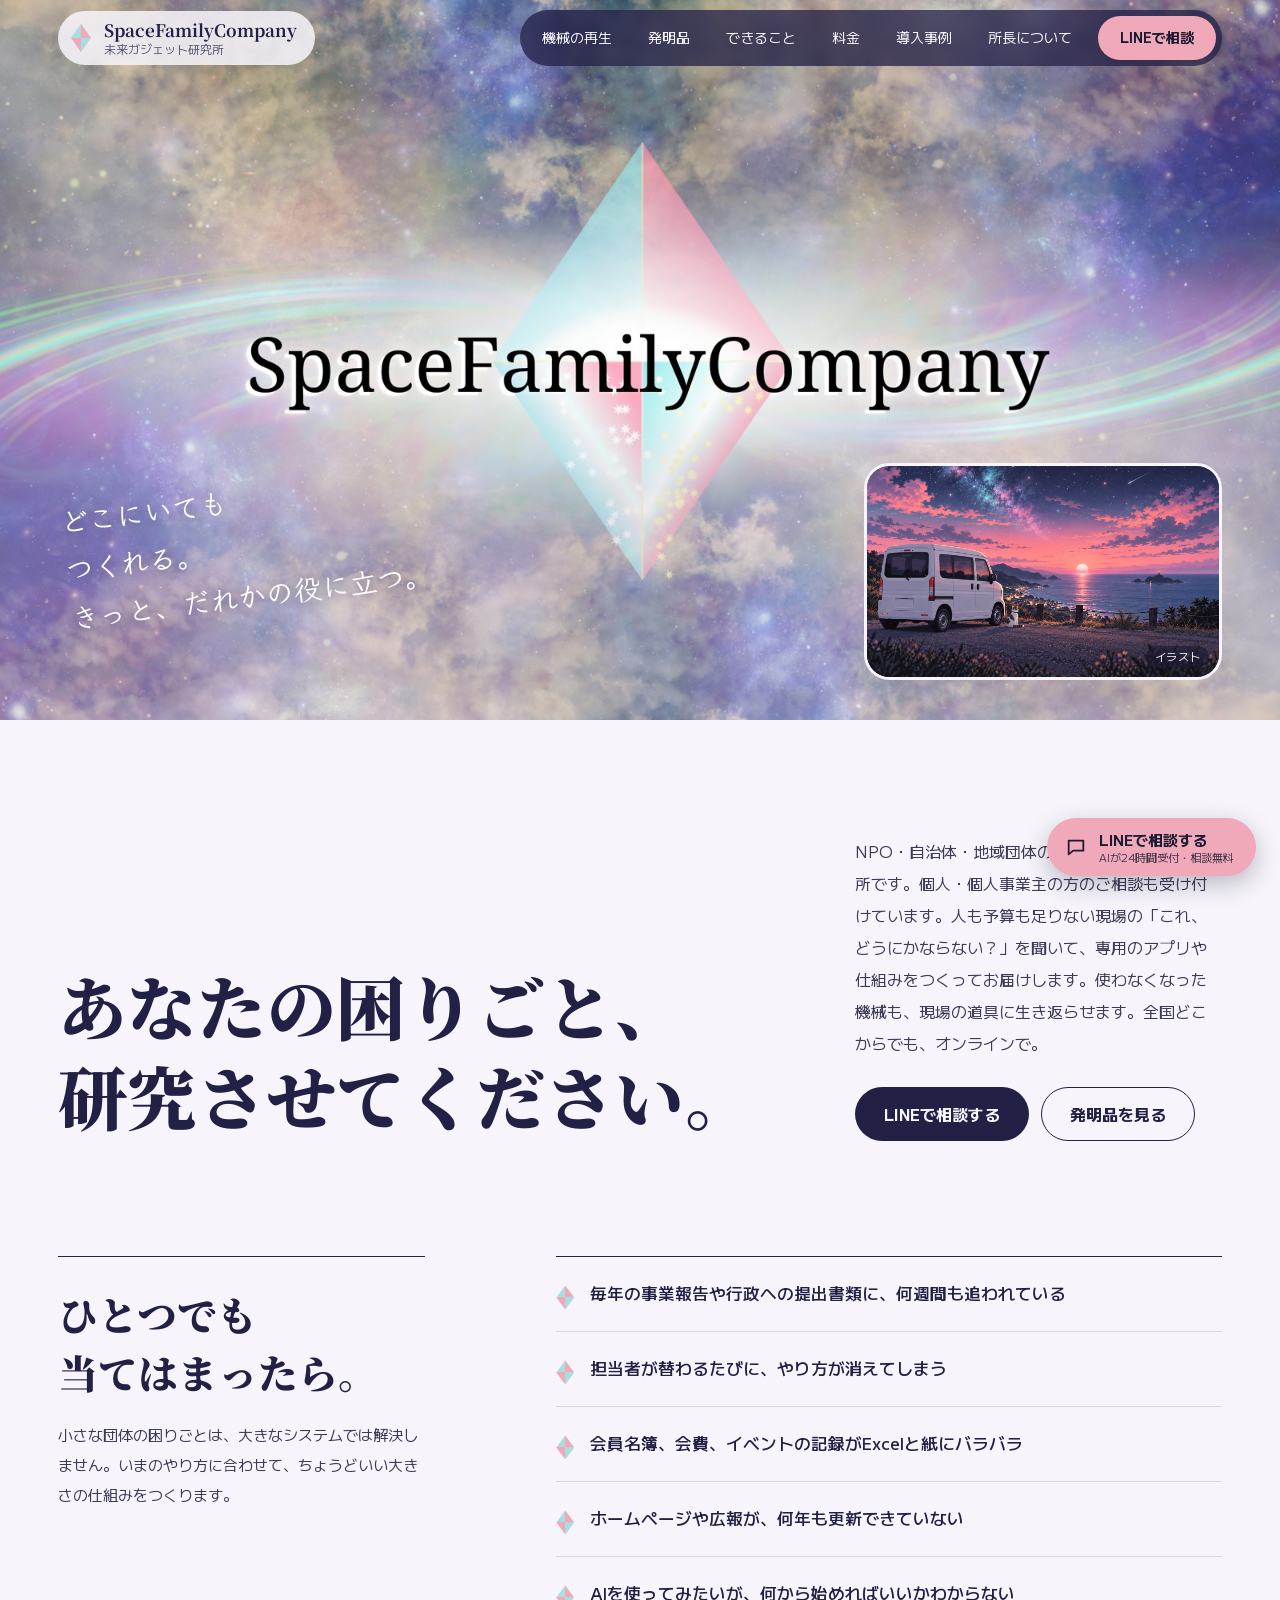
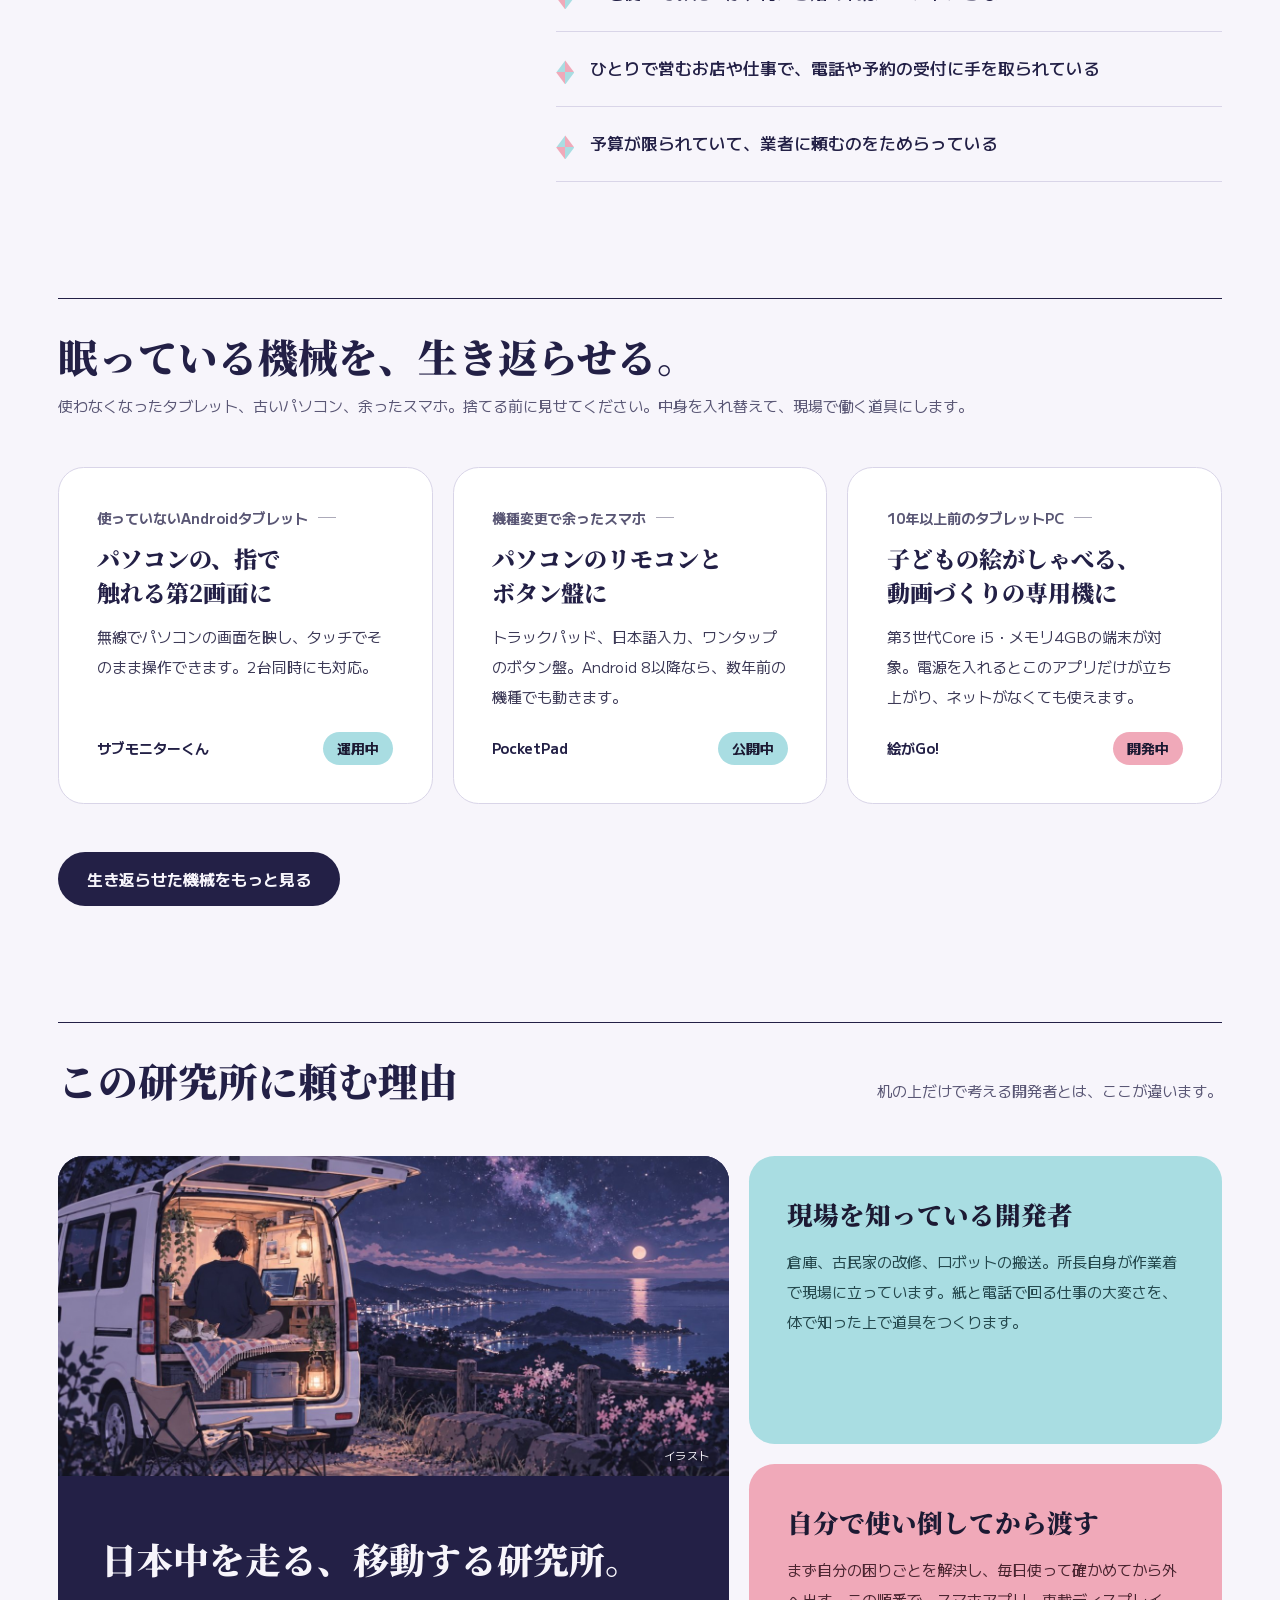
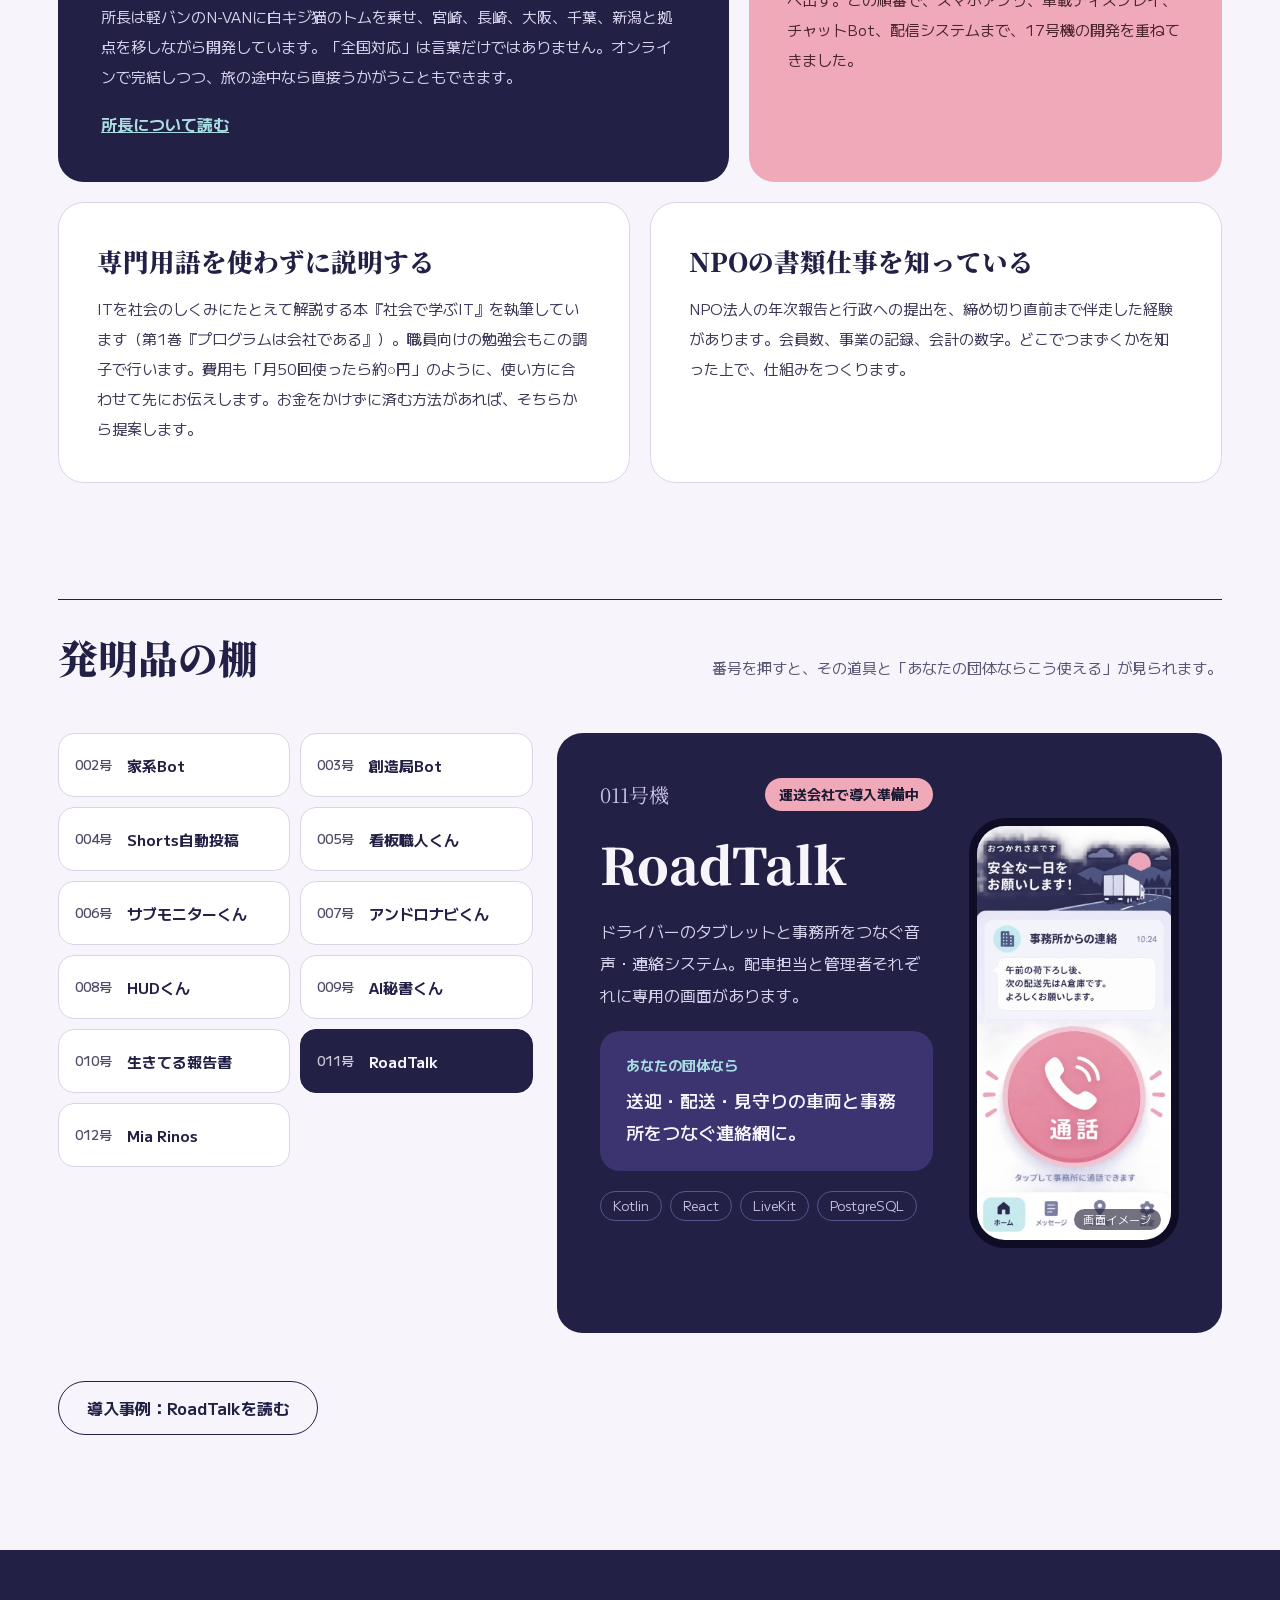
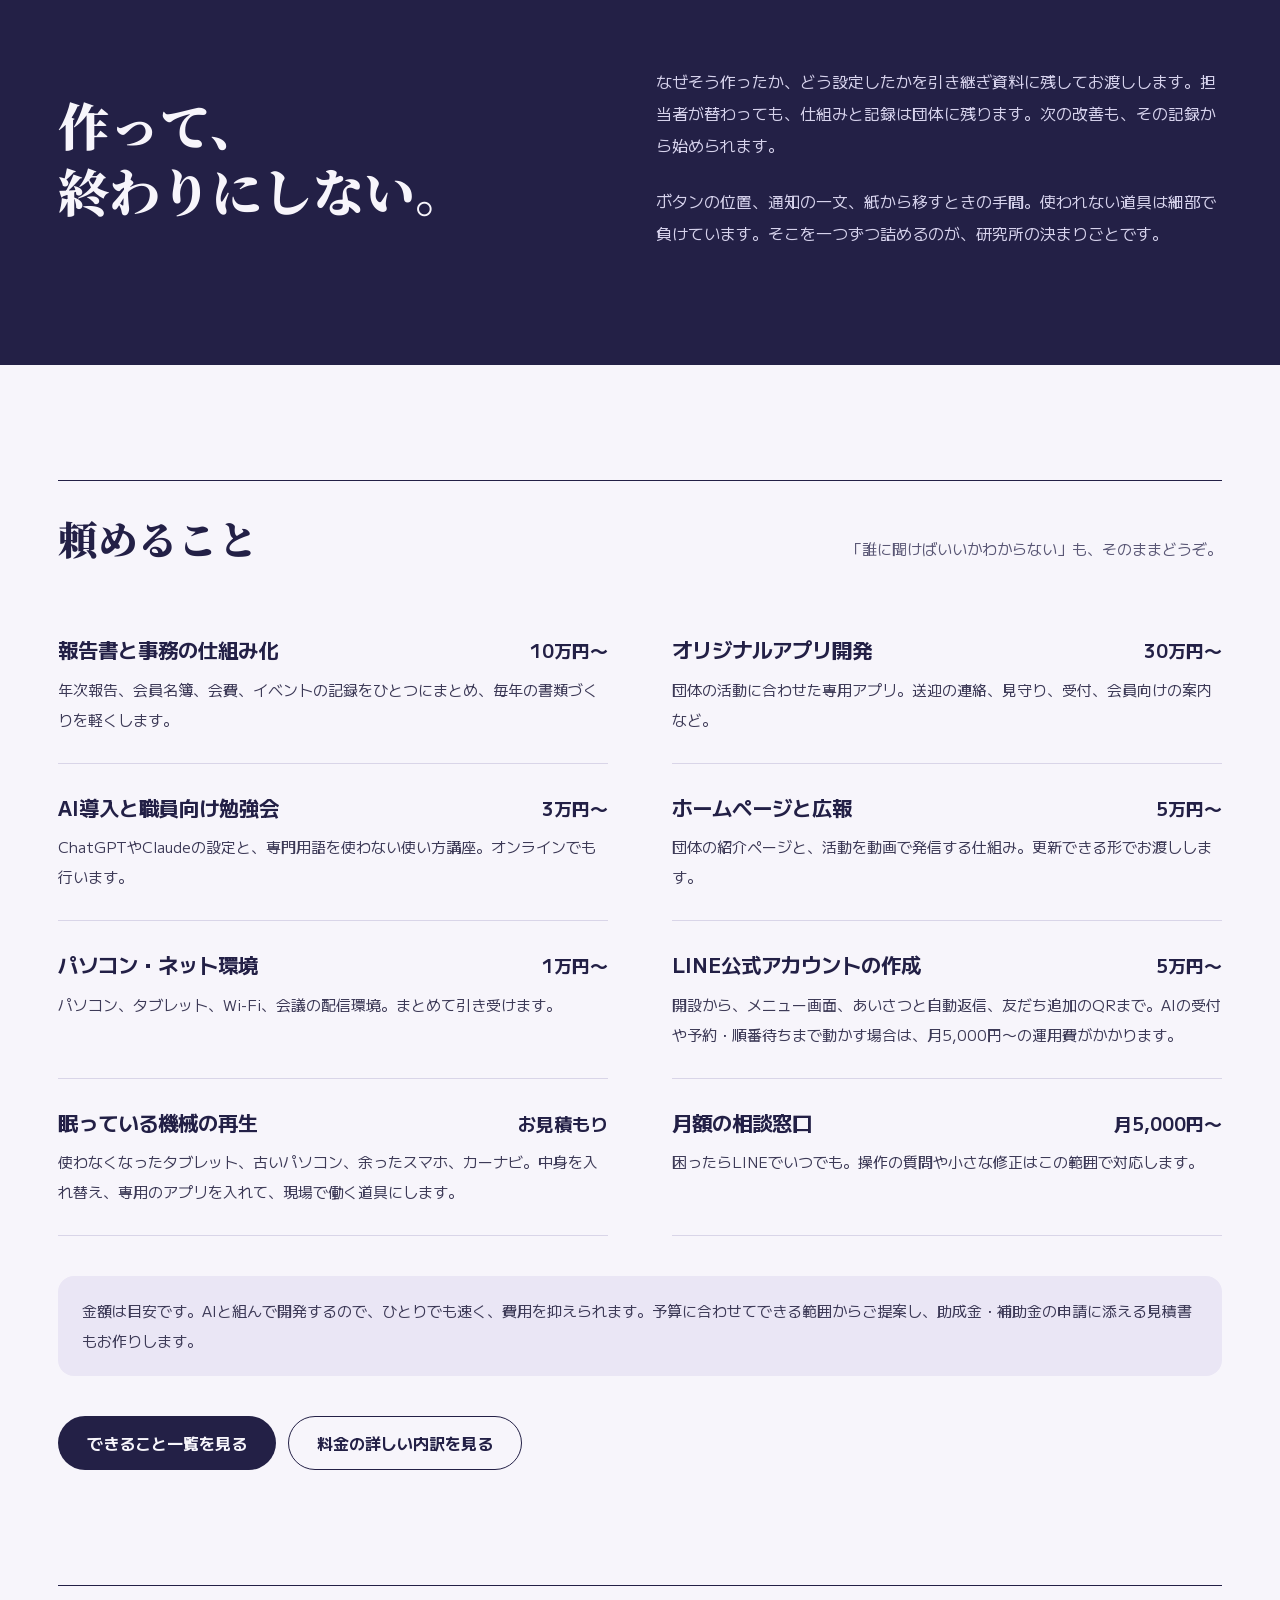
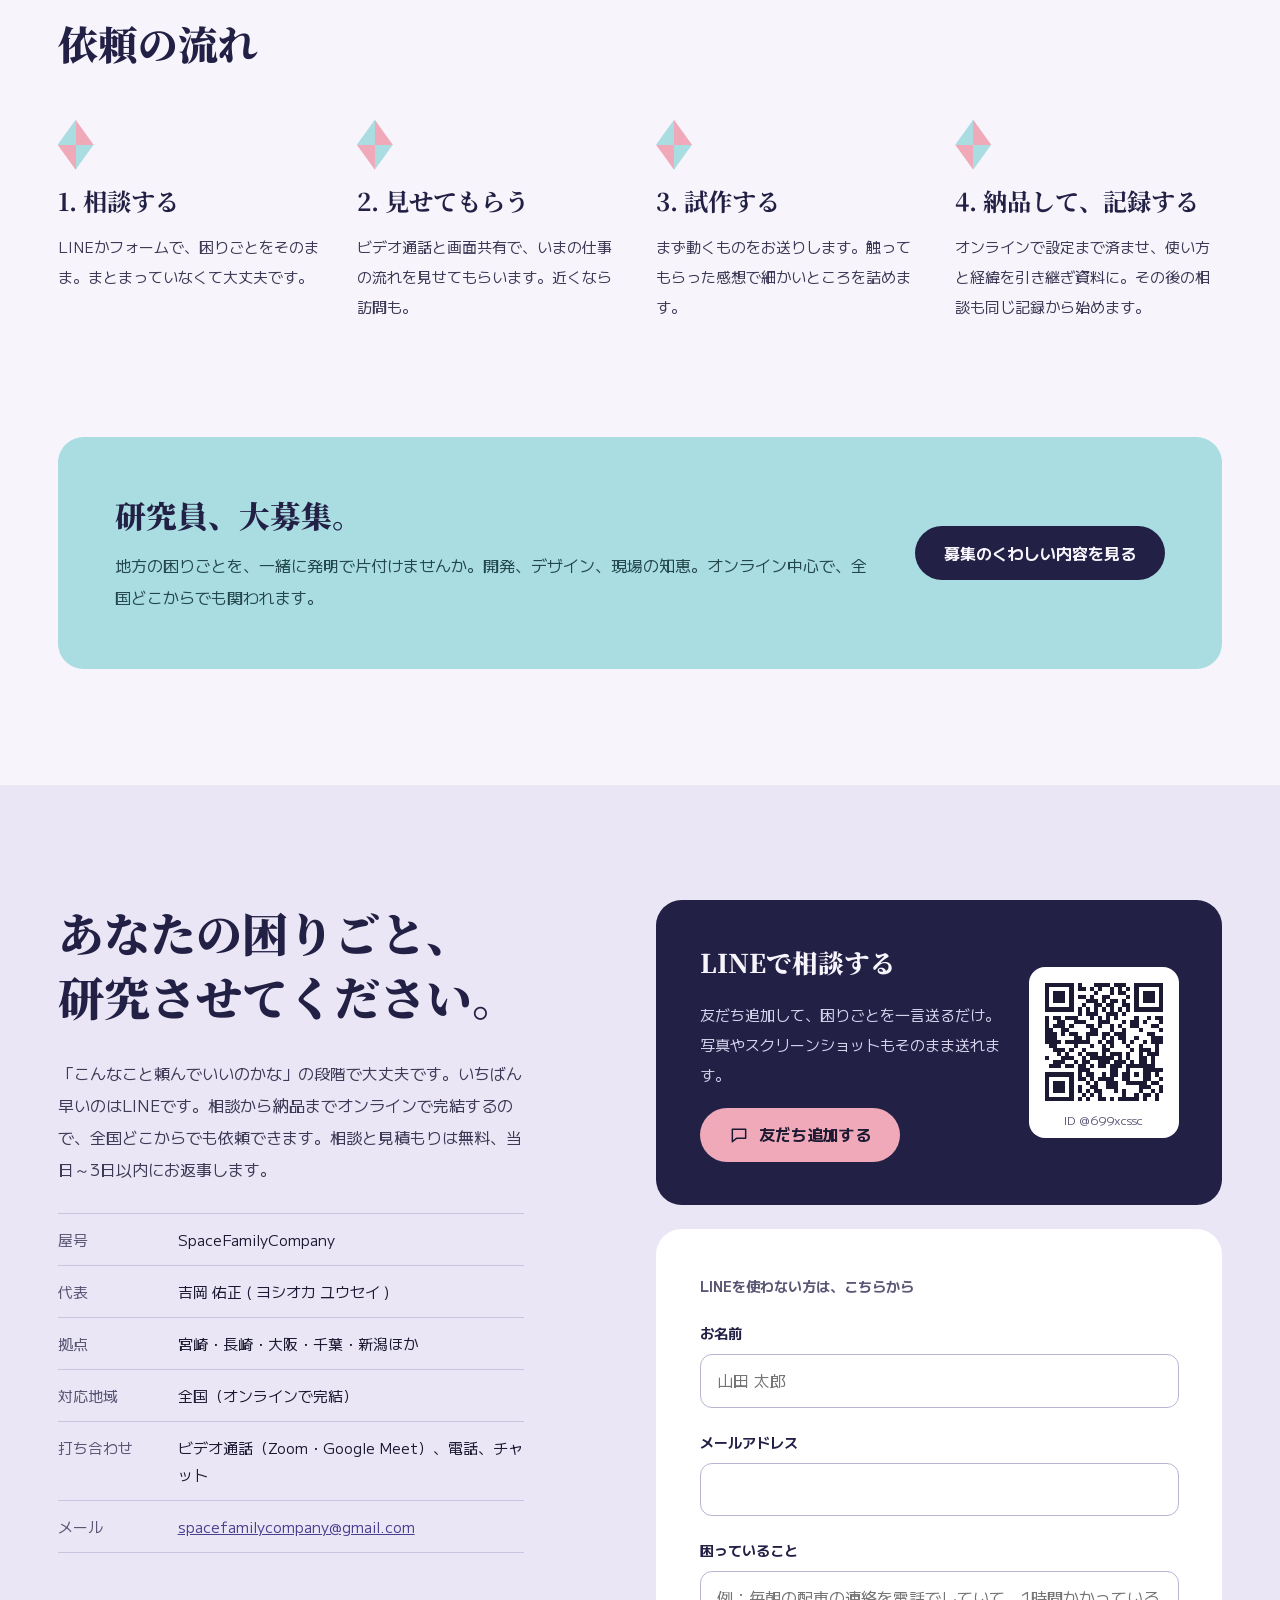
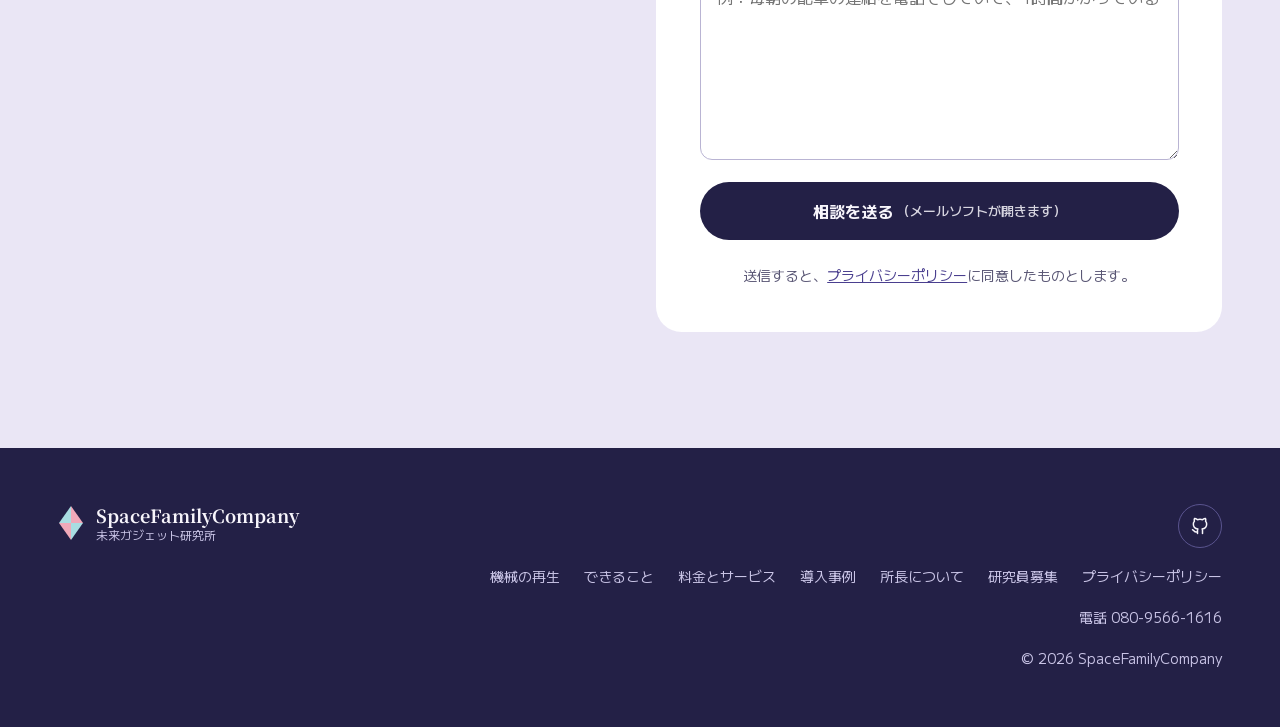
==== commit 4d031c9c: "Unify the catchphrase to あなたの困りごと、研究させてください。 (#18) - index.html: hero heading and the contact headin" ====
--- a/index.html
+++ b/index.html
@@ -16,7 +16,7 @@
 <link rel="preconnect" href="https://fonts.googleapis.com">
 <link rel="preconnect" href="https://fonts.gstatic.com" crossorigin>
 <link href="https://fonts.googleapis.com/css2?family=Noto+Serif+JP:wght@500;700;900&amp;family=M+PLUS+1:wght@400;500;700&amp;family=Klee+One:wght@600&amp;display=swap" rel="stylesheet">
-<link rel="stylesheet" href="assets/site.css?v=5">
+<link rel="stylesheet" href="assets/site.css?v=6">
 </head>
 <body>
 <a class="skip" href="#main">本文へ移動</a>
@@ -42,7 +42,7 @@
 
 <!-- ひとことで何者か -->
 <section class="sec--pad"><div class="wrap grid12 align-end">
-<h1 class="t-display span-8"><span class="nw">地方の</span><span class="nw">困りごとを、</span><br><span class="nw">発明で</span><span class="nw">片付ける。</span></h1>
+<h1 class="t-display hero-title span-8"><span class="nw">あなたの</span><span class="nw">困りごと、</span><br><span class="nw-lg"><span class="nw">研究させて</span><span class="nw">ください。</span></span></h1>
 <div class="span-4 stack" style="--gap:28px">
 <p class="lead">NPO・自治体・地域団体のための、ひとりの研究所です。個人・個人事業主の方のご相談も受け付けています。人も予算も足りない現場の「これ、どうにかならない？」を聞いて、専用のアプリや仕組みをつくってお届けします。使わなくなった機械も、現場の道具に生き返らせます。全国どこからでも、オンラインで。</p>
 <div class="btns">
@@ -211,7 +211,7 @@
 <!-- 相談フォームと事業者情報 -->
 <section class="sec--pad sec--lilac" id="contact"><div class="wrap grid12">
 <div class="span-5 stack" style="--gap:28px">
-<h2 class="t-h2 contact-title">その困りごと、<br>研究させてください。</h2>
+<h2 class="t-h2 contact-title">あなたの困りごと、<br>研究させてください。</h2>
 <p class="lead">「こんなこと頼んでいいのかな」の段階で大丈夫です。いちばん早いのはLINEです。相談から納品までオンラインで完結するので、全国どこからでも依頼できます。相談と見積もりは無料、当日～3日以内にお返事します。</p>
 <dl class="facts">
 <dt>屋号</dt><dd>SpaceFamilyCompany</dd>
--- a/assets/site.css
+++ b/assets/site.css
@@ -424,6 +424,7 @@
 
 /* ---------- 研究員募集 ---------- */
 .recruit-hero .t-display{color:var(--paper)}
+@media (min-width:960px){.hero-title{font-size:clamp(40px,5.4vw,80px)}.nw-lg{white-space:nowrap}}
 .recruit-hero .hand{font-family:var(--hand);font-weight:600;font-size:clamp(20px,2vw,26px);color:var(--pink);transform:rotate(-4deg);transform-origin:left;display:inline-block}
 .recruit-hero .lead{color:var(--on-ink)}
 .who-list{margin:0;padding:0;list-style:none;display:grid;grid-template-columns:minmax(0,1fr);gap:16px}
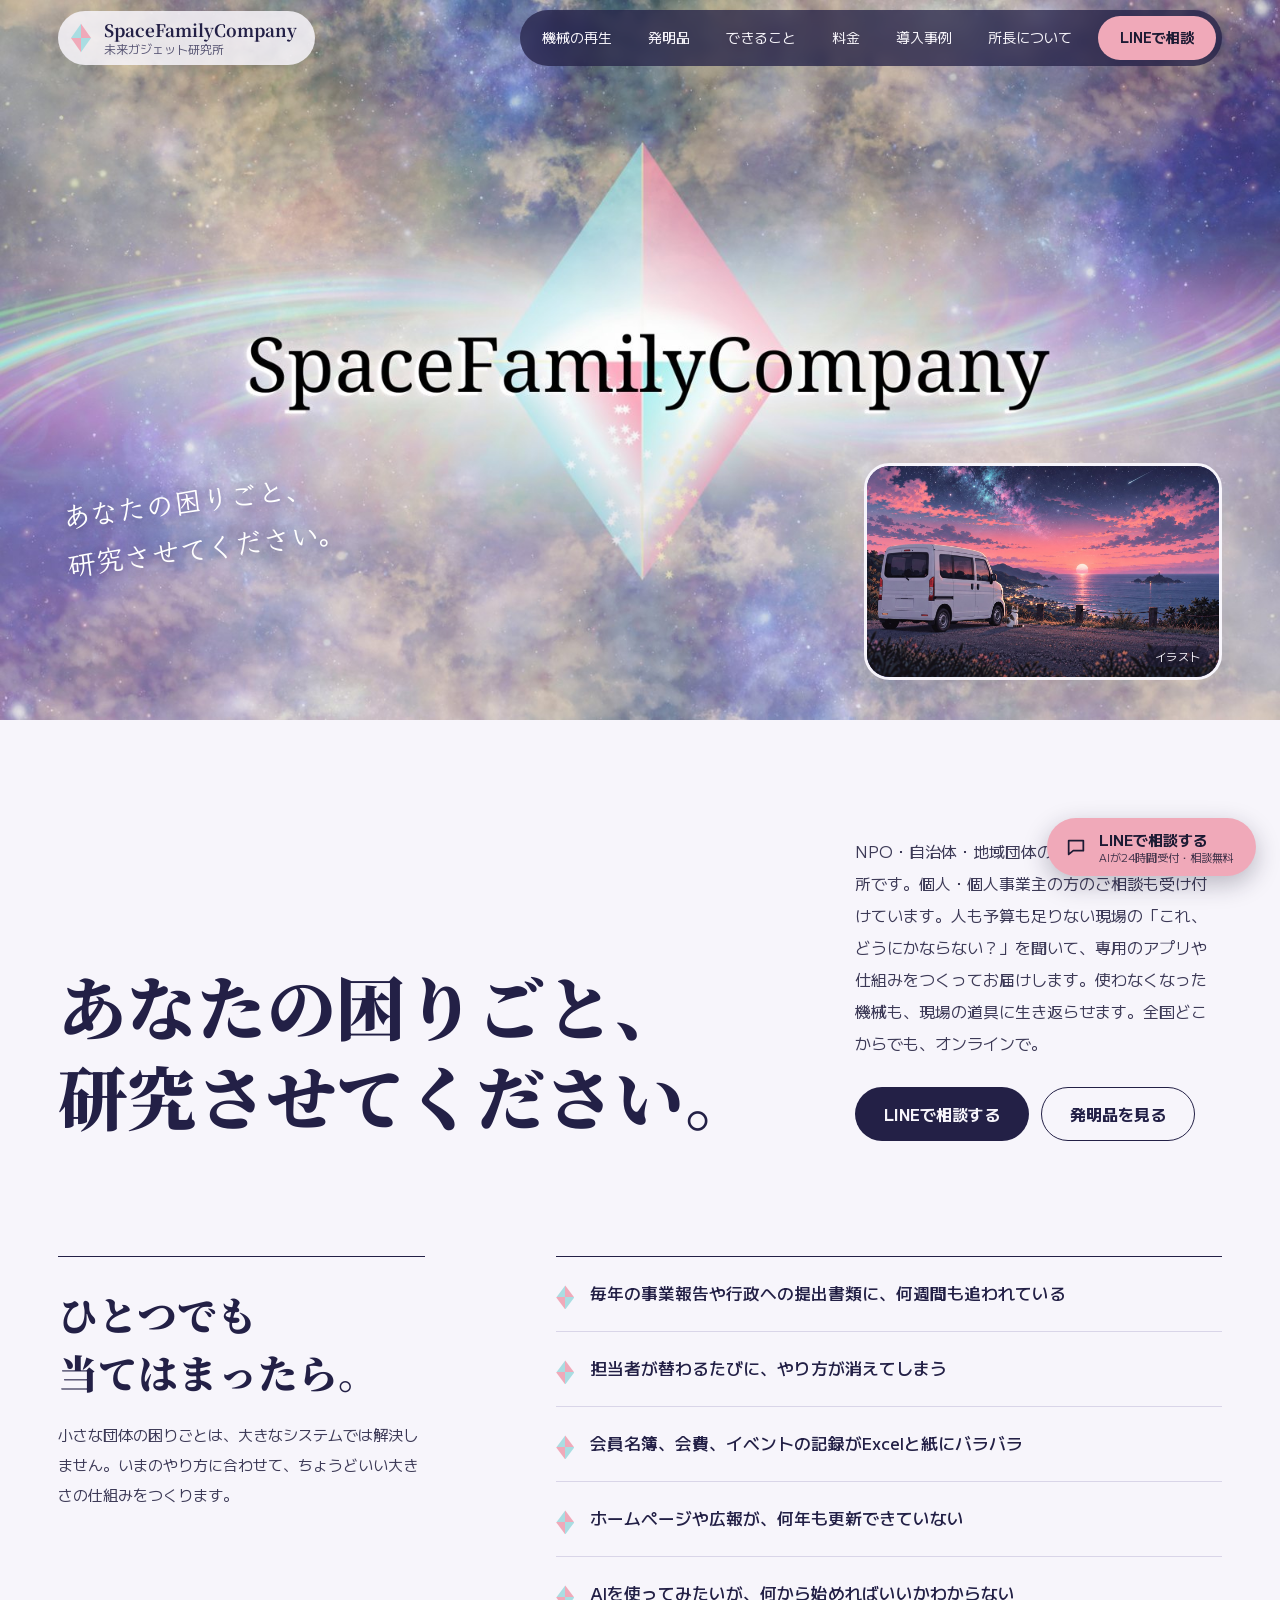
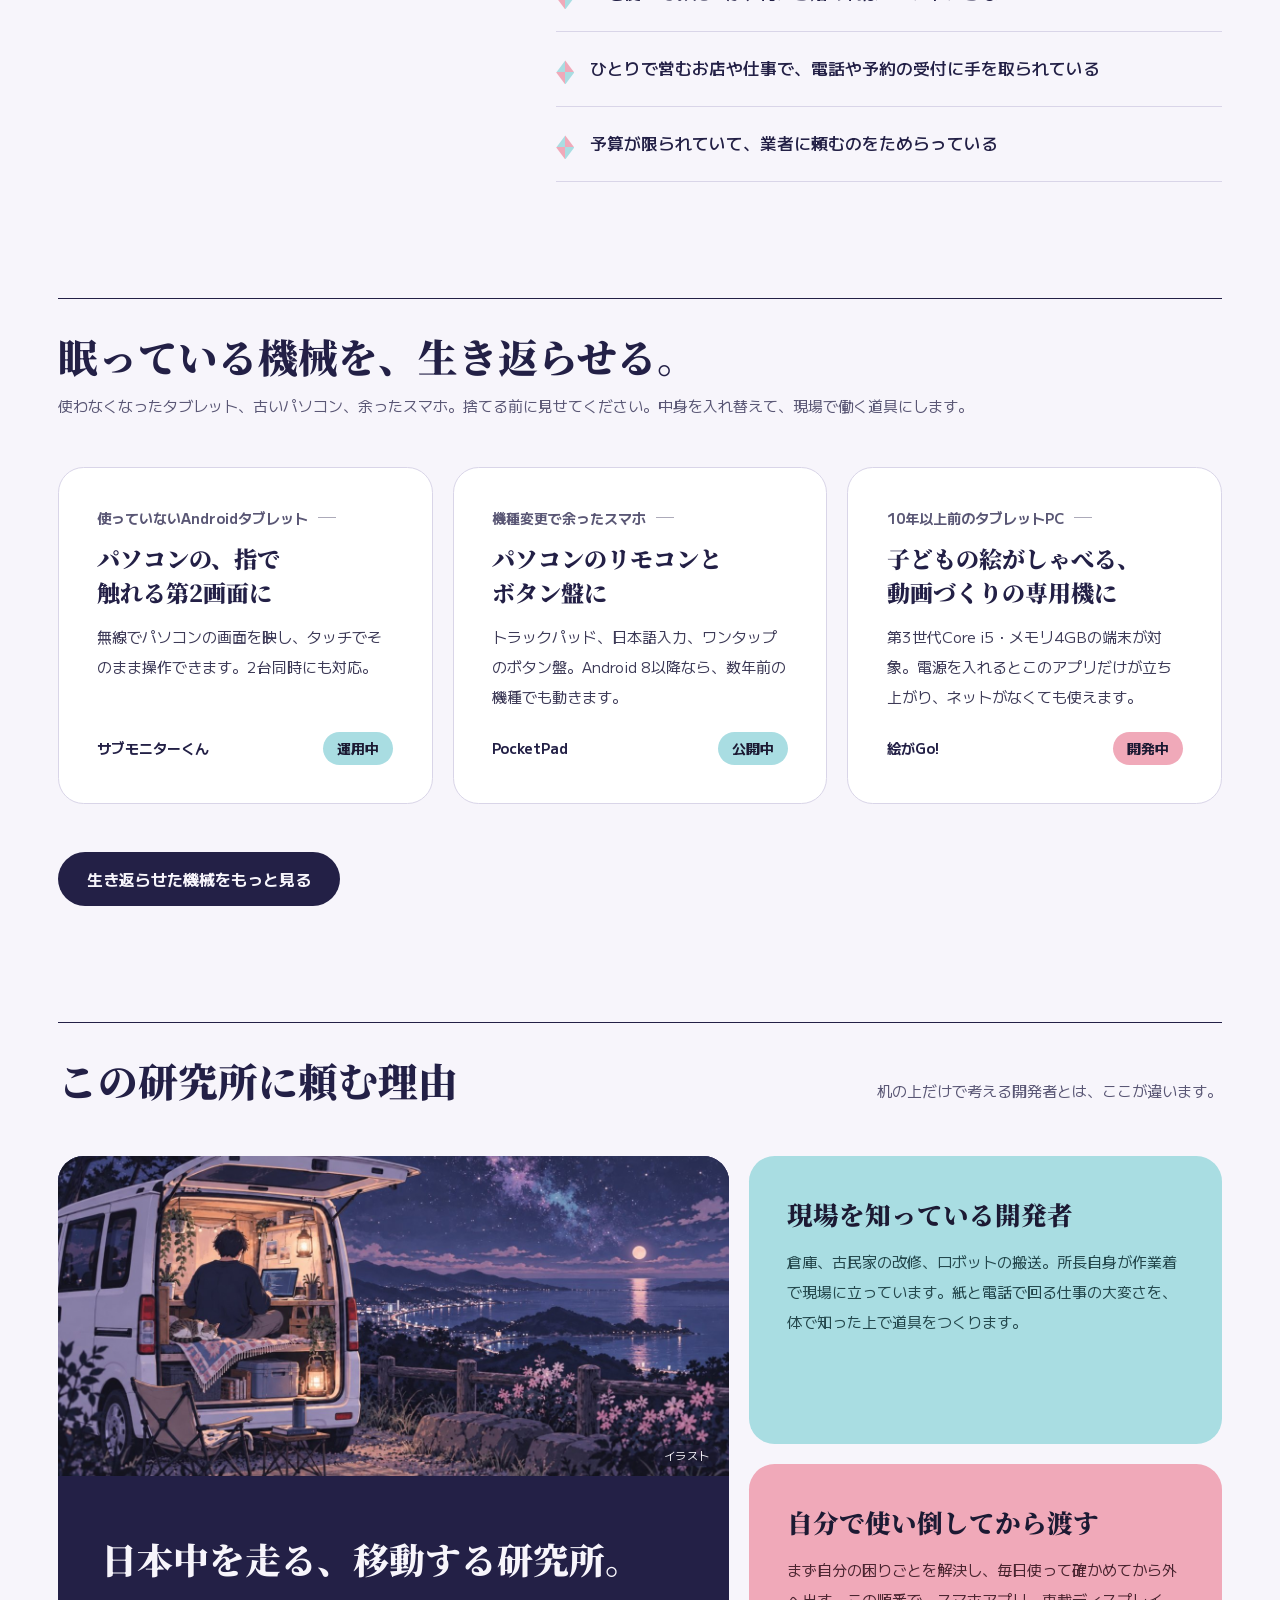
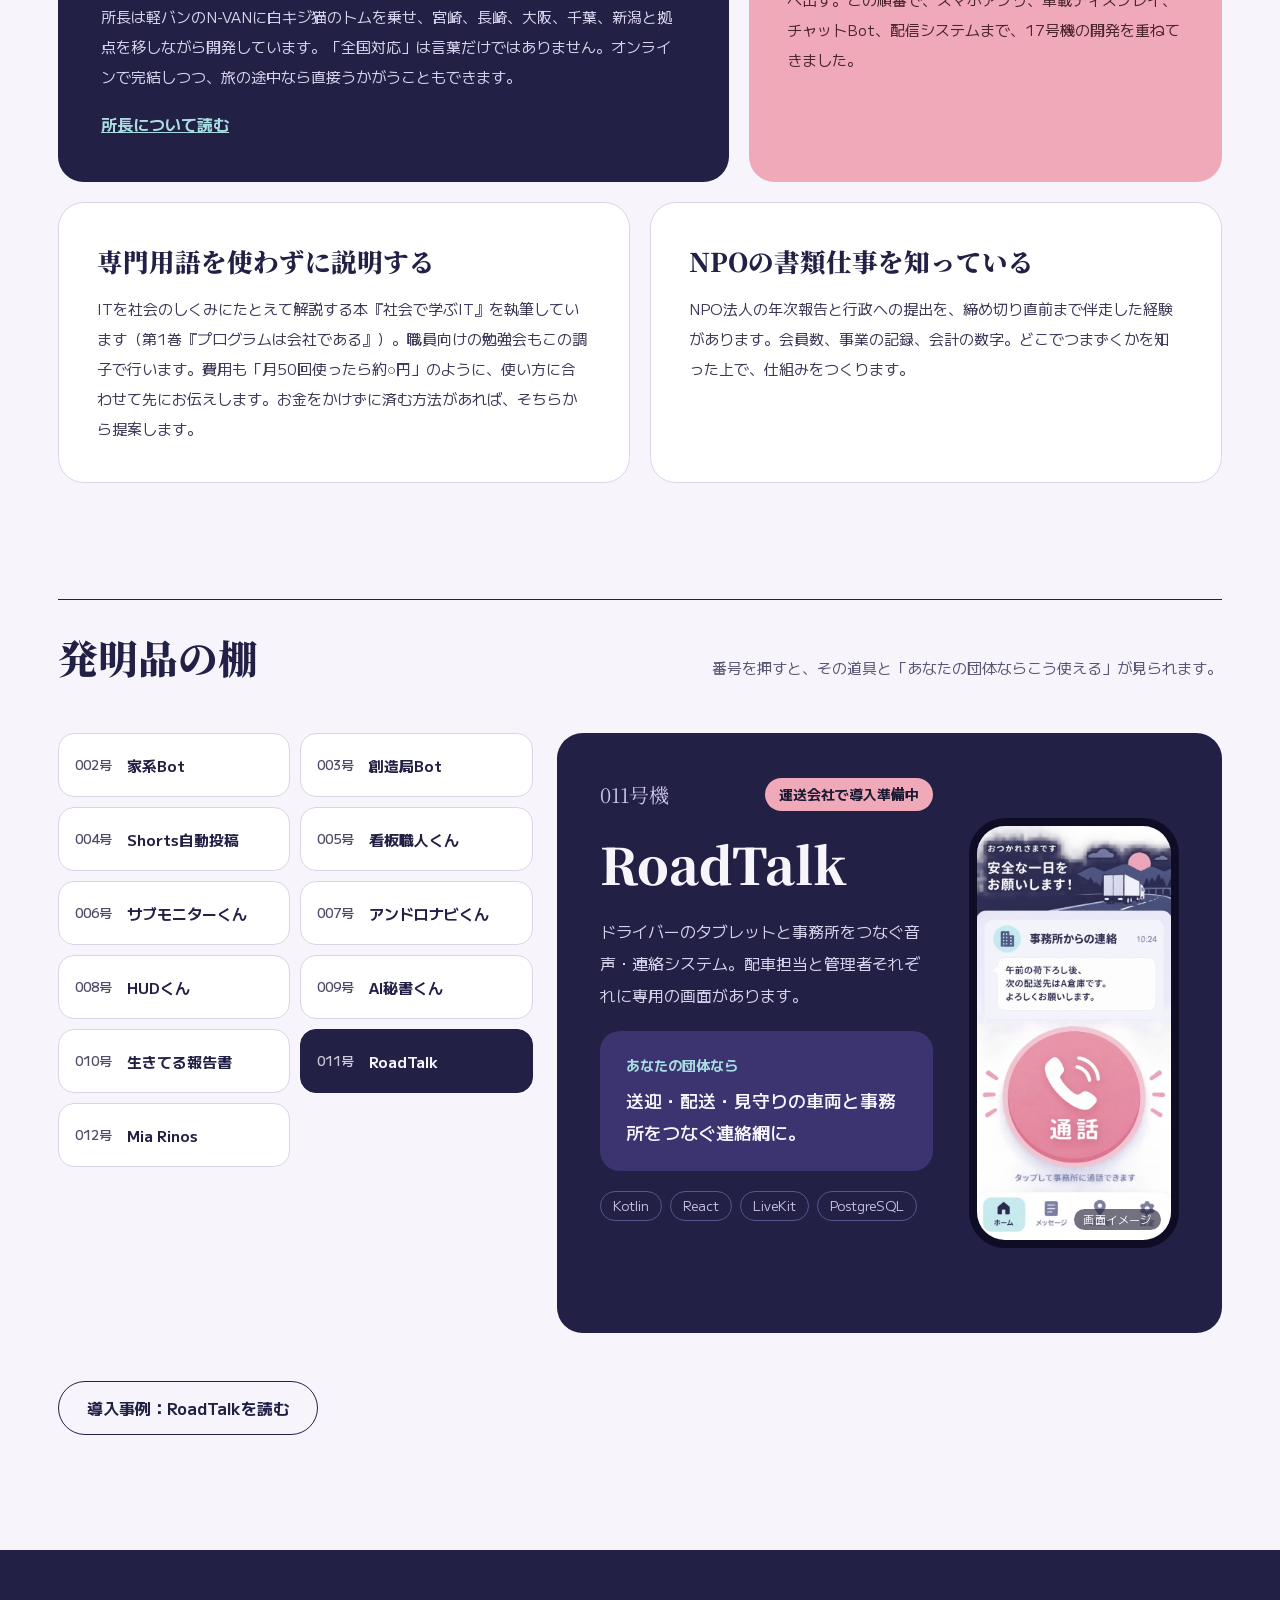
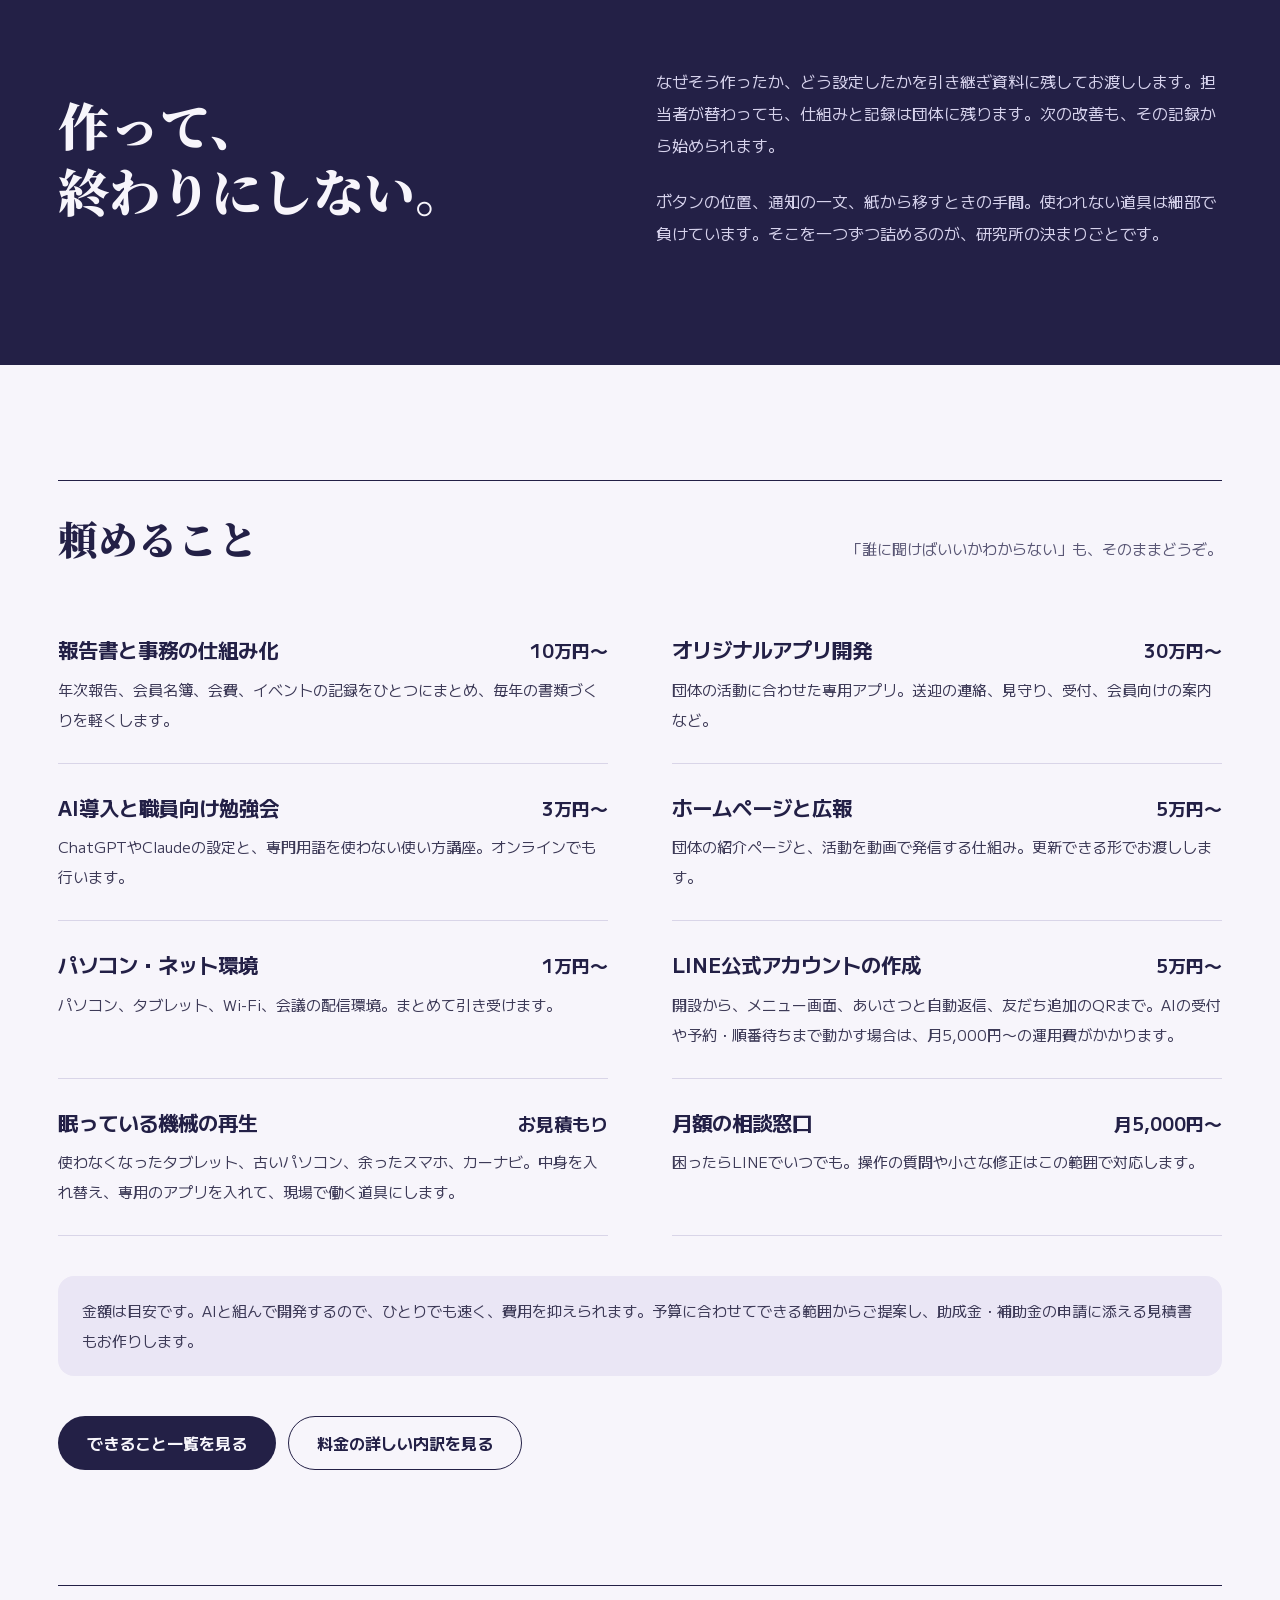
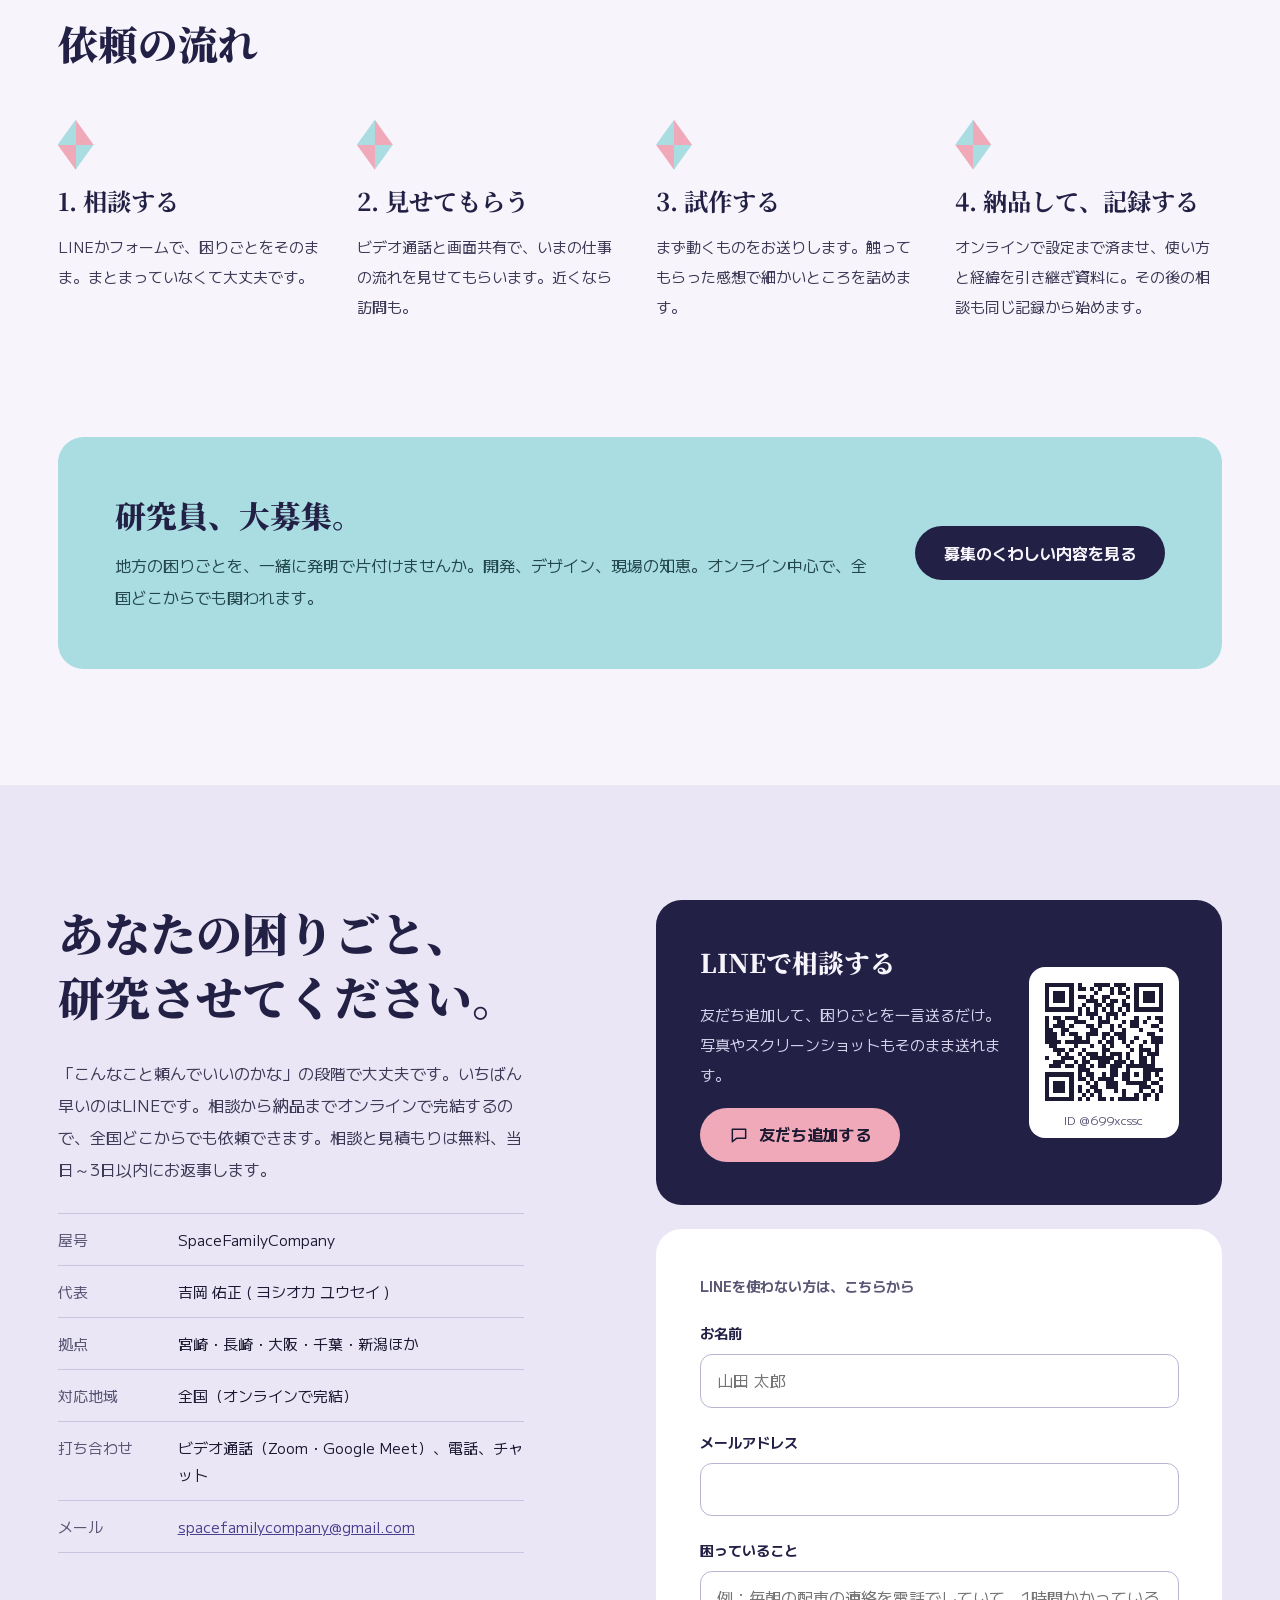
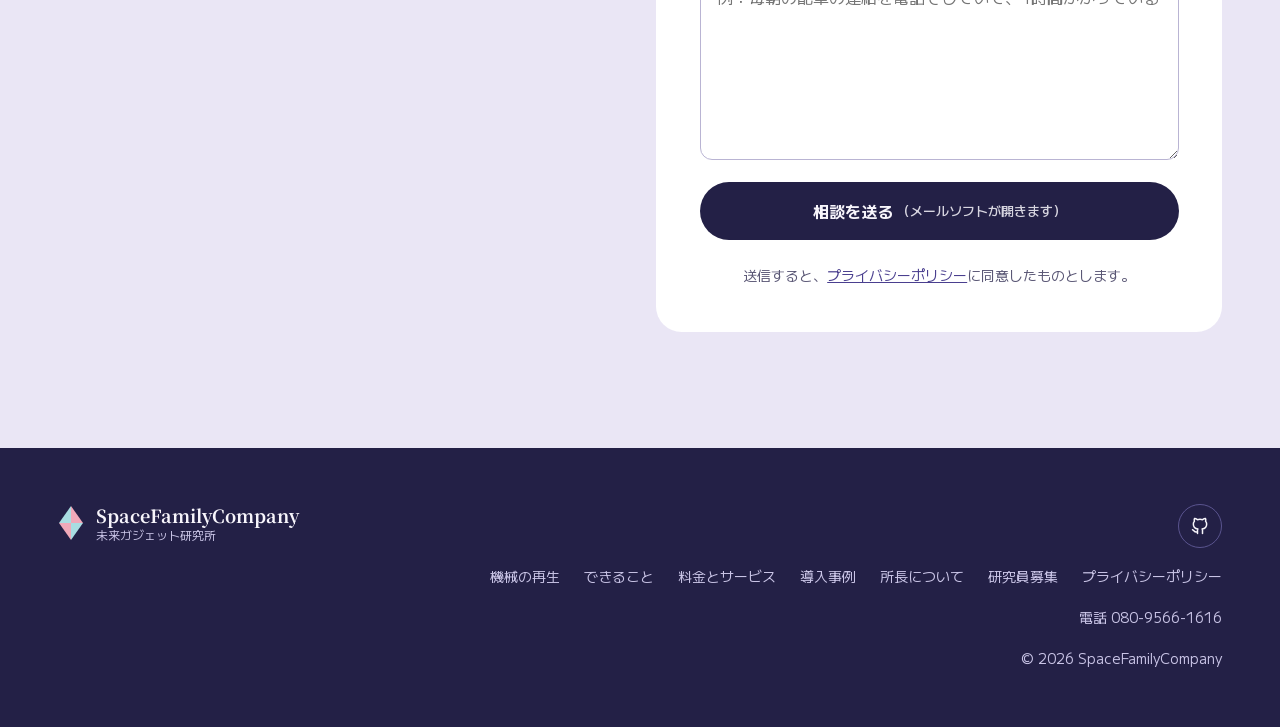
==== commit 68711ae3: "Replace hero copy with the catchphrase Replace 'どこにいても つくれる。きっと、だれかの役に立つ。' with 'あなたの困りごと、研究させてください。" ====
--- a/index.html
+++ b/index.html
@@ -33,7 +33,7 @@
 </div></header>
 <div class="hero-art">
 <img src="assets/logo.jpg" width="1600" height="900" alt="SpaceFamilyCompany のロゴ。星雲を背景に、水色と桃色の菱形が輝いている">
-<p class="hero-copy">どこにいても<br>つくれる。<br>きっと、だれかの役に立つ。</p>
+<p class="hero-copy">あなたの困りごと、<br>研究させてください。</p>
 <div class="photo hero-photo has-img"><img src="assets/img/hero-nvan.jpg" width="1400" height="933" alt="夕焼けの海辺に停まった白い軽バンと、そばに座る白キジ猫のトムのイラスト" loading="lazy"><span class="tag-note">イラスト</span></div>
 </div>
 </section>
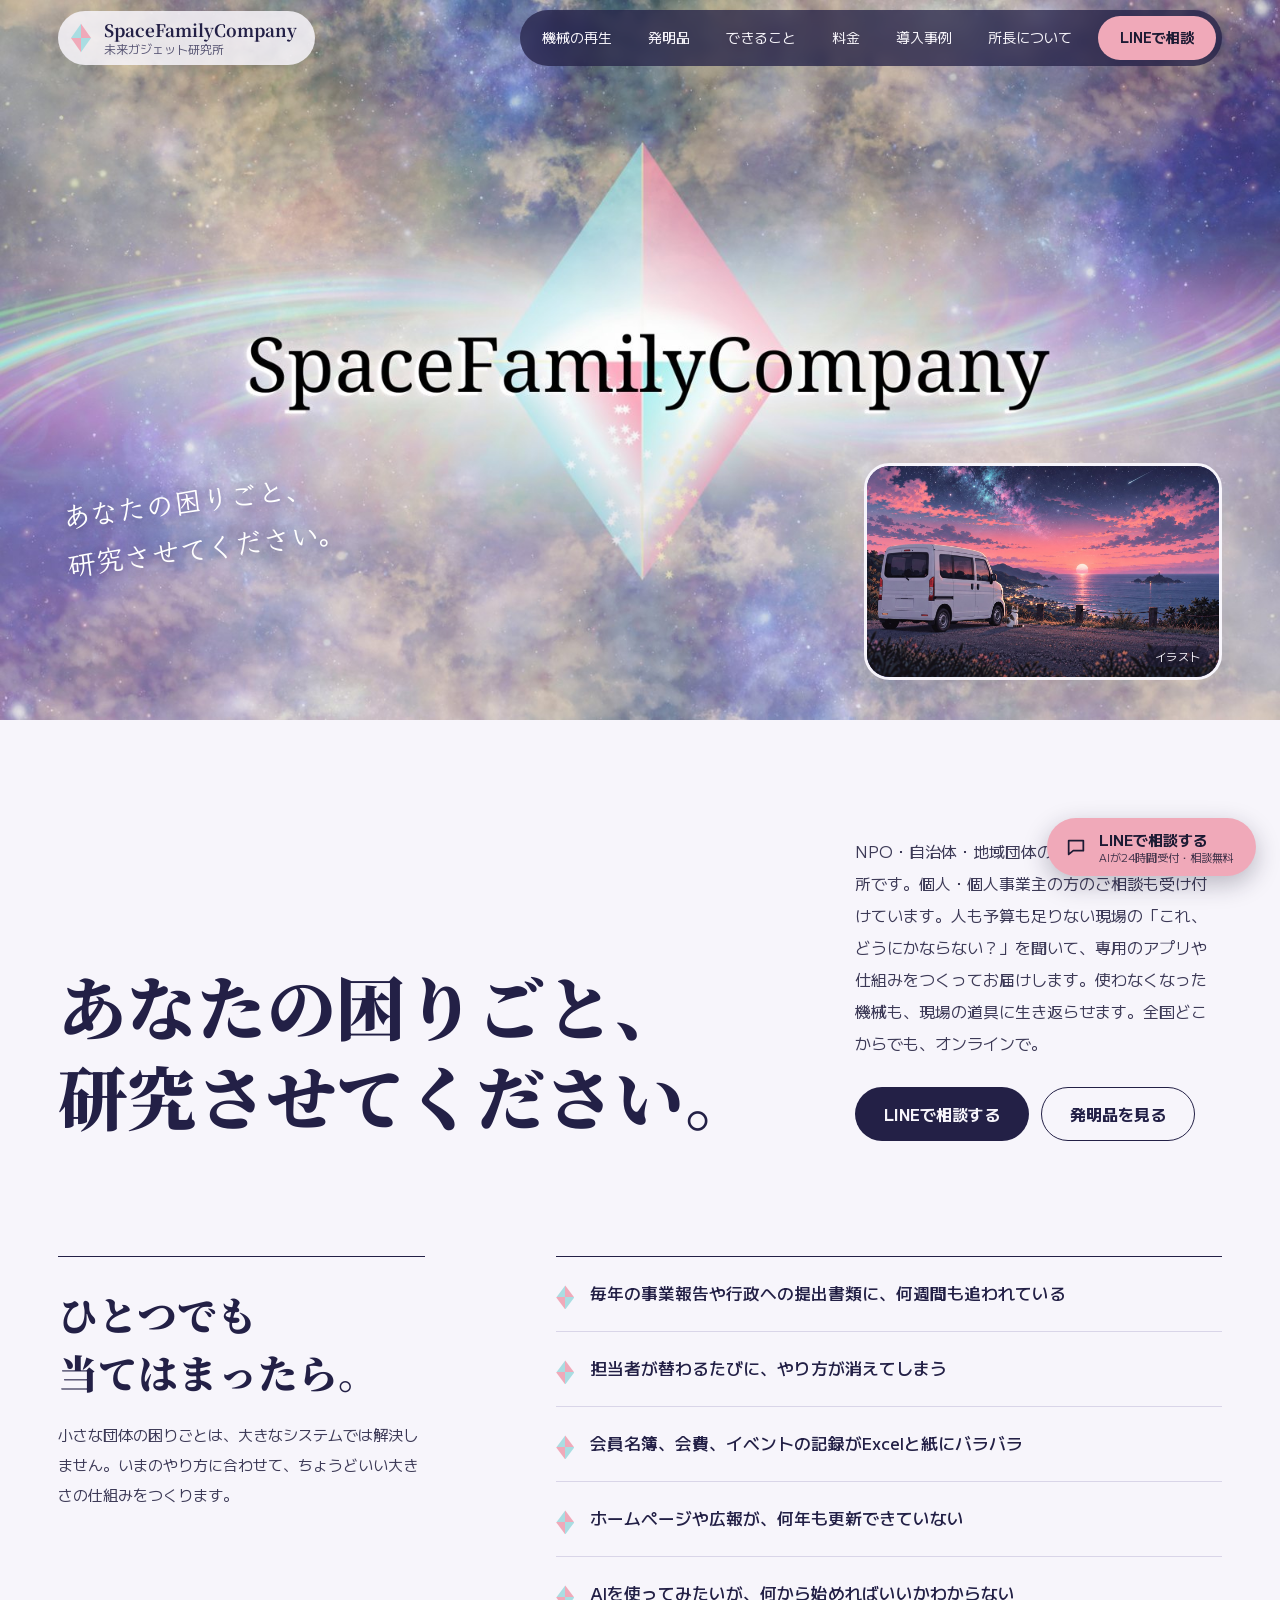
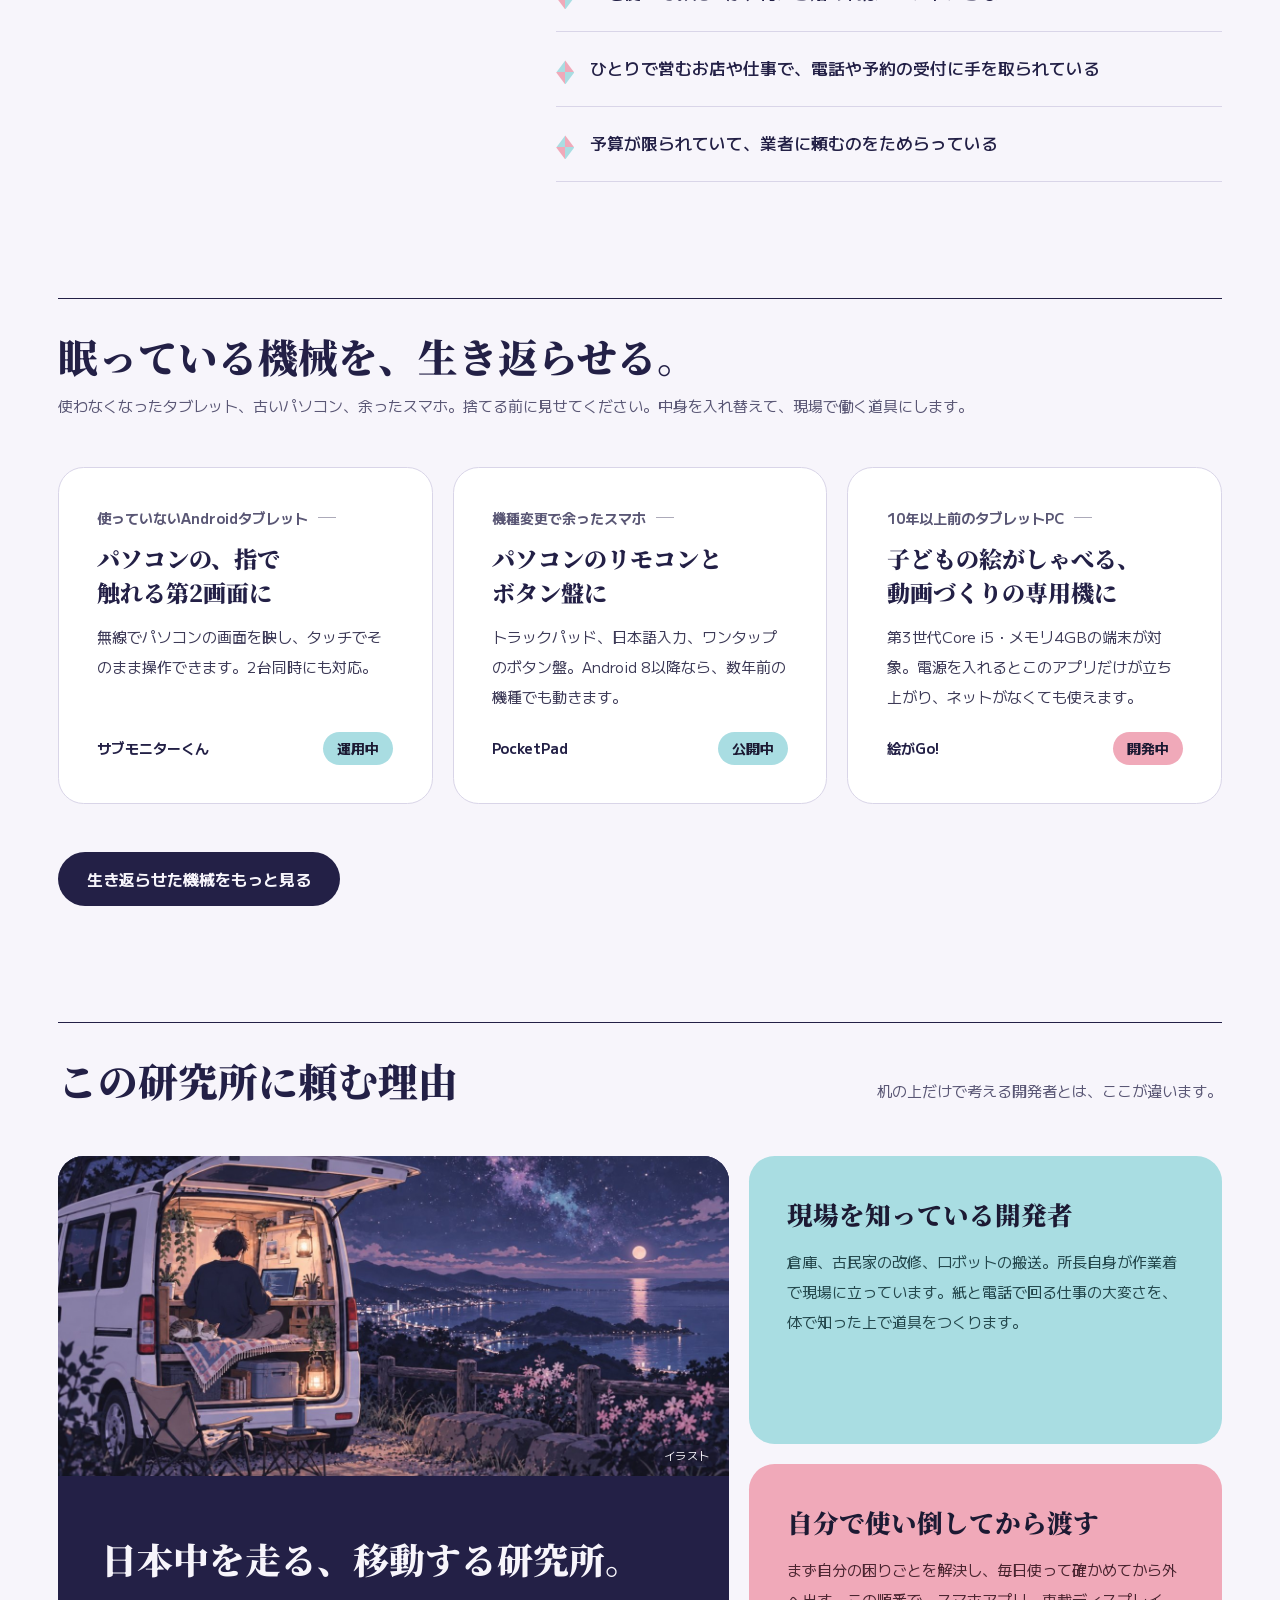
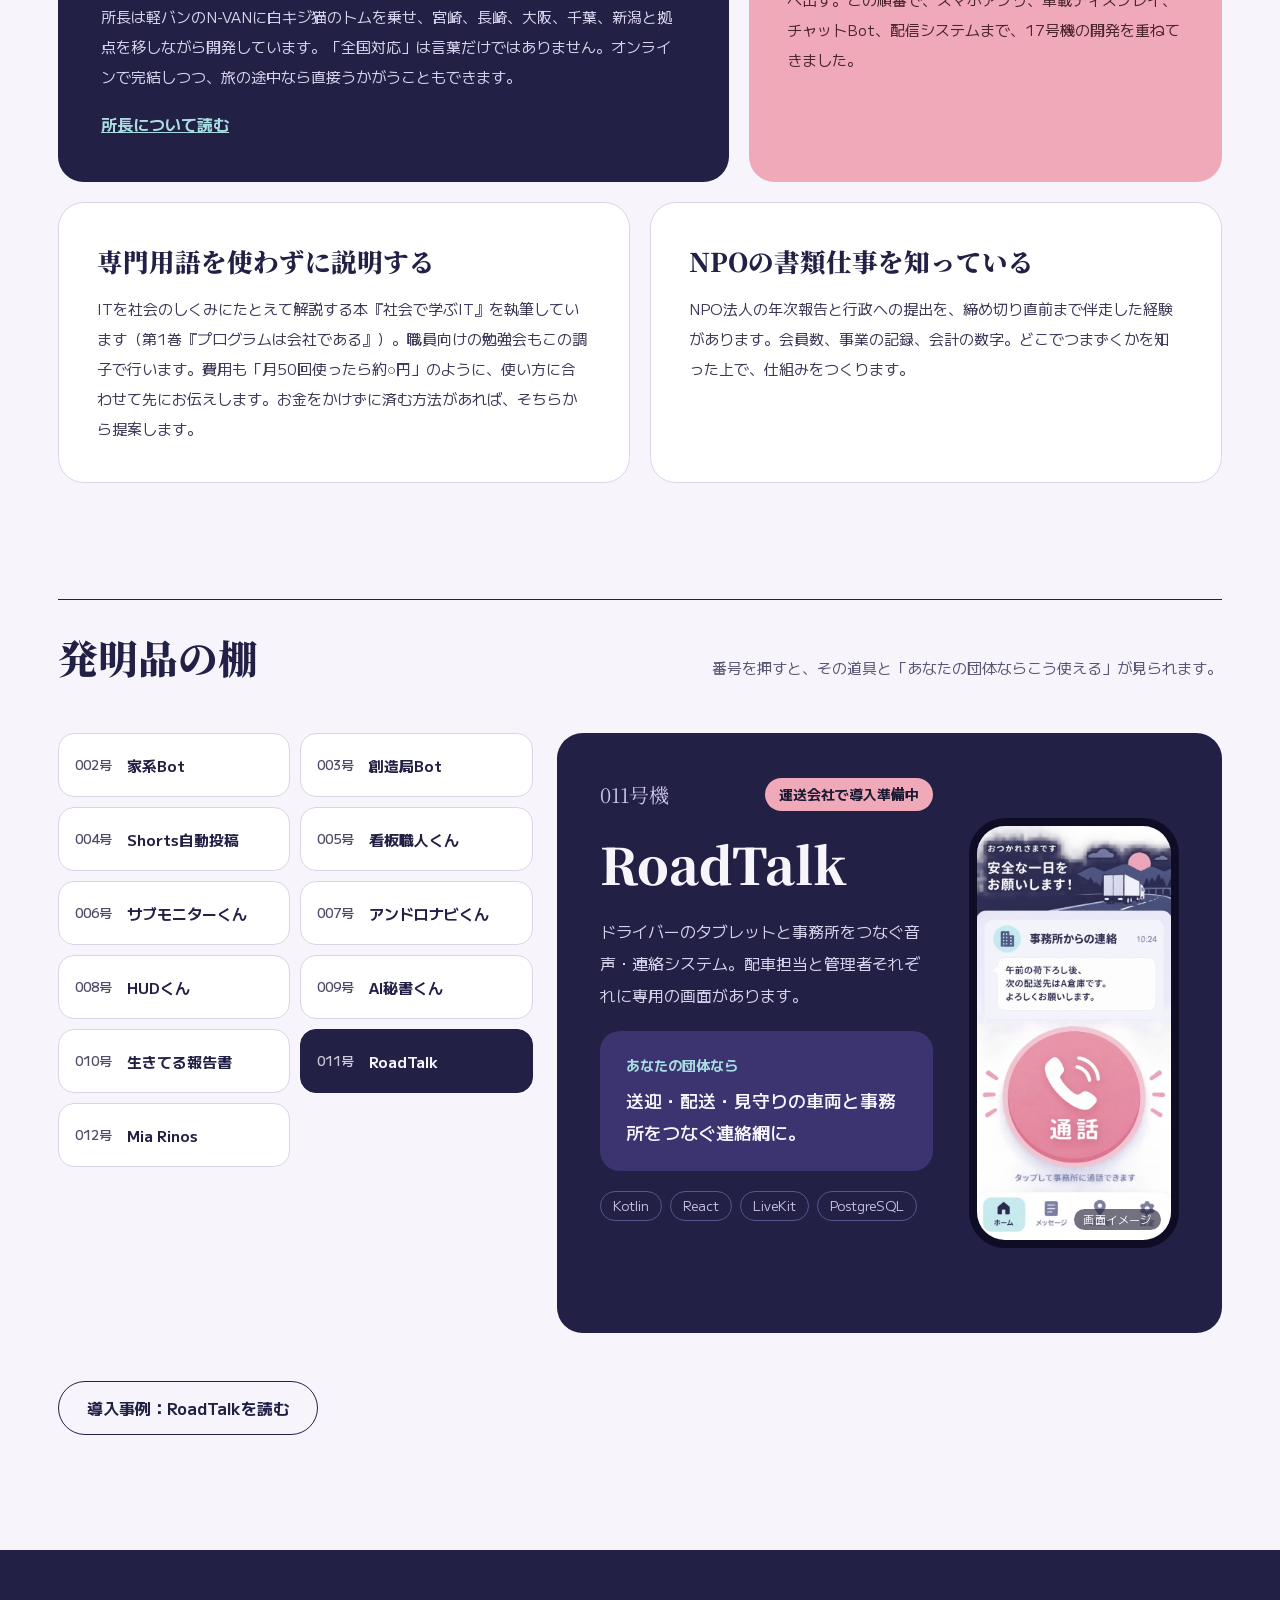
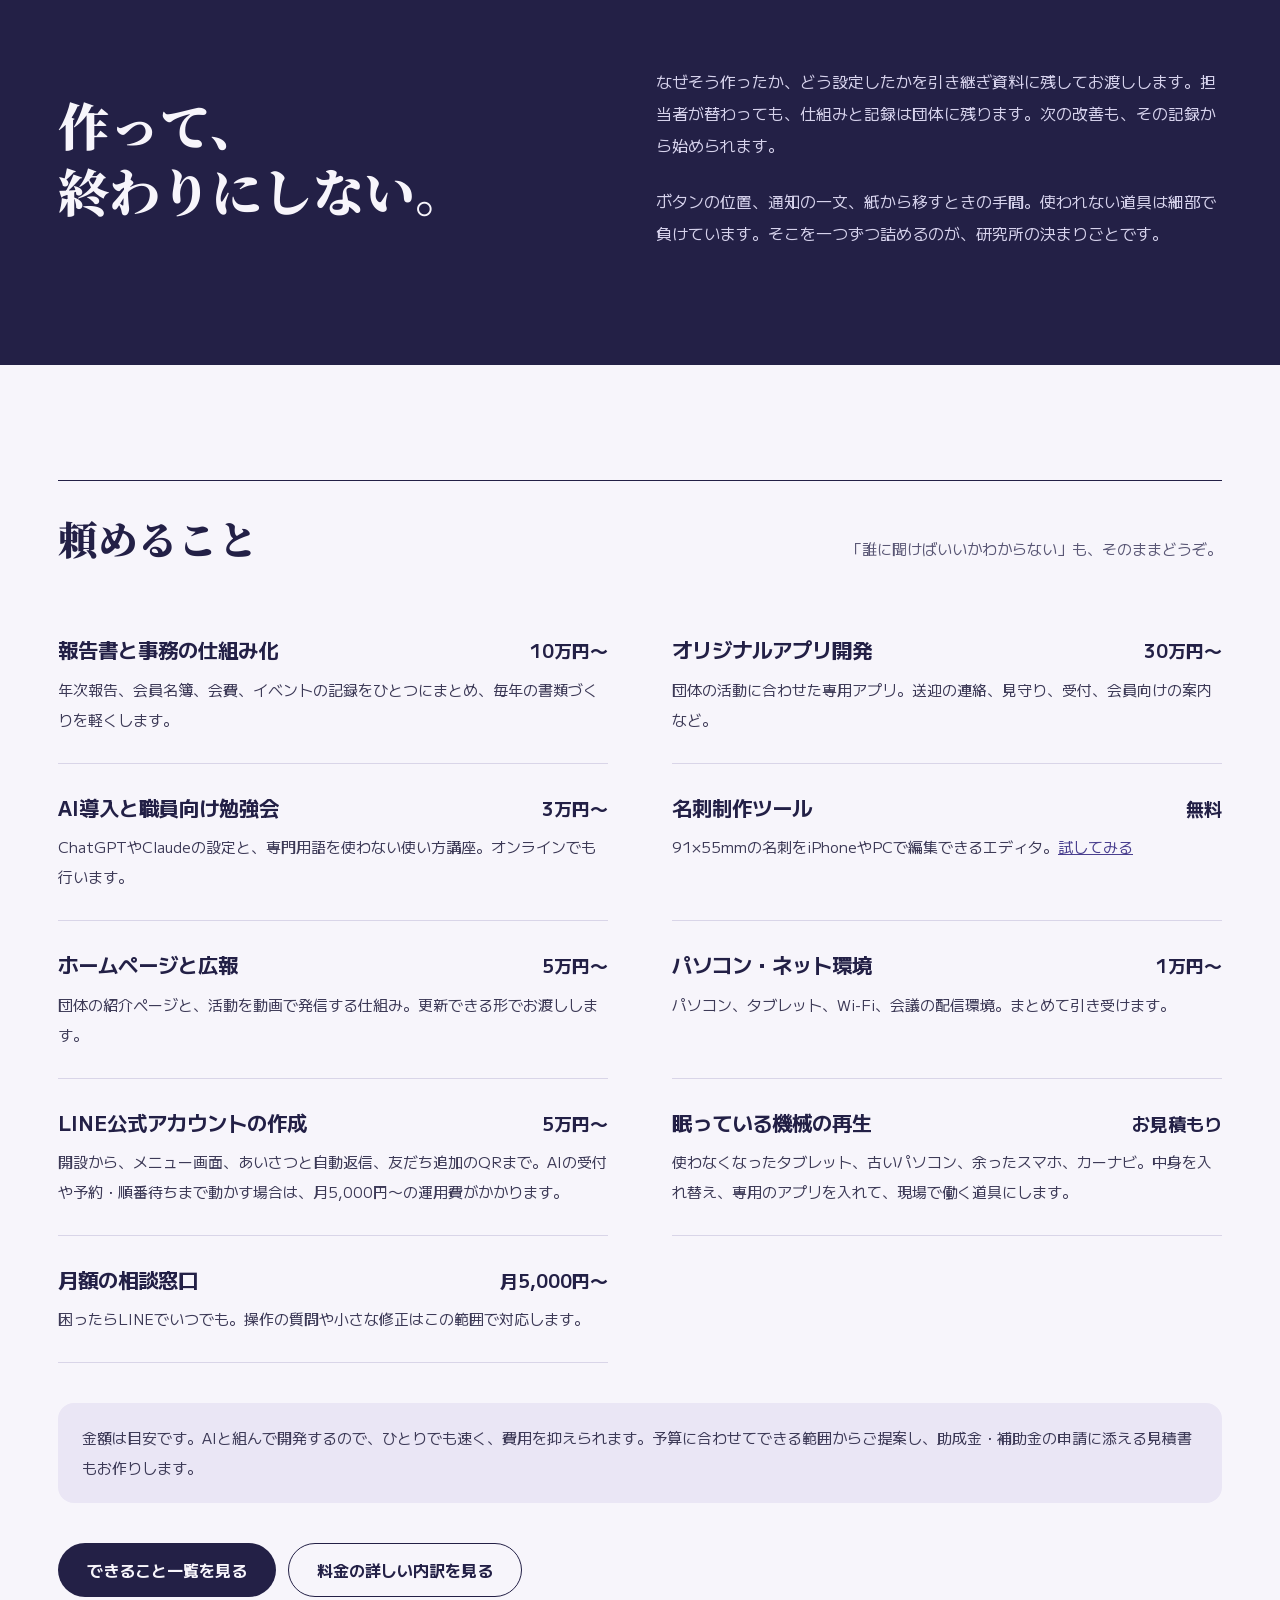
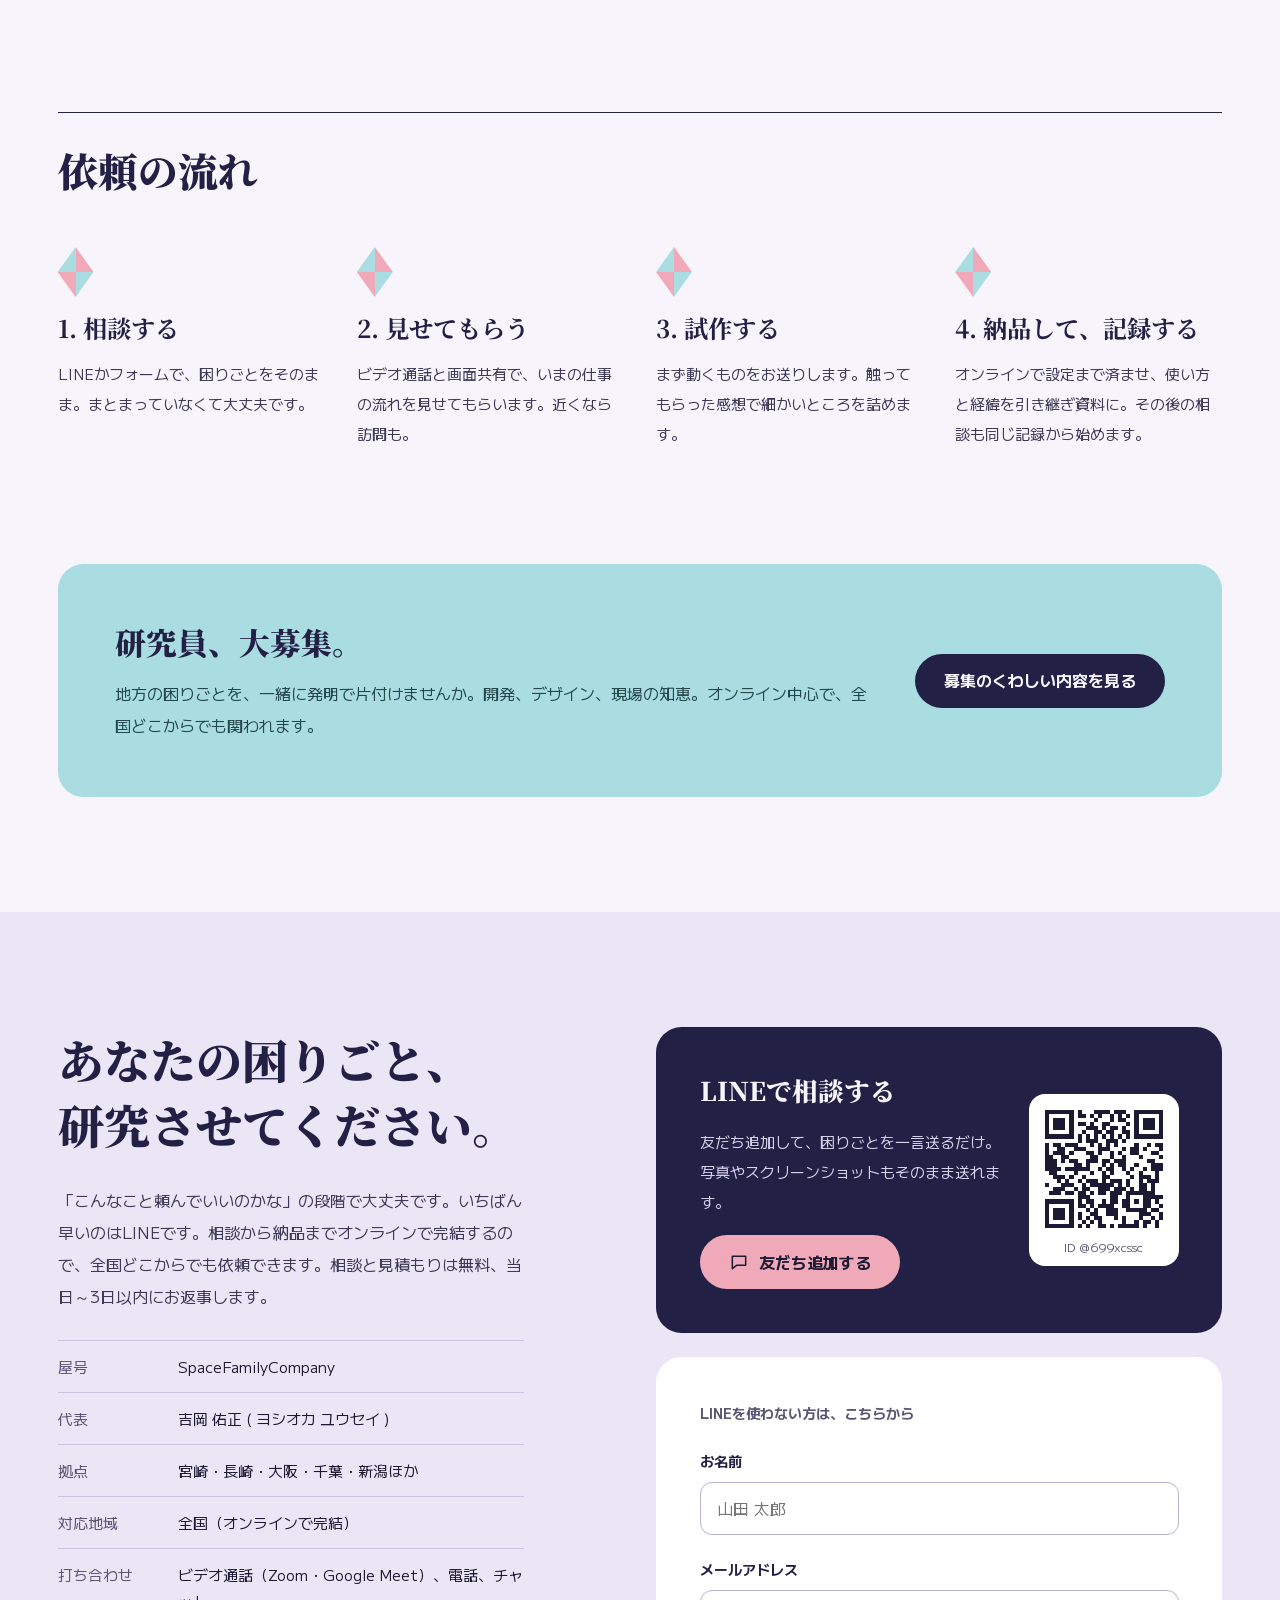
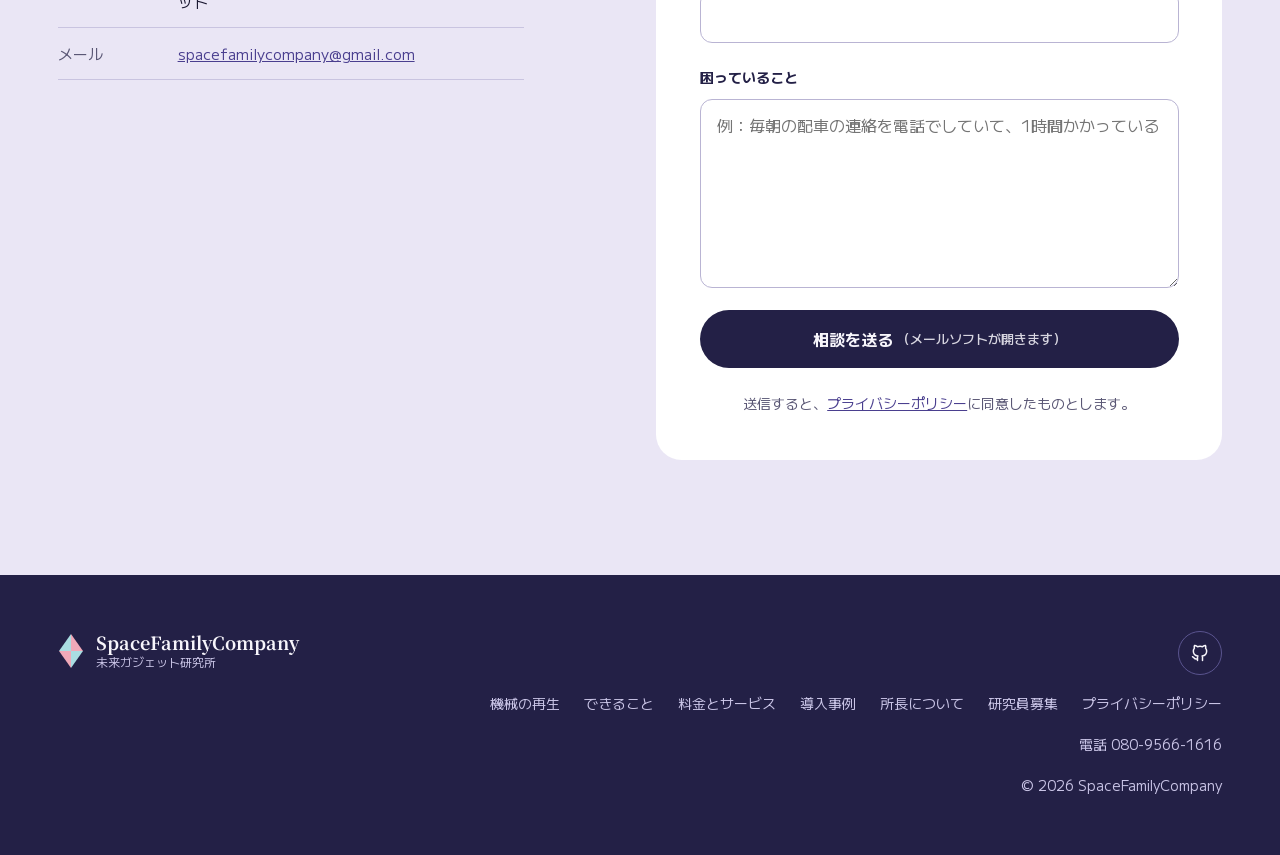
==== commit f39ebe47: "Add business card editor to the service menu Add the name card creation tool as a free item at the t" ====
--- a/index.html
+++ b/index.html
@@ -179,6 +179,7 @@
 <div class="menu-item"><h3>報告書と事務の仕組み化</h3><span class="price">10万円〜</span><p class="body">年次報告、会員名簿、会費、イベントの記録をひとつにまとめ、毎年の書類づくりを軽くします。</p></div>
 <div class="menu-item"><h3>オリジナルアプリ開発</h3><span class="price">30万円〜</span><p class="body">団体の活動に合わせた専用アプリ。送迎の連絡、見守り、受付、会員向けの案内など。</p></div>
 <div class="menu-item"><h3>AI導入と職員向け勉強会</h3><span class="price">3万円〜</span><p class="body">ChatGPTやClaudeの設定と、専門用語を使わない使い方講座。オンラインでも行います。</p></div>
+<div class="menu-item"><h3>名刺制作ツール</h3><span class="price">無料</span><p class="body">91×55mmの名刺をiPhoneやPCで編集できるエディタ。<a href="businesscard/">試してみる</a></p></div>
 <div class="menu-item"><h3>ホームページと広報</h3><span class="price">5万円〜</span><p class="body">団体の紹介ページと、活動を動画で発信する仕組み。更新できる形でお渡しします。</p></div>
 <div class="menu-item"><h3>パソコン・ネット環境</h3><span class="price">1万円〜</span><p class="body">パソコン、タブレット、Wi-Fi、会議の配信環境。まとめて引き受けます。</p></div>
 <div class="menu-item"><h3>LINE公式アカウントの作成</h3><span class="price">5万円〜</span><p class="body">開設から、メニュー画面、あいさつと自動返信、友だち追加のQRまで。AIの受付や予約・順番待ちまで動かす場合は、月5,000円〜の運用費がかかります。</p></div>
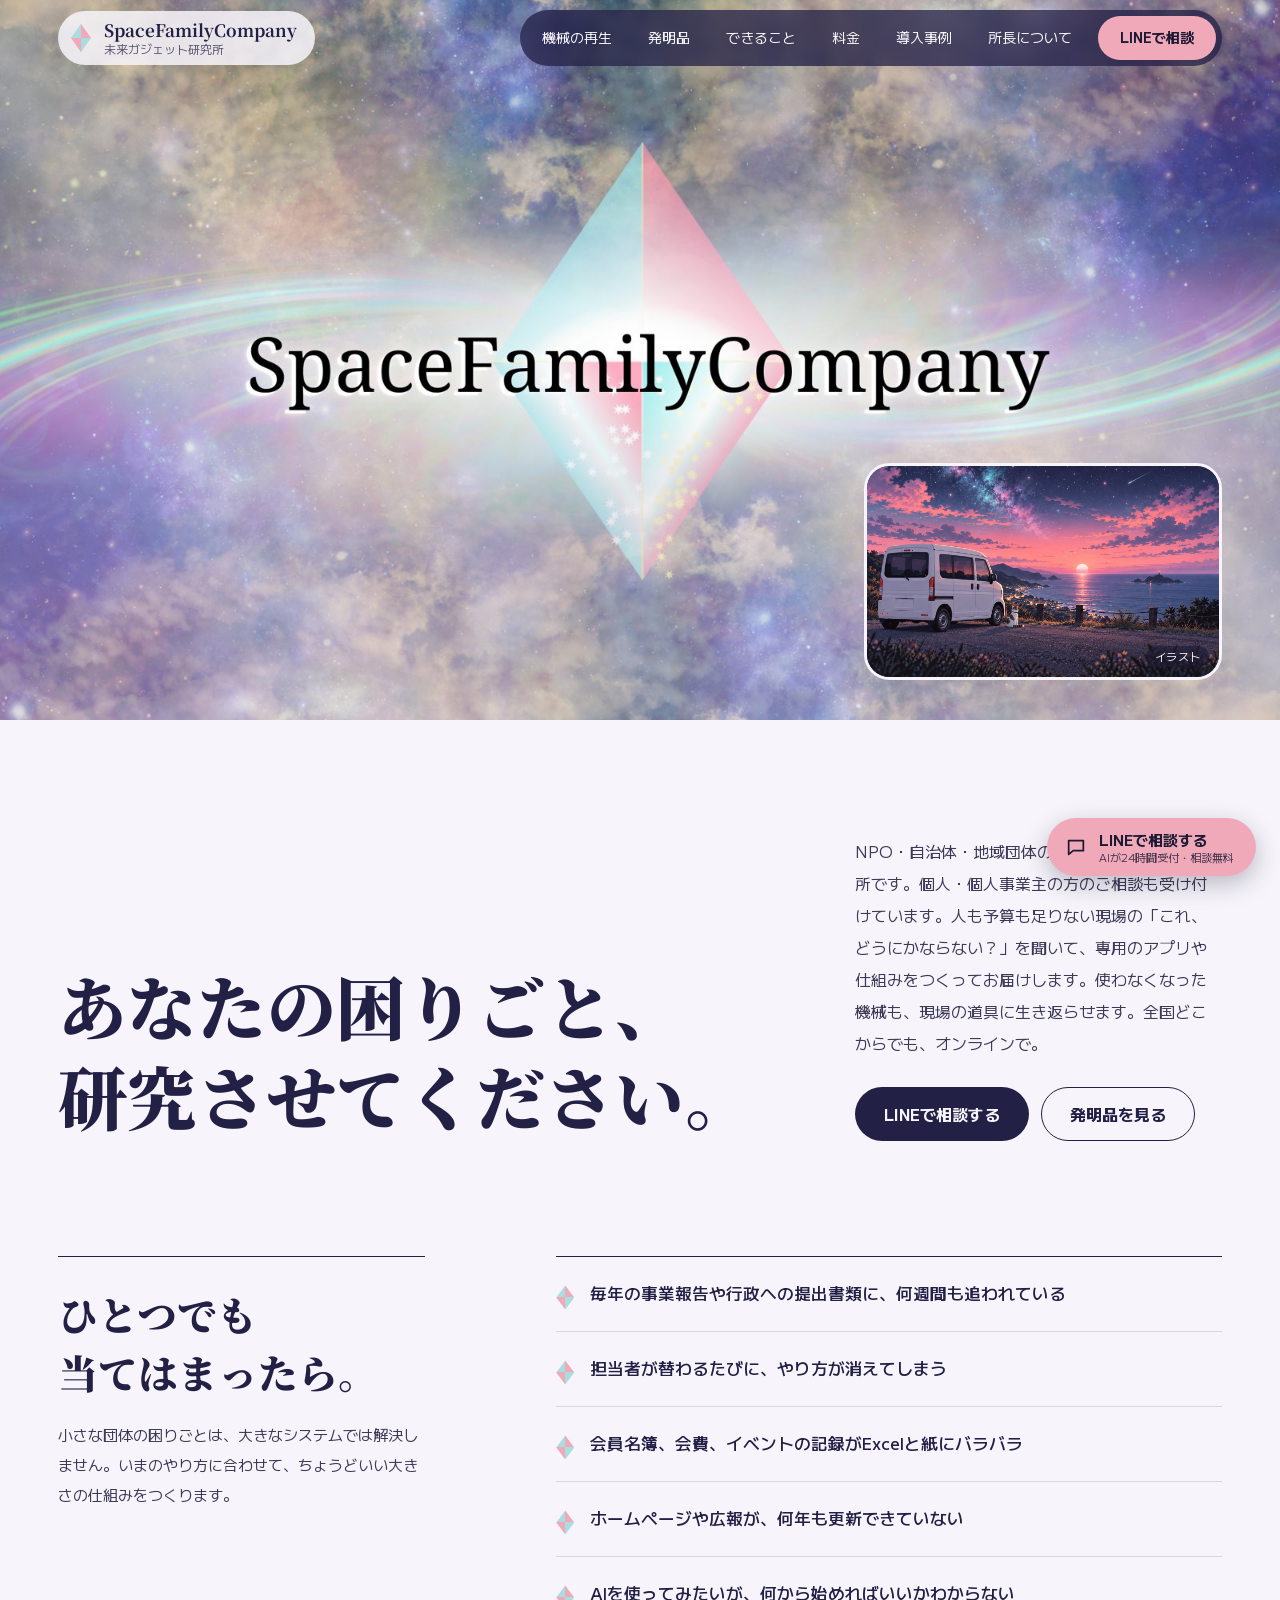
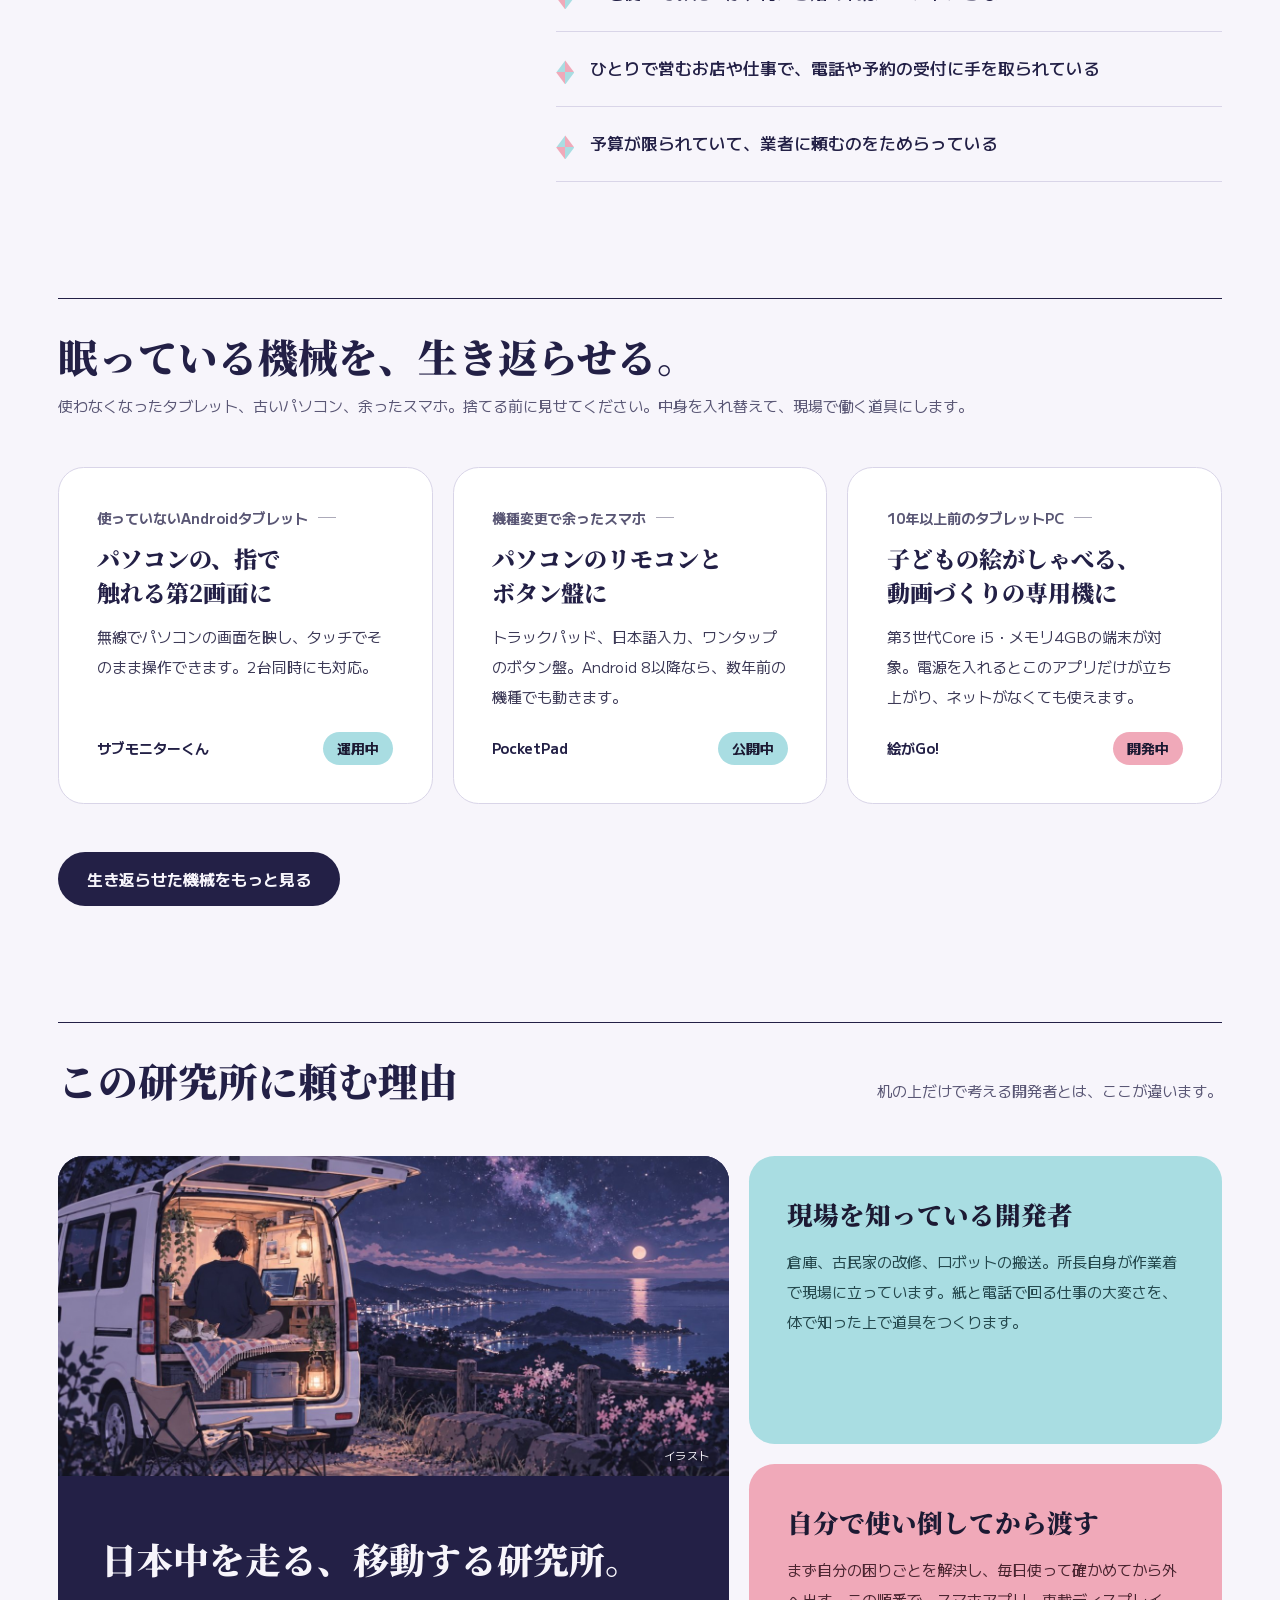
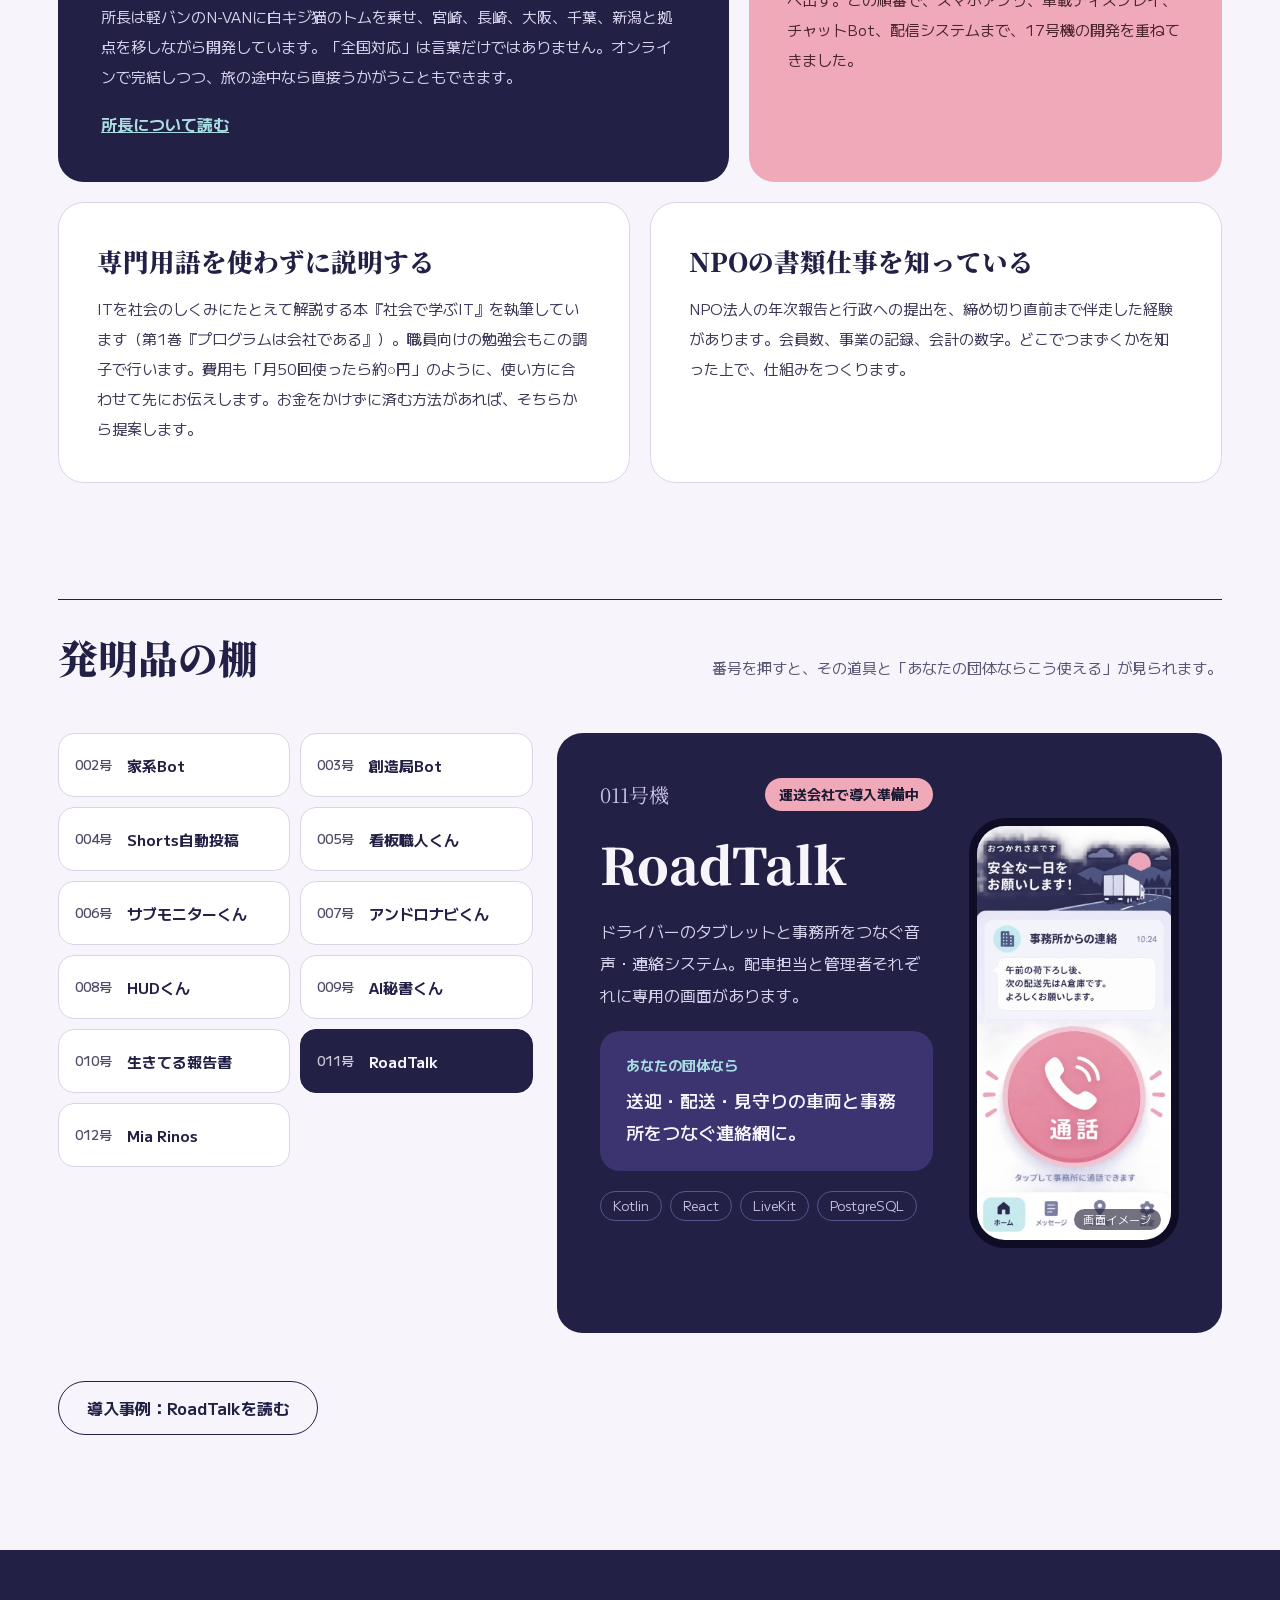
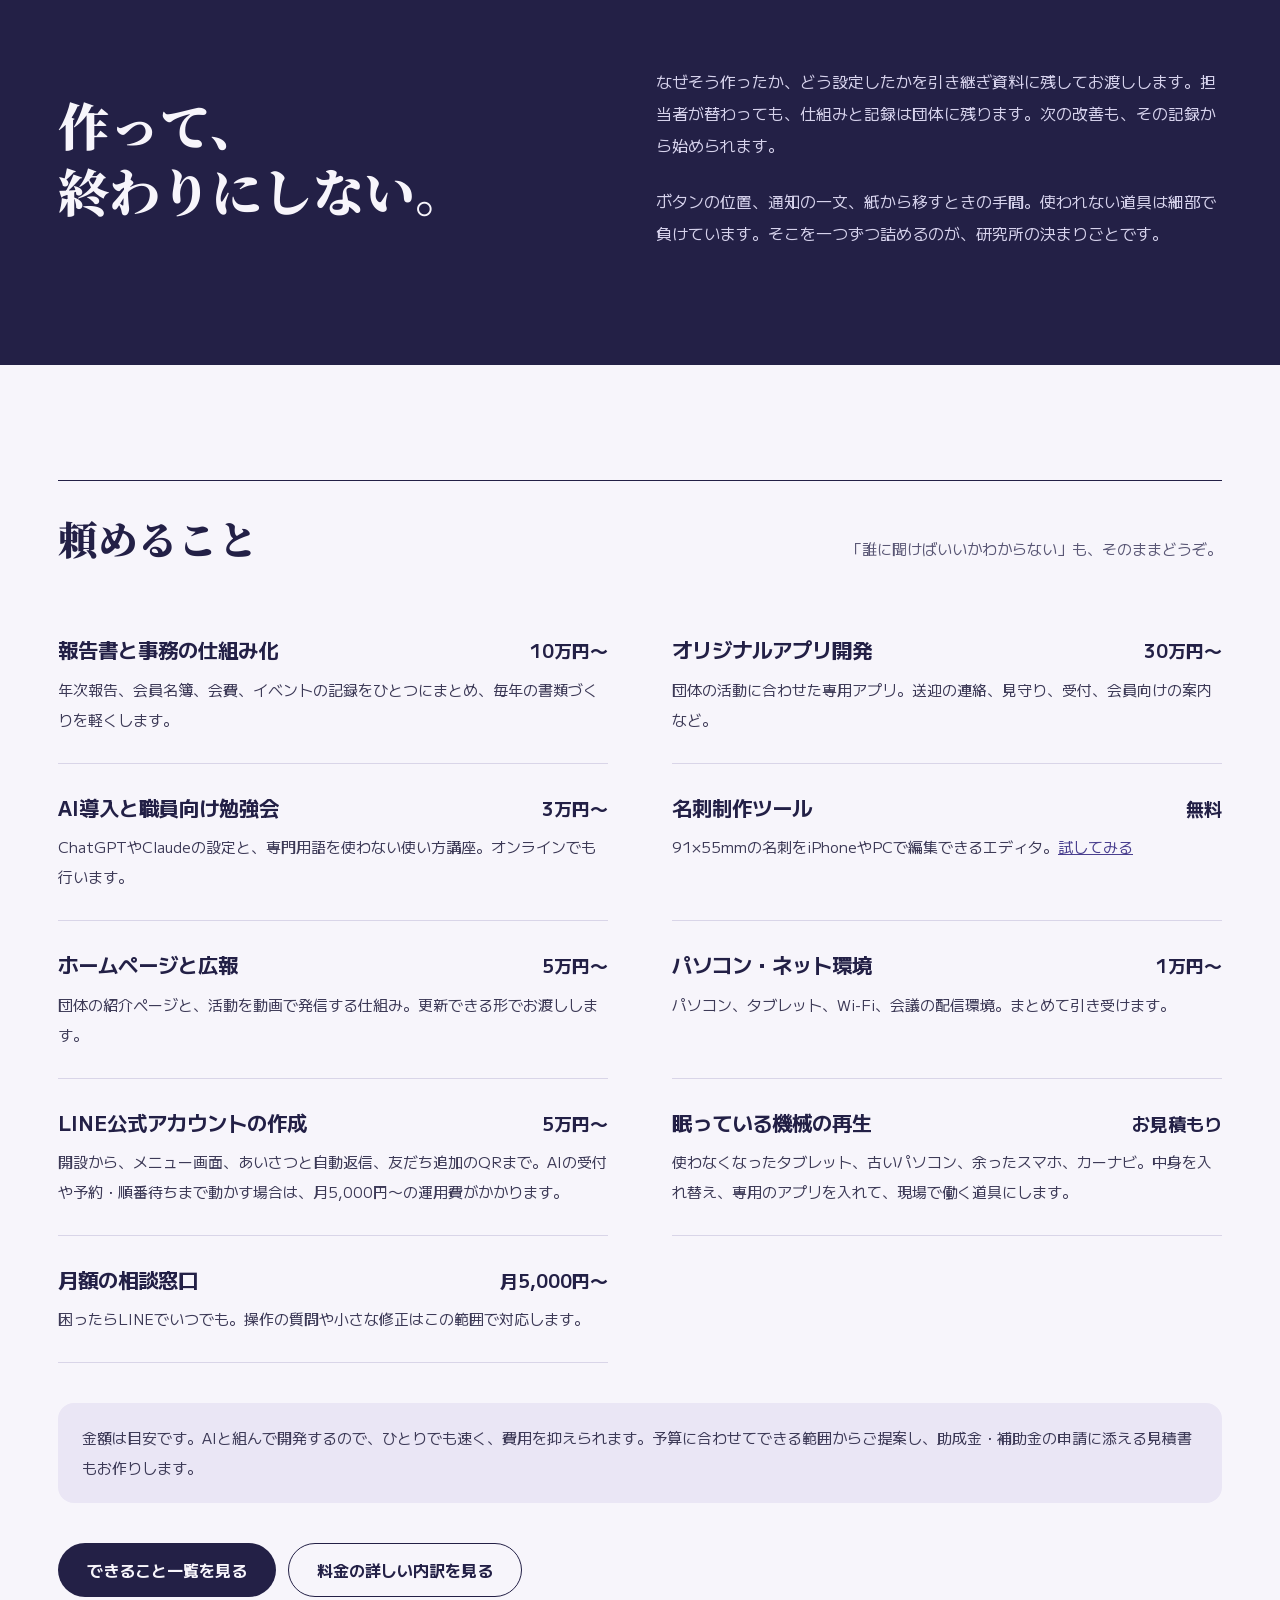
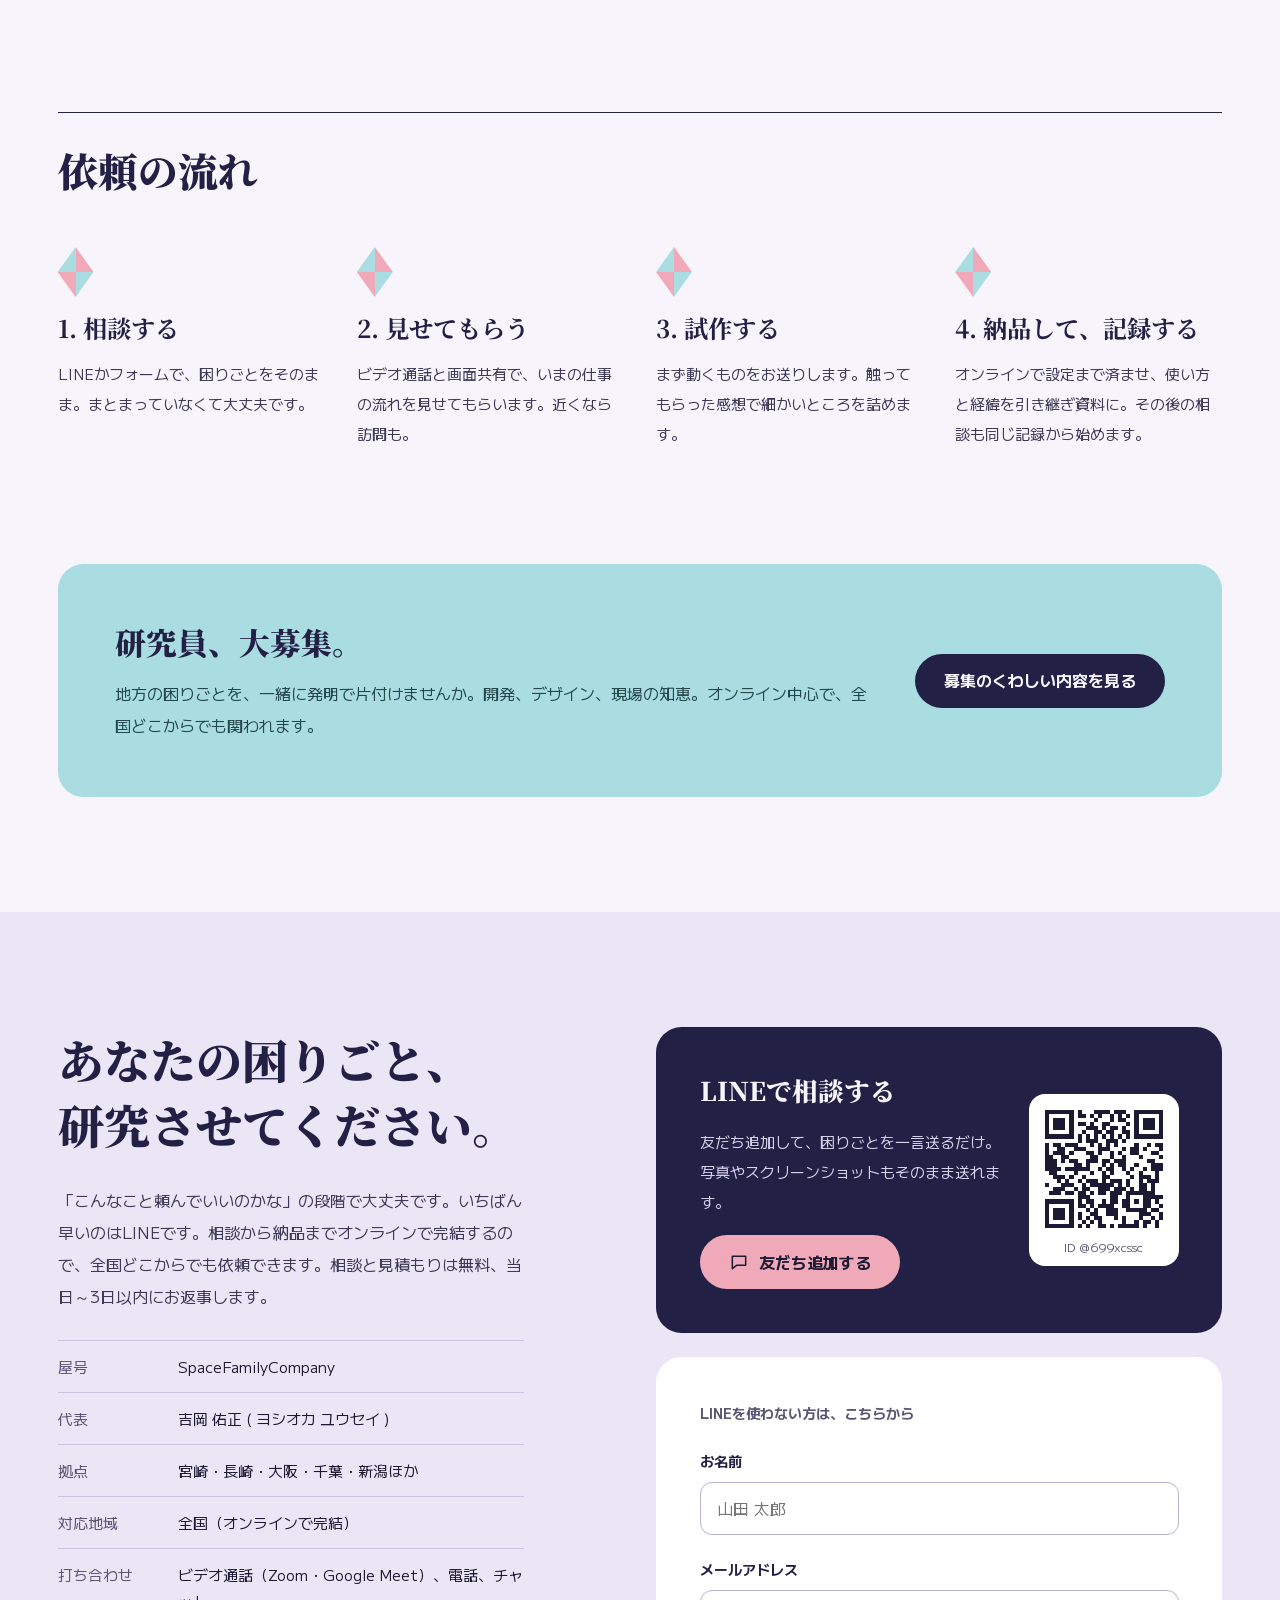
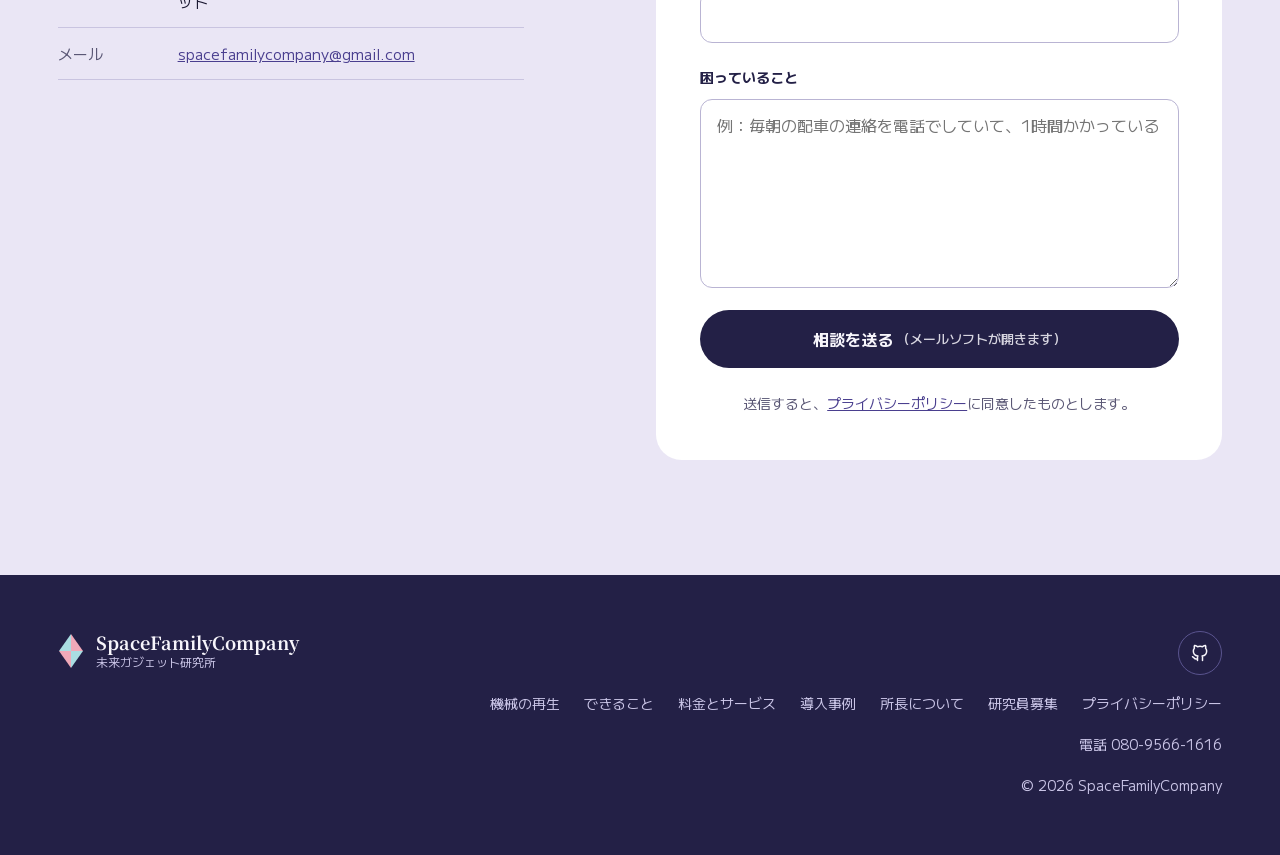
==== commit 0c9d9a0f: "Remove duplicate hero-copy text The catchphrase was appearing twice in the hero section — once in th" ====
--- a/index.html
+++ b/index.html
@@ -33,7 +33,6 @@
 </div></header>
 <div class="hero-art">
 <img src="assets/logo.jpg" width="1600" height="900" alt="SpaceFamilyCompany のロゴ。星雲を背景に、水色と桃色の菱形が輝いている">
-<p class="hero-copy">あなたの困りごと、<br>研究させてください。</p>
 <div class="photo hero-photo has-img"><img src="assets/img/hero-nvan.jpg" width="1400" height="933" alt="夕焼けの海辺に停まった白い軽バンと、そばに座る白キジ猫のトムのイラスト" loading="lazy"><span class="tag-note">イラスト</span></div>
 </div>
 </section>
